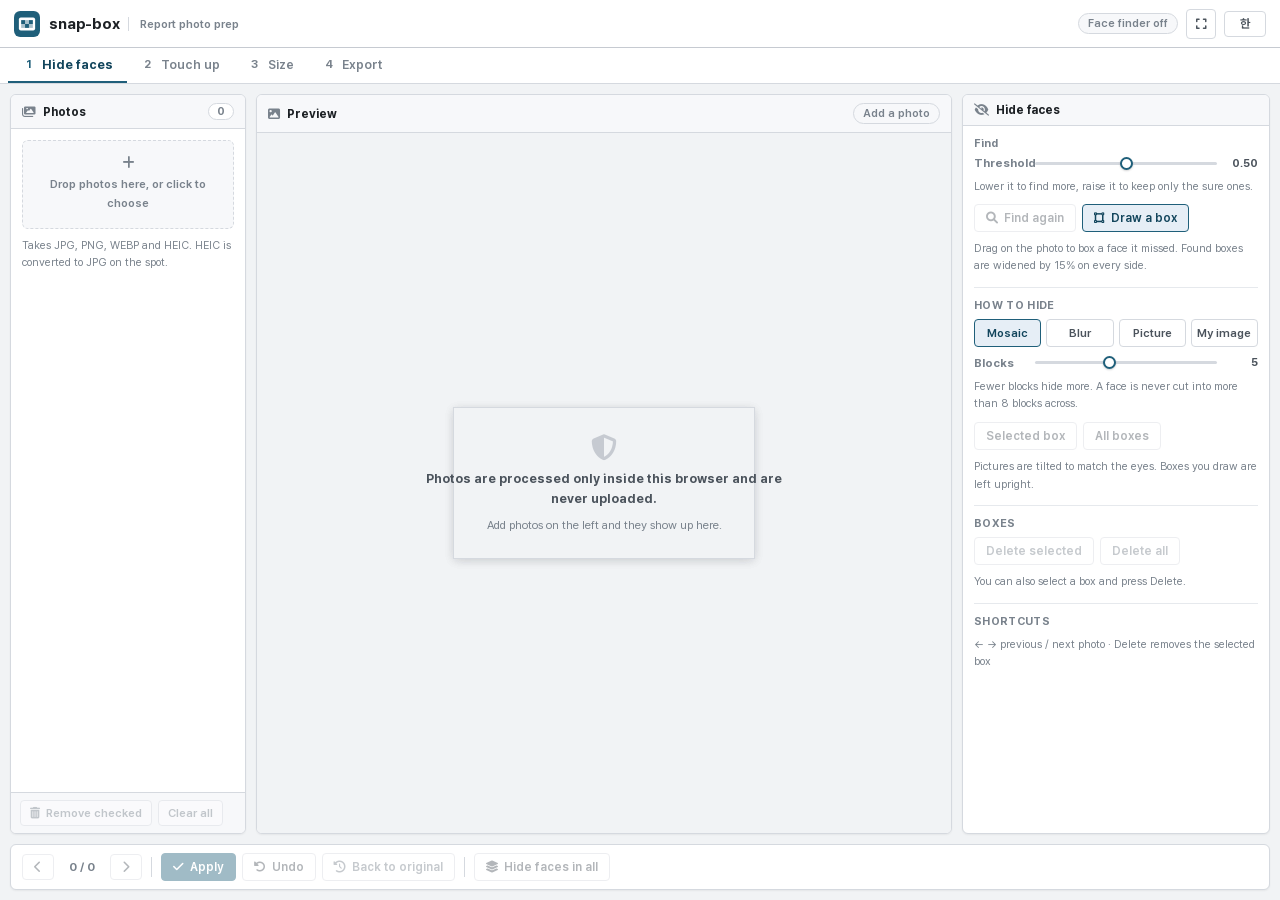
==== index.html @ 25cd044b "업무 도구 킷 분리 — 같은 집안, 다른 킷 sense-lab 은 학생이 쓰는 교육 도구, snap-box·clip-box 는 교사·담당자가 업무로 쓰는 사무 도구다. 한 회사 제" ====
<!DOCTYPE html>
<html lang="ko">
<head>
<meta charset="utf-8">
<meta name="viewport" content="width=device-width,initial-scale=1">
<title>snap-box — 사진 정리</title>
<meta name="description" content="보고서에 넣을 사진의 얼굴 가림·편집·용량 정리를 이 브라우저 안에서 끝냅니다.">
<link rel="icon" type="image/svg+xml" href="assets/img/snap-box-mark.svg">
<link rel="icon" type="image/png" sizes="64x64" href="assets/img/icon-64.png">
<link rel="apple-touch-icon" href="assets/img/icon-180.png">
<meta name="theme-color" content="#F1F3F5">
<link rel="stylesheet" href="assets/fonts/pretendard.css">
<link rel="stylesheet" href="css/all.min.css">
<link rel="stylesheet" href="css/maker-tool.css">
<link rel="stylesheet" href="css/app.css">
</head>
<body>

<header data-tab="index.html"></header>

<nav class="tabbar" id="toolTabs">
  <button class="tab on" data-step="face"><span class="n">1</span>얼굴 가리기</button>
  <button class="tab" data-step="edit"><span class="n">2</span>다듬기</button>
  <button class="tab" data-step="conv"><span class="n">3</span>크기·용량</button>
  <button class="tab" data-step="out"><span class="n">4</span>내보내기</button>
</nav>

<div class="mk-main">

  <!-- ── 왼쪽: 사진 목록 ────────────────────────────── -->
  <section class="pan pan-side" id="panQueue">
    <div class="ph"><i class="fa-solid fa-images"></i>사진 목록<span class="ph-count num" id="queueCount">0</span></div>
    <div class="pb">
      <div class="dropzone" id="dropZone">
        <i class="fa-solid fa-plus"></i><br>사진을 여기에 놓거나 눌러서 고릅니다
        <input type="file" id="fileInput" multiple
               accept="image/jpeg,image/png,image/webp,image/heic,image/heif,.jpg,.jpeg,.png,.webp,.heic,.heif">
      </div>
      <div class="hint" id="queueHint">JPG · PNG · WEBP · HEIC를 받습니다. HEIC는 넣는 즉시 JPG로 바꿉니다.</div>
      <div id="queueList"></div>
    </div>
    <div class="pf">
      <button class="db danger" id="btnRemoveSel"><i class="fa-solid fa-trash-can"></i>고른 것 빼기</button>
      <button class="db danger" id="btnClearQueue">모두 비우기</button>
    </div>
  </section>

  <!-- ── 가운데: 미리보기 ───────────────────────────── -->
  <section class="pan pan-wide" id="panStage">
    <div class="ph">
      <i class="fa-solid fa-image"></i><span id="stageName">미리보기</span>
      <span class="ph-meta num" id="stageDims"></span>
      <span class="ph-sp"></span>
      <span class="badge" id="detectState">사진을 넣어 주세요</span>
    </div>
    <div class="pb pb-stage" id="stageWrap">
      <canvas id="c"></canvas>
      <div id="stageEmpty">
        <i class="fa-solid fa-shield-halved"></i>
        <p>사진은 이 브라우저 안에서만 처리되며 어디에도 전송되지 않습니다.</p>
        <span>왼쪽에 사진을 넣으면 여기에 나옵니다.</span>
      </div>
    </div>
  </section>

  <!-- ── 오른쪽: 도구 ──────────────────────────────── -->
  <section class="pan pan-out" id="panTool">
    <div class="ph"><i class="fa-solid fa-eye-slash" id="toolIcon"></i><span id="toolTitle">얼굴 가리기</span></div>
    <div class="pb">

      <!-- 1. 얼굴 가리기 -->
      <div class="tool" id="tool-face">
        <div class="pb-label">찾기</div>
        <div class="rangerow">
          <label for="confSlider">기준값</label>
          <input type="range" id="confSlider" min="10" max="90" step="5" value="50">
          <output class="num" id="confOut">0.50</output>
        </div>
        <div class="hint">기준값을 내리면 더 많이 찾고, 올리면 확실한 것만 찾습니다.</div>
        <div class="row" style="margin-top:8px">
          <button class="db" id="btnRedetect"><i class="fa-solid fa-magnifying-glass"></i>다시 찾기</button>
          <button class="db on" id="btnDrawBox"><i class="fa-solid fa-vector-square"></i>칸 그리기</button>
        </div>
        <div class="hint">못 찾은 얼굴은 사진 위를 끌어서 칸을 직접 그립니다. 찾은 칸은 상하좌우로 15% 넓혀 둡니다.</div>

        <div class="sec2">
          <div class="st">가리는 방법</div>
          <div class="pickrow" id="maskType">
            <button class="db on" data-v="pixelate">모자이크</button>
            <button class="db" data-v="blur">흐리게</button>
            <button class="db" data-v="icon">그림</button>
            <button class="db" data-v="image">내 이미지</button>
          </div>

          <div class="opt" data-for="pixelate">
            <div class="rangerow">
              <label for="pixelCols">칸 수</label>
              <input type="range" id="pixelCols" min="3" max="8" step="1" value="5">
              <output class="num" id="pixelColsOut">5</output>
            </div>
            <div class="hint">칸 수가 적을수록 더 많이 가립니다. 얼굴 너비를 8칸보다 잘게 쪼개지는 않습니다.</div>
          </div>
          <div class="opt" data-for="blur" hidden>
            <div class="rangerow">
              <label for="blurStrength">정도</label>
              <input type="range" id="blurStrength" min="10" max="100" step="5" value="60">
              <output class="num" id="blurStrengthOut">60</output>
            </div>
          </div>
          <div class="opt" data-for="icon" hidden>
            <div id="iconPicker" class="iconpick"></div>
          </div>
          <div class="opt" data-for="image" hidden>
            <label class="db filebtn" for="customMaskFile"><i class="fa-solid fa-image"></i>PNG 고르기</label>
            <input type="file" id="customMaskFile" accept="image/png,image/jpeg,image/webp">
            <div id="customMaskPrev" class="custprev">아직 고른 이미지가 없습니다</div>
          </div>

          <div class="row" style="margin-top:9px">
            <button class="db" id="btnApplyToSelected">고른 칸에만</button>
            <button class="db" id="btnApplyToAll">모든 칸에</button>
          </div>
          <div class="hint">그림·내 이미지는 두 눈 위치로 기울기를 맞춥니다. 직접 그린 칸은 맞추지 않습니다.</div>
        </div>

        <div class="sec2">
          <div class="st">칸 정리</div>
          <div class="row">
            <button class="db danger" id="btnDelBox">고른 칸 지우기</button>
            <button class="db danger" id="btnClearBoxes">칸 모두 지우기</button>
          </div>
          <div class="hint">칸을 고른 뒤 Delete 키로도 지웁니다.</div>
        </div>

        <div class="sec2">
          <div class="st">단축키</div>
          <div class="hint">← → 이전·다음 사진 · Delete 고른 칸 지우기</div>
        </div>
      </div>

      <!-- 2. 다듬기 -->
      <div class="tool" id="tool-edit" hidden>
        <div class="pb-label">돌리기·자르기</div>
        <div class="row">
          <button class="db" id="btnRotate"><i class="fa-solid fa-rotate-right"></i>90° 돌리기</button>
          <button class="db" id="btnFlip"><i class="fa-solid fa-left-right"></i>좌우 뒤집기</button>
        </div>
        <div class="row" style="margin-top:6px">
          <button class="db" id="btnCropStart"><i class="fa-solid fa-crop-simple"></i>자르기</button>
          <button class="db go" id="btnCropApply" hidden><i class="fa-solid fa-check"></i>이대로 자르기</button>
          <button class="db danger" id="btnCropCancel" hidden>그만두기</button>
        </div>

        <div class="sec2">
          <div class="st">밝기·색</div>
          <div class="rangerow"><label for="adjBright">밝기</label>
            <input type="range" id="adjBright" min="50" max="150" step="1" value="100"><output class="num" id="adjBrightOut">100</output></div>
          <div class="rangerow"><label for="adjContrast">대비</label>
            <input type="range" id="adjContrast" min="50" max="150" step="1" value="100"><output class="num" id="adjContrastOut">100</output></div>
          <div class="rangerow"><label for="adjSat">채도</label>
            <input type="range" id="adjSat" min="0" max="200" step="1" value="100"><output class="num" id="adjSatOut">100</output></div>
          <button class="db danger" id="btnAdjReset" style="margin-top:6px">되돌리기</button>
        </div>

        <div class="sec2">
          <div class="st">표시 넣기</div>
          <div class="row">
            <button class="db" id="btnAddText"><i class="fa-solid fa-font"></i>글자</button>
            <button class="db" id="btnAddRect"><i class="fa-solid fa-vector-square"></i>네모</button>
            <button class="db" id="btnAddArrow"><i class="fa-solid fa-arrow-right-long"></i>화살표</button>
          </div>
          <div class="row minirow" style="margin-top:7px">
            <label class="mini">색<input type="color" id="annotColor" value="#B4451C"></label>
            <label class="mini">굵기<input class="inp" type="number" id="annotWidth" min="1" max="30" value="4"></label>
            <label class="mini">글자 크기<input class="inp" type="number" id="annotSize" min="10" max="200" value="36"></label>
          </div>
          <label class="db filebtn" for="logoFile" data-needs-photo style="margin-top:7px"><i class="fa-solid fa-image"></i>학교 로고 넣기</label>
          <input type="file" id="logoFile" accept="image/png,image/svg+xml,image/jpeg">
        </div>

        <div class="sec2">
          <div class="st">사진 아래 표기</div>
          <div class="fieldrow"><label for="stampProject">사업명</label><input class="inp" type="text" id="stampProject" placeholder="예) 늘봄 로봇교실"></div>
          <div class="fieldrow"><label for="stampSchool">학교명</label><input class="inp" type="text" id="stampSchool" placeholder="예) 서울초등학교"></div>
          <div class="fieldrow"><label for="stampDate">날짜</label><input class="inp" type="date" id="stampDate"></div>
          <div class="row" style="margin-top:7px">
            <button class="db" id="btnAddStamp"><i class="fa-solid fa-stamp"></i>이 사진에</button>
            <button class="db" id="btnStampAll"><i class="fa-solid fa-layer-group"></i>전체에</button>
          </div>
          <div class="hint">오른쪽 아래에 한 줄로 들어갑니다. 적은 값은 이 브라우저에 기억해 둡니다.</div>
          <div class="namepv mono" id="stampPreview"></div>
        </div>
      </div>

      <!-- 3. 크기·용량 -->
      <div class="tool" id="tool-conv" hidden>
        <div class="pb-label">크기</div>
        <div class="fieldrow"><label for="resizeLong">긴 변</label>
          <input class="inp" type="number" id="resizeLong" min="0" max="8000" step="100" value="1600"><span class="unit">px</span></div>
        <div class="fieldrow"><label for="targetKB">목표 용량</label>
          <input class="inp" type="number" id="targetKB" min="0" max="20000" step="50" value="0"><span class="unit">KB</span></div>
        <div class="hint">목표 용량이 0이면 아래 품질을 그대로 씁니다. 값을 적으면 그 아래로 내려갈 때까지 품질을 낮춥니다. JPG에만 해당합니다.</div>

        <div class="sec2">
          <div class="st">저장 형식</div>
          <div class="pickrow" id="outFormat">
            <button class="db on" data-v="image/jpeg">JPG</button>
            <button class="db" data-v="image/png">PNG</button>
          </div>
          <div class="rangerow"><label for="outQuality">품질</label>
            <input type="range" id="outQuality" min="40" max="100" step="1" value="88"><output class="num" id="outQualityOut">88</output></div>
        </div>

        <div class="sec2">
          <div class="st">파일 이름</div>
          <input class="inp" type="text" id="nameTemplate" value="{학교명}_{날짜}_{번호}">
          <div class="hint">쓸 수 있는 자리는 아래와 같습니다. {번호}는 두 자리입니다.</div>
          <div class="namepv mono">{학교명} {사업명} {날짜} {번호} {원래이름}</div>
          <div class="pb-label" style="margin-top:8px">이렇게 저장됩니다</div>
          <div class="namepv mono" id="namePreview"></div>
        </div>

        <div class="sec2">
          <div class="row">
            <button class="db" id="btnConvertCurrent">이 사진에</button>
            <button class="db go" id="btnConvertAll"><i class="fa-solid fa-layer-group"></i>전체에</button>
          </div>
          <div class="hint">적용하면 원본 크기가 실제로 줄어듭니다. 되돌리기로 한 단계 복구할 수 있습니다.</div>
        </div>
      </div>

      <!-- 4. 내보내기 -->
      <div class="tool" id="tool-out" hidden>
        <div class="pb-label">지금 설정</div>
        <div class="summary" id="outSummary"></div>

        <div class="pb-label" style="margin-top:11px">사진으로</div>
        <div class="row">
          <button class="db" id="btnDownloadCurrent"><i class="fa-solid fa-download"></i>이 사진</button>
          <button class="db go" id="btnDownloadZip"><i class="fa-solid fa-file-zipper"></i>전체 ZIP</button>
        </div>
        <div class="hint">내보낼 때 항상 다시 저장하므로 촬영 정보(EXIF·GPS)는 남지 않습니다.</div>

        <div class="sec2">
          <div class="st">붙임 사진 대지 (PDF)</div>
          <div class="pickrow" id="sheetLayout">
            <button class="db on" data-v="2x2">한 쪽에 4장</button>
            <button class="db" data-v="2x3">한 쪽에 6장</button>
          </div>
          <button class="db" id="btnContactSheet" style="width:100%;justify-content:center"><i class="fa-solid fa-table-cells"></i>대지 만들기</button>
          <div class="hint">A4 세로, 사진 아래에 파일 이름, 맨 위에 사업명·학교명·날짜가 들어갑니다.</div>
        </div>

        <div class="sec2">
          <div class="st">한 쪽에 한 장 (PDF)</div>
          <button class="db" id="btnPhotoPdf" style="width:100%;justify-content:center"><i class="fa-solid fa-file-pdf"></i>PDF 만들기</button>
        </div>

        <div class="sec2">
          <div class="st">전·후 붙이기</div>
          <div class="hint">왼쪽 목록에서 두 장을 고른 뒤 누르면 좌우로 나란히 붙입니다.</div>
          <button class="db" id="btnMerge" style="width:100%;justify-content:center;margin-top:7px"><i class="fa-solid fa-object-group"></i>고른 두 장 붙이기</button>
        </div>
      </div>

    </div>
  </section>
</div>

<div class="mk-bar">
  <button class="db" id="btnPrev" title="이전 사진"><i class="fa-solid fa-chevron-left"></i></button>
  <span class="num" id="posLabel">0 / 0</span>
  <button class="db" id="btnNext" title="다음 사진"><i class="fa-solid fa-chevron-right"></i></button>
  <span class="bar-div"></span>
  <button class="db go" id="btnApply"><i class="fa-solid fa-check"></i>적용</button>
  <button class="db" id="btnUndo"><i class="fa-solid fa-rotate-left"></i>되돌리기</button>
  <button class="db danger" id="btnRevert"><i class="fa-solid fa-clock-rotate-left"></i>원본으로</button>
  <span class="bar-div"></span>
  <button class="db" id="btnBatchAll"><i class="fa-solid fa-layer-group"></i>전체 한꺼번에 가리기</button>
  <span class="bar-sp"></span>
  <div class="prg" id="progressWrap" hidden>
    <div class="lb"><span id="progressText"></span><span class="num" id="progressPct"></span></div>
    <div class="track"><div class="fill" id="progressFill"></div></div>
  </div>
</div>

<div id="toast"></div>
<div id="busy" hidden><div class="busy-box"><span class="busy-mark"></span><span id="busyText">처리하는 중입니다</span></div></div>

<script src="js/nav.js"></script>
<script src="js/i18n.js"></script>
<script src="vendor/fabric/fabric.min.js"></script>
<script src="vendor/jszip/jszip.min.js"></script>
<script src="vendor/jspdf/jspdf.umd.min.js"></script>
<script src="vendor/heic2any/heic2any.min.js"></script>
<script src="js/convert.js"></script>
<script src="js/face.js"></script>
<script src="js/editor.js"></script>
<script src="js/export.js"></script>
<script src="js/app.js"></script>
</body>
</html>
---- assets/fonts/pretendard.css ----
/*
Copyright (c) 2021 Kil Hyung-jin, with Reserved Font Name Pretendard.
https://github.com/orioncactus/pretendard

This Font Software is licensed under the SIL Open Font License, Version 1.1.
This license is copied below, and is also available with a FAQ at:
http://scripts.sil.org/OFL
*/
/* [0] */
@font-face {
	font-family: 'Pretendard Variable';
	font-style: normal;
	font-display: swap;
	font-weight: 45 920;
	src: url(./woff2-dynamic-subset/PretendardVariable.subset.0.woff2) format('woff2-variations');
	unicode-range: U+f9ca-fa0b, U+ff03-ff05, U+ff07, U+ff0a-ff0b, U+ff0d-ff19, U+ff1b, U+ff1d, U+ff20-ff5b, U+ff5d, U+ffe0-ffe3, U+ffe5-ffe6;
}

/* [1] */
@font-face {
	font-family: 'Pretendard Variable';
	font-style: normal;
	font-display: swap;
	font-weight: 45 920;
	src: url(./woff2-dynamic-subset/PretendardVariable.subset.1.woff2) format('woff2-variations');
	unicode-range: U+d723-d728, U+d72a-d733, U+d735-d748, U+d74a-d74f, U+d752-d753, U+d755-d757, U+d75a-d75f, U+d762-d764, U+d766-d768, U+d76a-d76b, U+d76d-d76f, U+d771-d787, U+d789-d78b, U+d78d-d78f, U+d791-d797, U+d79a, U+d79c, U+d79e-d7a3, U+f900-f909, U+f90b-f92e;
}

/* [2] */
@font-face {
	font-family: 'Pretendard Variable';
	font-style: normal;
	font-display: swap;
	font-weight: 45 920;
	src: url(./woff2-dynamic-subset/PretendardVariable.subset.2.woff2) format('woff2-variations');
	unicode-range: U+d679-d68b, U+d68e-d69e, U+d6a0, U+d6a2-d6a7, U+d6a9-d6c3, U+d6c6-d6c7, U+d6c9-d6cb, U+d6cd-d6d3, U+d6d5-d6d6, U+d6d8-d6e3, U+d6e5-d6e7, U+d6e9-d6fb, U+d6fd-d717, U+d719-d71f, U+d721-d722;
}

/* [3] */
@font-face {
	font-family: 'Pretendard Variable';
	font-style: normal;
	font-display: swap;
	font-weight: 45 920;
	src: url(./woff2-dynamic-subset/PretendardVariable.subset.3.woff2) format('woff2-variations');
	unicode-range: U+d5bc-d5c7, U+d5ca-d5cb, U+d5cd-d5cf, U+d5d1-d5d7, U+d5d9-d5da, U+d5dc, U+d5de-d5e3, U+d5e6-d5e7, U+d5e9-d5eb, U+d5ed-d5f6, U+d5f8, U+d5fa-d5ff, U+d602-d603, U+d605-d607, U+d609-d60f, U+d612-d613, U+d616-d61b, U+d61d-d637, U+d63a-d63b, U+d63d-d63f, U+d641-d647, U+d64a-d64c, U+d64e-d653, U+d656-d657, U+d659-d65b, U+d65d-d666, U+d668, U+d66a-d678;
}

/* [4] */
@font-face {
	font-family: 'Pretendard Variable';
	font-style: normal;
	font-display: swap;
	font-weight: 45 920;
	src: url(./woff2-dynamic-subset/PretendardVariable.subset.4.woff2) format('woff2-variations');
	unicode-range: U+d507, U+d509-d50b, U+d50d-d513, U+d515-d53b, U+d53e-d53f, U+d541-d543, U+d545-d54c, U+d54e, U+d550, U+d552-d557, U+d55a-d55b, U+d55d-d55f, U+d561-d564, U+d566-d567, U+d56a, U+d56c, U+d56e-d573, U+d576-d577, U+d579-d583, U+d585-d586, U+d58a-d5a4, U+d5a6-d5bb;
}

/* [5] */
@font-face {
	font-family: 'Pretendard Variable';
	font-style: normal;
	font-display: swap;
	font-weight: 45 920;
	src: url(./woff2-dynamic-subset/PretendardVariable.subset.5.woff2) format('woff2-variations');
	unicode-range: U+d464-d477, U+d47a-d47b, U+d47d-d47f, U+d481-d487, U+d489-d48a, U+d48c, U+d48e-d4e7, U+d4e9-d503, U+d505-d506;
}

/* [6] */
@font-face {
	font-family: 'Pretendard Variable';
	font-style: normal;
	font-display: swap;
	font-weight: 45 920;
	src: url(./woff2-dynamic-subset/PretendardVariable.subset.6.woff2) format('woff2-variations');
	unicode-range: U+d3bf-d3c7, U+d3ca-d3cf, U+d3d1-d3eb, U+d3ee-d3ef, U+d3f1-d3f3, U+d3f5-d3fb, U+d3fd-d400, U+d402-d45b, U+d45d-d463;
}

/* [7] */
@font-face {
	font-family: 'Pretendard Variable';
	font-style: normal;
	font-display: swap;
	font-weight: 45 920;
	src: url(./woff2-dynamic-subset/PretendardVariable.subset.7.woff2) format('woff2-variations');
	unicode-range: U+d2ff, U+d302-d304, U+d306-d30b, U+d30f, U+d311-d313, U+d315-d31b, U+d31e, U+d322-d324, U+d326-d327, U+d32a-d32b, U+d32d-d32f, U+d331-d337, U+d339-d33c, U+d33e-d37b, U+d37e-d37f, U+d381-d383, U+d385-d38b, U+d38e-d390, U+d392-d397, U+d39a-d39b, U+d39d-d39f, U+d3a1-d3a7, U+d3a9-d3aa, U+d3ac, U+d3ae-d3b3, U+d3b5-d3b7, U+d3b9-d3bb, U+d3bd-d3be;
}

/* [8] */
@font-face {
	font-family: 'Pretendard Variable';
	font-style: normal;
	font-display: swap;
	font-weight: 45 920;
	src: url(./woff2-dynamic-subset/PretendardVariable.subset.8.woff2) format('woff2-variations');
	unicode-range: U+d257-d27f, U+d281-d29b, U+d29d-d29f, U+d2a1-d2ab, U+d2ad-d2b7, U+d2ba-d2bb, U+d2bd-d2bf, U+d2c1-d2c7, U+d2c9-d2ef, U+d2f2-d2f3, U+d2f5-d2f7, U+d2f9-d2fe;
}

/* [9] */
@font-face {
	font-family: 'Pretendard Variable';
	font-style: normal;
	font-display: swap;
	font-weight: 45 920;
	src: url(./woff2-dynamic-subset/PretendardVariable.subset.9.woff2) format('woff2-variations');
	unicode-range: U+d1b4, U+d1b6-d1f3, U+d1f5-d22b, U+d22e-d22f, U+d231-d233, U+d235-d23b, U+d23d-d240, U+d242-d256;
}

/* [10] */
@font-face {
	font-family: 'Pretendard Variable';
	font-style: normal;
	font-display: swap;
	font-weight: 45 920;
	src: url(./woff2-dynamic-subset/PretendardVariable.subset.10.woff2) format('woff2-variations');
	unicode-range: U+d105-d12f, U+d132-d133, U+d135-d137, U+d139-d13f, U+d141-d142, U+d144, U+d146-d14b, U+d14e-d14f, U+d151-d153, U+d155-d15b, U+d15e-d187, U+d189-d19f, U+d1a2-d1a3, U+d1a5-d1a7, U+d1a9-d1af, U+d1b2-d1b3;
}

/* [11] */
@font-face {
	font-family: 'Pretendard Variable';
	font-style: normal;
	font-display: swap;
	font-weight: 45 920;
	src: url(./woff2-dynamic-subset/PretendardVariable.subset.11.woff2) format('woff2-variations');
	unicode-range: U+d04b-d04f, U+d051-d057, U+d059-d06b, U+d06d-d06f, U+d071-d073, U+d075-d07b, U+d07e-d0a3, U+d0a6-d0a7, U+d0a9-d0ab, U+d0ad-d0b3, U+d0b6, U+d0b8, U+d0ba-d0bf, U+d0c2-d0c3, U+d0c5-d0c7, U+d0c9-d0cf, U+d0d2, U+d0d6-d0db, U+d0de-d0df, U+d0e1-d0e3, U+d0e5-d0eb, U+d0ee-d0f0, U+d0f2-d104;
}

/* [12] */
@font-face {
	font-family: 'Pretendard Variable';
	font-style: normal;
	font-display: swap;
	font-weight: 45 920;
	src: url(./woff2-dynamic-subset/PretendardVariable.subset.12.woff2) format('woff2-variations');
	unicode-range: U+cfa2-cfc3, U+cfc5-cfdf, U+cfe2-cfe3, U+cfe5-cfe7, U+cfe9-cff4, U+cff6-cffb, U+cffd-cfff, U+d001-d003, U+d005-d017, U+d019-d033, U+d036-d037, U+d039-d03b, U+d03d-d04a;
}

/* [13] */
@font-face {
	font-family: 'Pretendard Variable';
	font-style: normal;
	font-display: swap;
	font-weight: 45 920;
	src: url(./woff2-dynamic-subset/PretendardVariable.subset.13.woff2) format('woff2-variations');
	unicode-range: U+cef0-cef3, U+cef6, U+cef9-ceff, U+cf01-cf03, U+cf05-cf07, U+cf09-cf0f, U+cf11-cf12, U+cf14-cf1b, U+cf1d-cf1f, U+cf21-cf2f, U+cf31-cf53, U+cf56-cf57, U+cf59-cf5b, U+cf5d-cf63, U+cf66, U+cf68, U+cf6a-cf6f, U+cf71-cf84, U+cf86-cf8b, U+cf8d-cfa1;
}

/* [14] */
@font-face {
	font-family: 'Pretendard Variable';
	font-style: normal;
	font-display: swap;
	font-weight: 45 920;
	src: url(./woff2-dynamic-subset/PretendardVariable.subset.14.woff2) format('woff2-variations');
	unicode-range: U+ce3c-ce57, U+ce5a-ce5b, U+ce5d-ce5f, U+ce61-ce67, U+ce6a, U+ce6c, U+ce6e-ce73, U+ce76-ce77, U+ce79-ce7b, U+ce7d-ce83, U+ce85-ce88, U+ce8a-ce8f, U+ce91-ce93, U+ce95-ce97, U+ce99-ce9f, U+cea2, U+cea4-ceab, U+cead-cee3, U+cee6-cee7, U+cee9-ceeb, U+ceed-ceef;
}

/* [15] */
@font-face {
	font-family: 'Pretendard Variable';
	font-style: normal;
	font-display: swap;
	font-weight: 45 920;
	src: url(./woff2-dynamic-subset/PretendardVariable.subset.15.woff2) format('woff2-variations');
	unicode-range: U+cd92-cd93, U+cd96-cd97, U+cd99-cd9b, U+cd9d-cda3, U+cda6-cda8, U+cdaa-cdaf, U+cdb1-cdc3, U+cdc5-cdcb, U+cdcd-cde7, U+cde9-ce03, U+ce05-ce1f, U+ce22-ce34, U+ce36-ce3b;
}

/* [16] */
@font-face {
	font-family: 'Pretendard Variable';
	font-style: normal;
	font-display: swap;
	font-weight: 45 920;
	src: url(./woff2-dynamic-subset/PretendardVariable.subset.16.woff2) format('woff2-variations');
	unicode-range: U+ccef-cd07, U+cd0a-cd0b, U+cd0d-cd1a, U+cd1c, U+cd1e-cd2b, U+cd2d-cd5b, U+cd5d-cd77, U+cd79-cd91;
}

/* [17] */
@font-face {
	font-family: 'Pretendard Variable';
	font-style: normal;
	font-display: swap;
	font-weight: 45 920;
	src: url(./woff2-dynamic-subset/PretendardVariable.subset.17.woff2) format('woff2-variations');
	unicode-range: U+cc3f-cc43, U+cc46-cc47, U+cc49-cc4b, U+cc4d-cc53, U+cc55-cc58, U+cc5a-cc5f, U+cc61-cc97, U+cc9a-cc9b, U+cc9d-cc9f, U+cca1-cca7, U+ccaa, U+ccac, U+ccae-ccb3, U+ccb6-ccb7, U+ccb9-ccbb, U+ccbd-cccf, U+ccd1-cce3, U+cce5-ccee;
}

/* [18] */
@font-face {
	font-family: 'Pretendard Variable';
	font-style: normal;
	font-display: swap;
	font-weight: 45 920;
	src: url(./woff2-dynamic-subset/PretendardVariable.subset.18.woff2) format('woff2-variations');
	unicode-range: U+cb91-cbd3, U+cbd5-cbe3, U+cbe5-cc0b, U+cc0e-cc0f, U+cc11-cc13, U+cc15-cc1b, U+cc1d-cc20, U+cc23-cc27, U+cc2a-cc2b, U+cc2d, U+cc2f, U+cc31-cc37, U+cc3a, U+cc3c;
}

/* [19] */
@font-face {
	font-family: 'Pretendard Variable';
	font-style: normal;
	font-display: swap;
	font-weight: 45 920;
	src: url(./woff2-dynamic-subset/PretendardVariable.subset.19.woff2) format('woff2-variations');
	unicode-range: U+caf4-cb47, U+cb4a-cb90;
}

/* [20] */
@font-face {
	font-family: 'Pretendard Variable';
	font-style: normal;
	font-display: swap;
	font-weight: 45 920;
	src: url(./woff2-dynamic-subset/PretendardVariable.subset.20.woff2) format('woff2-variations');
	unicode-range: U+ca4a-ca4b, U+ca4e-ca4f, U+ca51-ca53, U+ca55-ca5b, U+ca5d-ca60, U+ca62-ca83, U+ca85-cabb, U+cabe-cabf, U+cac1-cac3, U+cac5-cacb, U+cacd-cad0, U+cad2, U+cad4-cad8, U+cada-caf3;
}

/* [21] */
@font-face {
	font-family: 'Pretendard Variable';
	font-style: normal;
	font-display: swap;
	font-weight: 45 920;
	src: url(./woff2-dynamic-subset/PretendardVariable.subset.21.woff2) format('woff2-variations');
	unicode-range: U+c996-c997, U+c99a-c99c, U+c99e-c9bf, U+c9c2-c9c3, U+c9c5-c9c7, U+c9c9-c9cf, U+c9d2, U+c9d4, U+c9d7-c9d8, U+c9db, U+c9de-c9df, U+c9e1-c9e3, U+c9e5-c9e6, U+c9e8-c9eb, U+c9ee-c9f0, U+c9f2-c9f7, U+c9f9-ca0b, U+ca0d-ca28, U+ca2a-ca49;
}

/* [22] */
@font-face {
	font-family: 'Pretendard Variable';
	font-style: normal;
	font-display: swap;
	font-weight: 45 920;
	src: url(./woff2-dynamic-subset/PretendardVariable.subset.22.woff2) format('woff2-variations');
	unicode-range: U+c8e9-c8f4, U+c8f6-c8fb, U+c8fe-c8ff, U+c901-c903, U+c905-c90b, U+c90e-c910, U+c912-c917, U+c919-c92b, U+c92d-c94f, U+c951-c953, U+c955-c96b, U+c96d-c973, U+c975-c987, U+c98a-c98b, U+c98d-c98f, U+c991-c995;
}

/* [23] */
@font-face {
	font-family: 'Pretendard Variable';
	font-style: normal;
	font-display: swap;
	font-weight: 45 920;
	src: url(./woff2-dynamic-subset/PretendardVariable.subset.23.woff2) format('woff2-variations');
	unicode-range: U+c841-c84b, U+c84d-c86f, U+c872-c873, U+c875-c877, U+c879-c87f, U+c882-c884, U+c887-c88a, U+c88d-c8c3, U+c8c5-c8df, U+c8e1-c8e8;
}

/* [24] */
@font-face {
	font-family: 'Pretendard Variable';
	font-style: normal;
	font-display: swap;
	font-weight: 45 920;
	src: url(./woff2-dynamic-subset/PretendardVariable.subset.24.woff2) format('woff2-variations');
	unicode-range: U+c779-c77b, U+c77e-c782, U+c786, U+c78b, U+c78d, U+c78f, U+c792-c793, U+c795, U+c797, U+c799-c79f, U+c7a2, U+c7a7-c7ab, U+c7ae-c7bb, U+c7bd-c7c0, U+c7c2-c7c7, U+c7c9-c7dc, U+c7de-c7ff, U+c802-c803, U+c805-c807, U+c809, U+c80b-c80f, U+c812, U+c814, U+c817-c81b, U+c81e-c81f, U+c821-c823, U+c825-c82e, U+c830-c837, U+c839-c83b, U+c83d-c840;
}

/* [25] */
@font-face {
	font-family: 'Pretendard Variable';
	font-style: normal;
	font-display: swap;
	font-weight: 45 920;
	src: url(./woff2-dynamic-subset/PretendardVariable.subset.25.woff2) format('woff2-variations');
	unicode-range: U+c6bb-c6bf, U+c6c2, U+c6c4, U+c6c6-c6cb, U+c6ce-c6cf, U+c6d1-c6d3, U+c6d5-c6db, U+c6dd-c6df, U+c6e1-c6e7, U+c6e9-c6eb, U+c6ed-c6ef, U+c6f1-c6f8, U+c6fa-c703, U+c705-c707, U+c709-c70b, U+c70d-c716, U+c718, U+c71a-c71f, U+c722-c723, U+c725-c727, U+c729-c734, U+c736-c73b, U+c73e-c73f, U+c741-c743, U+c745-c74b, U+c74e-c750, U+c752-c757, U+c759-c773, U+c776-c777;
}

/* [26] */
@font-face {
	font-family: 'Pretendard Variable';
	font-style: normal;
	font-display: swap;
	font-weight: 45 920;
	src: url(./woff2-dynamic-subset/PretendardVariable.subset.26.woff2) format('woff2-variations');
	unicode-range: U+c5f5-c5fb, U+c5fe, U+c602-c605, U+c607, U+c609-c60f, U+c611-c61a, U+c61c-c623, U+c626-c627, U+c629-c62b, U+c62d, U+c62f-c632, U+c636, U+c638, U+c63a-c63f, U+c642-c643, U+c645-c647, U+c649-c652, U+c656-c65b, U+c65d-c65f, U+c661-c663, U+c665-c677, U+c679-c67b, U+c67d-c693, U+c696-c697, U+c699-c69b, U+c69d-c6a3, U+c6a6, U+c6a8, U+c6aa-c6af, U+c6b2-c6b3, U+c6b5-c6b7, U+c6b9-c6ba;
}

/* [27] */
@font-face {
	font-family: 'Pretendard Variable';
	font-style: normal;
	font-display: swap;
	font-weight: 45 920;
	src: url(./woff2-dynamic-subset/PretendardVariable.subset.27.woff2) format('woff2-variations');
	unicode-range: U+c517-c527, U+c52a-c52b, U+c52d-c52f, U+c531-c538, U+c53a, U+c53c, U+c53e-c543, U+c546-c547, U+c54b, U+c54d-c552, U+c556, U+c55a-c55b, U+c55d, U+c55f, U+c562-c563, U+c565-c567, U+c569-c56f, U+c572, U+c574, U+c576-c57b, U+c57e-c57f, U+c581-c583, U+c585-c586, U+c588-c58b, U+c58e, U+c590, U+c592-c596, U+c599-c5b3, U+c5b6-c5b7, U+c5ba, U+c5be-c5c3, U+c5ca-c5cb, U+c5cd, U+c5cf, U+c5d2-c5d3, U+c5d5-c5d7, U+c5d9-c5df, U+c5e1-c5e2, U+c5e4, U+c5e6-c5eb, U+c5ef, U+c5f1-c5f3;
}

/* [28] */
@font-face {
	font-family: 'Pretendard Variable';
	font-style: normal;
	font-display: swap;
	font-weight: 45 920;
	src: url(./woff2-dynamic-subset/PretendardVariable.subset.28.woff2) format('woff2-variations');
	unicode-range: U+c475-c4ef, U+c4f2-c4f3, U+c4f5-c4f7, U+c4f9-c4ff, U+c502-c50b, U+c50d-c516;
}

/* [29] */
@font-face {
	font-family: 'Pretendard Variable';
	font-style: normal;
	font-display: swap;
	font-weight: 45 920;
	src: url(./woff2-dynamic-subset/PretendardVariable.subset.29.woff2) format('woff2-variations');
	unicode-range: U+c3d0-c3d7, U+c3da-c3db, U+c3dd-c3de, U+c3e1-c3ec, U+c3ee-c3f3, U+c3f5-c42b, U+c42d-c463, U+c466-c474;
}

/* [30] */
@font-face {
	font-family: 'Pretendard Variable';
	font-style: normal;
	font-display: swap;
	font-weight: 45 920;
	src: url(./woff2-dynamic-subset/PretendardVariable.subset.30.woff2) format('woff2-variations');
	unicode-range: U+c32b-c367, U+c36a-c36b, U+c36d-c36f, U+c371-c377, U+c37a-c37b, U+c37e-c383, U+c385-c387, U+c389-c3cf;
}

/* [31] */
@font-face {
	font-family: 'Pretendard Variable';
	font-style: normal;
	font-display: swap;
	font-weight: 45 920;
	src: url(./woff2-dynamic-subset/PretendardVariable.subset.31.woff2) format('woff2-variations');
	unicode-range: U+c26a-c26b, U+c26d-c26f, U+c271-c273, U+c275-c27b, U+c27e-c287, U+c289-c28f, U+c291-c297, U+c299-c29a, U+c29c-c2a3, U+c2a5-c2a7, U+c2a9-c2ab, U+c2ad-c2b3, U+c2b6, U+c2b8, U+c2ba-c2bb, U+c2bd-c2db, U+c2de-c2df, U+c2e1-c2e2, U+c2e5-c2ea, U+c2ee, U+c2f0, U+c2f2-c2f5, U+c2f7, U+c2fa-c2fb, U+c2fd-c2ff, U+c301-c307, U+c309-c30c, U+c30e-c312, U+c315-c323, U+c325-c328, U+c32a;
}

/* [32] */
@font-face {
	font-family: 'Pretendard Variable';
	font-style: normal;
	font-display: swap;
	font-weight: 45 920;
	src: url(./woff2-dynamic-subset/PretendardVariable.subset.32.woff2) format('woff2-variations');
	unicode-range: U+c1bc-c1c3, U+c1c5-c1df, U+c1e1-c1fb, U+c1fd-c203, U+c205-c20c, U+c20e, U+c210-c217, U+c21a-c21b, U+c21d-c21e, U+c221-c227, U+c229-c22a, U+c22c, U+c22e, U+c230, U+c233-c24f, U+c251-c257, U+c259-c269;
}

/* [33] */
@font-face {
	font-family: 'Pretendard Variable';
	font-style: normal;
	font-display: swap;
	font-weight: 45 920;
	src: url(./woff2-dynamic-subset/PretendardVariable.subset.33.woff2) format('woff2-variations');
	unicode-range: U+c101-c11b, U+c11f, U+c121-c123, U+c125-c12b, U+c12e, U+c132-c137, U+c13a-c13b, U+c13d-c13f, U+c141-c147, U+c14a, U+c14c-c153, U+c155-c157, U+c159-c15b, U+c15d-c166, U+c169-c16f, U+c171-c177, U+c179-c18b, U+c18e-c18f, U+c191-c193, U+c195-c19b, U+c19d-c19e, U+c1a0, U+c1a2-c1a4, U+c1a6-c1bb;
}

/* [34] */
@font-face {
	font-family: 'Pretendard Variable';
	font-style: normal;
	font-display: swap;
	font-weight: 45 920;
	src: url(./woff2-dynamic-subset/PretendardVariable.subset.34.woff2) format('woff2-variations');
	unicode-range: U+c049-c057, U+c059-c05b, U+c05d-c05f, U+c061-c067, U+c069-c08f, U+c091-c0ab, U+c0ae-c0af, U+c0b1-c0b3, U+c0b5, U+c0b7-c0bb, U+c0be, U+c0c2-c0c7, U+c0ca-c0cb, U+c0cd-c0cf, U+c0d1-c0d7, U+c0d9-c0da, U+c0dc, U+c0de-c0e3, U+c0e5-c0eb, U+c0ed-c0f3, U+c0f6, U+c0f8, U+c0fa-c0ff;
}

/* [35] */
@font-face {
	font-family: 'Pretendard Variable';
	font-style: normal;
	font-display: swap;
	font-weight: 45 920;
	src: url(./woff2-dynamic-subset/PretendardVariable.subset.35.woff2) format('woff2-variations');
	unicode-range: U+bfa7-bfaf, U+bfb1-bfc4, U+bfc6-bfcb, U+bfce-bfcf, U+bfd1-bfd3, U+bfd5-bfdb, U+bfdd-c048;
}

/* [36] */
@font-face {
	font-family: 'Pretendard Variable';
	font-style: normal;
	font-display: swap;
	font-weight: 45 920;
	src: url(./woff2-dynamic-subset/PretendardVariable.subset.36.woff2) format('woff2-variations');
	unicode-range: U+bf07, U+bf09-bf3f, U+bf41-bf4f, U+bf52-bf54, U+bf56-bfa6;
}

/* [37] */
@font-face {
	font-family: 'Pretendard Variable';
	font-style: normal;
	font-display: swap;
	font-weight: 45 920;
	src: url(./woff2-dynamic-subset/PretendardVariable.subset.37.woff2) format('woff2-variations');
	unicode-range: U+be56, U+be58, U+be5c-be5f, U+be62-be63, U+be65-be67, U+be69-be74, U+be76-be7b, U+be7e-be7f, U+be81-be8e, U+be90, U+be92-bea7, U+bea9-becf, U+bed2-bed3, U+bed5-bed6, U+bed9-bee3, U+bee6-bf06;
}

/* [38] */
@font-face {
	font-family: 'Pretendard Variable';
	font-style: normal;
	font-display: swap;
	font-weight: 45 920;
	src: url(./woff2-dynamic-subset/PretendardVariable.subset.38.woff2) format('woff2-variations');
	unicode-range: U+bdb0-bdd3, U+bdd5-bdef, U+bdf1-be0b, U+be0d-be0f, U+be11-be13, U+be15-be43, U+be46-be47, U+be49-be4b, U+be4d-be53;
}

/* [39] */
@font-face {
	font-family: 'Pretendard Variable';
	font-style: normal;
	font-display: swap;
	font-weight: 45 920;
	src: url(./woff2-dynamic-subset/PretendardVariable.subset.39.woff2) format('woff2-variations');
	unicode-range: U+bd03, U+bd06, U+bd08, U+bd0a-bd0f, U+bd11-bd22, U+bd25-bd47, U+bd49-bd58, U+bd5a-bd7f, U+bd82-bd83, U+bd85-bd87, U+bd8a-bd8f, U+bd91-bd92, U+bd94, U+bd96-bd98, U+bd9a-bdaf;
}

/* [40] */
@font-face {
	font-family: 'Pretendard Variable';
	font-style: normal;
	font-display: swap;
	font-weight: 45 920;
	src: url(./woff2-dynamic-subset/PretendardVariable.subset.40.woff2) format('woff2-variations');
	unicode-range: U+bc4e-bc83, U+bc86-bc87, U+bc89-bc8b, U+bc8d-bc93, U+bc96, U+bc98, U+bc9b-bc9f, U+bca2-bca3, U+bca5-bca7, U+bca9-bcb2, U+bcb4-bcbb, U+bcbe-bcbf, U+bcc1-bcc3, U+bcc5-bccc, U+bcce-bcd0, U+bcd2-bcd4, U+bcd6-bcf3, U+bcf7, U+bcf9-bcfb, U+bcfd-bd02;
}

/* [41] */
@font-face {
	font-family: 'Pretendard Variable';
	font-style: normal;
	font-display: swap;
	font-weight: 45 920;
	src: url(./woff2-dynamic-subset/PretendardVariable.subset.41.woff2) format('woff2-variations');
	unicode-range: U+bb90-bba3, U+bba5-bbab, U+bbad-bbbf, U+bbc1-bbf7, U+bbfa-bbfb, U+bbfd-bbfe, U+bc01-bc07, U+bc09-bc0a, U+bc0e, U+bc10, U+bc12-bc13, U+bc17, U+bc19-bc1a, U+bc1e, U+bc20-bc23, U+bc26, U+bc28, U+bc2a-bc2c, U+bc2e-bc2f, U+bc32-bc33, U+bc35-bc37, U+bc39-bc3f, U+bc41-bc42, U+bc44, U+bc46-bc48, U+bc4a-bc4d;
}

/* [42] */
@font-face {
	font-family: 'Pretendard Variable';
	font-style: normal;
	font-display: swap;
	font-weight: 45 920;
	src: url(./woff2-dynamic-subset/PretendardVariable.subset.42.woff2) format('woff2-variations');
	unicode-range: U+bae6-bafb, U+bafd-bb17, U+bb19-bb33, U+bb37, U+bb39-bb3a, U+bb3d-bb43, U+bb45-bb46, U+bb48, U+bb4a-bb4f, U+bb51-bb53, U+bb55-bb57, U+bb59-bb62, U+bb64-bb8f;
}

/* [43] */
@font-face {
	font-family: 'Pretendard Variable';
	font-style: normal;
	font-display: swap;
	font-weight: 45 920;
	src: url(./woff2-dynamic-subset/PretendardVariable.subset.43.woff2) format('woff2-variations');
	unicode-range: U+ba30-ba37, U+ba3a-ba3b, U+ba3d-ba3f, U+ba41-ba47, U+ba49-ba4a, U+ba4c, U+ba4e-ba53, U+ba56-ba57, U+ba59-ba5b, U+ba5d-ba63, U+ba65-ba66, U+ba68-ba6f, U+ba71-ba73, U+ba75-ba77, U+ba79-ba84, U+ba86, U+ba88-baa7, U+baaa, U+baad-baaf, U+bab1-bab7, U+baba, U+babc, U+babe-bae5;
}

/* [44] */
@font-face {
	font-family: 'Pretendard Variable';
	font-style: normal;
	font-display: swap;
	font-weight: 45 920;
	src: url(./woff2-dynamic-subset/PretendardVariable.subset.44.woff2) format('woff2-variations');
	unicode-range: U+b96e-b973, U+b976-b977, U+b979-b97b, U+b97d-b983, U+b986, U+b988, U+b98a-b98d, U+b98f-b9ab, U+b9ae-b9af, U+b9b1-b9b3, U+b9b5-b9bb, U+b9be, U+b9c0, U+b9c2-b9c7, U+b9ca-b9cb, U+b9cd, U+b9d2-b9d7, U+b9da, U+b9dc, U+b9df-b9e0, U+b9e2, U+b9e6-b9e7, U+b9e9-b9f3, U+b9f6, U+b9f8, U+b9fb-ba2f;
}

/* [45] */
@font-face {
	font-family: 'Pretendard Variable';
	font-style: normal;
	font-display: swap;
	font-weight: 45 920;
	src: url(./woff2-dynamic-subset/PretendardVariable.subset.45.woff2) format('woff2-variations');
	unicode-range: U+b8bf-b8cb, U+b8cd-b8e0, U+b8e2-b8e7, U+b8ea-b8eb, U+b8ed-b8ef, U+b8f1-b8f7, U+b8fa, U+b8fc, U+b8fe-b903, U+b905-b917, U+b919-b91f, U+b921-b93b, U+b93d-b957, U+b95a-b95b, U+b95d-b95f, U+b961-b967, U+b969-b96c;
}

/* [46] */
@font-face {
	font-family: 'Pretendard Variable';
	font-style: normal;
	font-display: swap;
	font-weight: 45 920;
	src: url(./woff2-dynamic-subset/PretendardVariable.subset.46.woff2) format('woff2-variations');
	unicode-range: U+b80d-b80f, U+b811-b817, U+b81a, U+b81c-b823, U+b826-b827, U+b829-b82b, U+b82d-b833, U+b836, U+b83a-b83f, U+b841-b85b, U+b85e-b85f, U+b861-b863, U+b865-b86b, U+b86e, U+b870, U+b872-b8af, U+b8b1-b8be;
}

/* [47] */
@font-face {
	font-family: 'Pretendard Variable';
	font-style: normal;
	font-display: swap;
	font-weight: 45 920;
	src: url(./woff2-dynamic-subset/PretendardVariable.subset.47.woff2) format('woff2-variations');
	unicode-range: U+b74d-b75f, U+b761-b763, U+b765-b774, U+b776-b77b, U+b77e-b77f, U+b781-b783, U+b785-b78b, U+b78e, U+b792-b796, U+b79a-b79b, U+b79d-b7a7, U+b7aa, U+b7ae-b7b3, U+b7b6-b7c8, U+b7ca-b7eb, U+b7ee-b7ef, U+b7f1-b7f3, U+b7f5-b7fb, U+b7fe, U+b802-b806, U+b80a-b80b;
}

/* [48] */
@font-face {
	font-family: 'Pretendard Variable';
	font-style: normal;
	font-display: swap;
	font-weight: 45 920;
	src: url(./woff2-dynamic-subset/PretendardVariable.subset.48.woff2) format('woff2-variations');
	unicode-range: U+b6a7-b6aa, U+b6ac-b6b0, U+b6b2-b6ef, U+b6f1-b727, U+b72a-b72b, U+b72d-b72e, U+b731-b737, U+b739-b73a, U+b73c-b743, U+b745-b74c;
}

/* [49] */
@font-face {
	font-family: 'Pretendard Variable';
	font-style: normal;
	font-display: swap;
	font-weight: 45 920;
	src: url(./woff2-dynamic-subset/PretendardVariable.subset.49.woff2) format('woff2-variations');
	unicode-range: U+b605-b60f, U+b612-b617, U+b619-b624, U+b626-b69b, U+b69e-b6a3, U+b6a5-b6a6;
}

/* [50] */
@font-face {
	font-family: 'Pretendard Variable';
	font-style: normal;
	font-display: swap;
	font-weight: 45 920;
	src: url(./woff2-dynamic-subset/PretendardVariable.subset.50.woff2) format('woff2-variations');
	unicode-range: U+b55f, U+b562-b583, U+b585-b59f, U+b5a2-b5a3, U+b5a5-b5a7, U+b5a9-b5b2, U+b5b5-b5ba, U+b5bd-b604;
}

/* [51] */
@font-face {
	font-family: 'Pretendard Variable';
	font-style: normal;
	font-display: swap;
	font-weight: 45 920;
	src: url(./woff2-dynamic-subset/PretendardVariable.subset.51.woff2) format('woff2-variations');
	unicode-range: U+b4a5-b4b6, U+b4b8-b4bf, U+b4c1-b4c7, U+b4c9-b4db, U+b4de-b4df, U+b4e1-b4e2, U+b4e5-b4eb, U+b4ee, U+b4f0, U+b4f2-b513, U+b516-b517, U+b519-b51a, U+b51d-b523, U+b526, U+b528, U+b52b-b52f, U+b532-b533, U+b535-b537, U+b539-b53f, U+b541-b544, U+b546-b54b, U+b54d-b54f, U+b551-b55b, U+b55d-b55e;
}

/* [52] */
@font-face {
	font-family: 'Pretendard Variable';
	font-style: normal;
	font-display: swap;
	font-weight: 45 920;
	src: url(./woff2-dynamic-subset/PretendardVariable.subset.52.woff2) format('woff2-variations');
	unicode-range: U+b3f8-b3fb, U+b3fd-b40f, U+b411-b417, U+b419-b41b, U+b41d-b41f, U+b421-b427, U+b42a-b42b, U+b42d-b44f, U+b452-b453, U+b455-b457, U+b459-b45f, U+b462-b464, U+b466-b46b, U+b46d-b47f, U+b481-b4a3;
}

/* [53] */
@font-face {
	font-family: 'Pretendard Variable';
	font-style: normal;
	font-display: swap;
	font-weight: 45 920;
	src: url(./woff2-dynamic-subset/PretendardVariable.subset.53.woff2) format('woff2-variations');
	unicode-range: U+b342-b353, U+b356-b357, U+b359-b35b, U+b35d-b35e, U+b360-b363, U+b366, U+b368, U+b36a-b36d, U+b36f, U+b372-b373, U+b375-b377, U+b379-b37f, U+b381-b382, U+b384, U+b386-b38b, U+b38d-b3c3, U+b3c6-b3c7, U+b3c9-b3ca, U+b3cd-b3d3, U+b3d6, U+b3d8, U+b3da-b3f7;
}

/* [54] */
@font-face {
	font-family: 'Pretendard Variable';
	font-style: normal;
	font-display: swap;
	font-weight: 45 920;
	src: url(./woff2-dynamic-subset/PretendardVariable.subset.54.woff2) format('woff2-variations');
	unicode-range: U+b27c-b283, U+b285-b28f, U+b292-b293, U+b295-b297, U+b29a-b29f, U+b2a1-b2a4, U+b2a7-b2a9, U+b2ab, U+b2ad-b2c7, U+b2ca-b2cb, U+b2cd-b2cf, U+b2d1-b2d7, U+b2da, U+b2dc, U+b2de-b2e3, U+b2e7, U+b2e9-b2ea, U+b2ef-b2f3, U+b2f6, U+b2f8, U+b2fa-b2fb, U+b2fd-b2fe, U+b302-b303, U+b305-b307, U+b309-b30f, U+b312, U+b316-b31b, U+b31d-b341;
}

/* [55] */
@font-face {
	font-family: 'Pretendard Variable';
	font-style: normal;
	font-display: swap;
	font-weight: 45 920;
	src: url(./woff2-dynamic-subset/PretendardVariable.subset.55.woff2) format('woff2-variations');
	unicode-range: U+b1d6-b1e7, U+b1e9-b1fc, U+b1fe-b203, U+b206-b207, U+b209-b20b, U+b20d-b213, U+b216-b21f, U+b221-b257, U+b259-b273, U+b275-b27b;
}

/* [56] */
@font-face {
	font-family: 'Pretendard Variable';
	font-style: normal;
	font-display: swap;
	font-weight: 45 920;
	src: url(./woff2-dynamic-subset/PretendardVariable.subset.56.woff2) format('woff2-variations');
	unicode-range: U+b120-b122, U+b126-b127, U+b129-b12b, U+b12d-b133, U+b136, U+b138, U+b13a-b13f, U+b142-b143, U+b145-b14f, U+b151-b153, U+b156-b157, U+b159-b177, U+b17a-b17b, U+b17d-b17f, U+b181-b187, U+b189-b18c, U+b18e-b191, U+b195-b1a7, U+b1a9-b1cb, U+b1cd-b1d5;
}

/* [57] */
@font-face {
	font-family: 'Pretendard Variable';
	font-style: normal;
	font-display: swap;
	font-weight: 45 920;
	src: url(./woff2-dynamic-subset/PretendardVariable.subset.57.woff2) format('woff2-variations');
	unicode-range: U+b05f-b07b, U+b07e-b07f, U+b081-b083, U+b085-b08b, U+b08d-b097, U+b09b, U+b09d-b09f, U+b0a2-b0a7, U+b0aa, U+b0b0, U+b0b2, U+b0b6-b0b7, U+b0b9-b0bb, U+b0bd-b0c3, U+b0c6-b0c7, U+b0ca-b0cf, U+b0d1-b0df, U+b0e1-b0e4, U+b0e6-b107, U+b10a-b10b, U+b10d-b10f, U+b111-b112, U+b114-b117, U+b119-b11a, U+b11c-b11f;
}

/* [58] */
@font-face {
	font-family: 'Pretendard Variable';
	font-style: normal;
	font-display: swap;
	font-weight: 45 920;
	src: url(./woff2-dynamic-subset/PretendardVariable.subset.58.woff2) format('woff2-variations');
	unicode-range: U+afac-afb7, U+afba-afbb, U+afbd-afbf, U+afc1-afc6, U+afca-afcc, U+afce-afd3, U+afd5-afe7, U+afe9-afef, U+aff1-b00b, U+b00d-b00f, U+b011-b013, U+b015-b01b, U+b01d-b027, U+b029-b043, U+b045-b047, U+b049, U+b04b, U+b04d-b052, U+b055-b056, U+b058-b05c, U+b05e;
}

/* [59] */
@font-face {
	font-family: 'Pretendard Variable';
	font-style: normal;
	font-display: swap;
	font-weight: 45 920;
	src: url(./woff2-dynamic-subset/PretendardVariable.subset.59.woff2) format('woff2-variations');
	unicode-range: U+af03-af07, U+af09-af2b, U+af2e-af33, U+af35-af3b, U+af3e-af40, U+af44-af47, U+af4a-af5c, U+af5e-af63, U+af65-af7f, U+af81-afab;
}

/* [60] */
@font-face {
	font-family: 'Pretendard Variable';
	font-style: normal;
	font-display: swap;
	font-weight: 45 920;
	src: url(./woff2-dynamic-subset/PretendardVariable.subset.60.woff2) format('woff2-variations');
	unicode-range: U+ae56-ae5b, U+ae5e-ae60, U+ae62-ae64, U+ae66-ae67, U+ae69-ae6b, U+ae6d-ae83, U+ae85-aebb, U+aebf, U+aec1-aec3, U+aec5-aecb, U+aece, U+aed0, U+aed2-aed7, U+aed9-aef3, U+aef5-af02;
}

/* [61] */
@font-face {
	font-family: 'Pretendard Variable';
	font-style: normal;
	font-display: swap;
	font-weight: 45 920;
	src: url(./woff2-dynamic-subset/PretendardVariable.subset.61.woff2) format('woff2-variations');
	unicode-range: U+ad9c-ada3, U+ada5-adbf, U+adc1-adc3, U+adc5-adc7, U+adc9-add2, U+add4-addb, U+addd-addf, U+ade1-ade3, U+ade5-adf7, U+adfa-adfb, U+adfd-adff, U+ae02-ae07, U+ae0a, U+ae0c, U+ae0e-ae13, U+ae15-ae2f, U+ae31-ae33, U+ae35-ae37, U+ae39-ae3f, U+ae42, U+ae44, U+ae46-ae49, U+ae4b, U+ae4f, U+ae51-ae53, U+ae55;
}

/* [62] */
@font-face {
	font-family: 'Pretendard Variable';
	font-style: normal;
	font-display: swap;
	font-weight: 45 920;
	src: url(./woff2-dynamic-subset/PretendardVariable.subset.62.woff2) format('woff2-variations');
	unicode-range: U+ace2-ace3, U+ace5-ace6, U+ace9-acef, U+acf2, U+acf4, U+acf7-acfb, U+acfe-acff, U+ad01-ad03, U+ad05-ad0b, U+ad0d-ad10, U+ad12-ad1b, U+ad1d-ad33, U+ad35-ad48, U+ad4a-ad4f, U+ad51-ad6b, U+ad6e-ad6f, U+ad71-ad72, U+ad77-ad7c, U+ad7e, U+ad80, U+ad82-ad87, U+ad89-ad8b, U+ad8d-ad8f, U+ad91-ad9b;
}

/* [63] */
@font-face {
	font-family: 'Pretendard Variable';
	font-style: normal;
	font-display: swap;
	font-weight: 45 920;
	src: url(./woff2-dynamic-subset/PretendardVariable.subset.63.woff2) format('woff2-variations');
	unicode-range: U+ac25-ac2c, U+ac2e, U+ac30, U+ac32-ac37, U+ac39-ac3f, U+ac41-ac4c, U+ac4e-ac6f, U+ac72-ac73, U+ac75-ac76, U+ac79-ac7f, U+ac82, U+ac84-ac88, U+ac8a-ac8b, U+ac8d-ac8f, U+ac91-ac93, U+ac95-ac9b, U+ac9d-ac9e, U+aca1-aca7, U+acab, U+acad-acaf, U+acb1-acb7, U+acba-acbb, U+acbe-acc0, U+acc2-acc3, U+acc5-acdf;
}

/* [64] */
@font-face {
	font-family: 'Pretendard Variable';
	font-style: normal;
	font-display: swap;
	font-weight: 45 920;
	src: url(./woff2-dynamic-subset/PretendardVariable.subset.64.woff2) format('woff2-variations');
	unicode-range: U+99df, U+99ed, U+99f1, U+99ff, U+9a01, U+9a08, U+9a0e-9a0f, U+9a19, U+9a2b, U+9a30, U+9a36-9a37, U+9a40, U+9a43, U+9a45, U+9a4d, U+9a55, U+9a57, U+9a5a-9a5b, U+9a5f, U+9a62, U+9a65, U+9a69-9a6a, U+9aa8, U+9ab8, U+9ad3, U+9ae5, U+9aee, U+9b1a, U+9b27, U+9b2a, U+9b31, U+9b3c, U+9b41-9b45, U+9b4f, U+9b54, U+9b5a, U+9b6f, U+9b8e, U+9b91, U+9b9f, U+9bab, U+9bae, U+9bc9, U+9bd6, U+9be4, U+9be8, U+9c0d, U+9c10, U+9c12, U+9c15, U+9c25, U+9c32, U+9c3b, U+9c47, U+9c49, U+9c57, U+9ce5, U+9ce7, U+9ce9, U+9cf3-9cf4, U+9cf6, U+9d09, U+9d1b, U+9d26, U+9d28, U+9d3b, U+9d51, U+9d5d, U+9d60-9d61, U+9d6c, U+9d72, U+9da9, U+9daf, U+9db4, U+9dc4, U+9dd7, U+9df2, U+9df8-9dfa, U+9e1a, U+9e1e, U+9e75, U+9e79, U+9e7d, U+9e7f, U+9e92-9e93, U+9e97, U+9e9d, U+9e9f, U+9ea5, U+9eb4-9eb5, U+9ebb, U+9ebe, U+9ec3, U+9ecd-9ece, U+9ed4, U+9ed8, U+9edb-9edc, U+9ede, U+9ee8, U+9ef4, U+9f07-9f08, U+9f0e, U+9f13, U+9f20, U+9f3b, U+9f4a-9f4b, U+9f4e, U+9f52, U+9f5f, U+9f61, U+9f67, U+9f6a, U+9f6c, U+9f77, U+9f8d, U+9f90, U+9f95, U+9f9c, U+ac02-ac03, U+ac05-ac06, U+ac09-ac0f, U+ac17-ac18, U+ac1b, U+ac1e-ac1f, U+ac21-ac23;
}

/* [65] */
@font-face {
	font-family: 'Pretendard Variable';
	font-style: normal;
	font-display: swap;
	font-weight: 45 920;
	src: url(./woff2-dynamic-subset/PretendardVariable.subset.65.woff2) format('woff2-variations');
	unicode-range: U+338c-339c, U+339f-33a0, U+33a2-33cb, U+33cf-33d0, U+33d3, U+33d6, U+33d8, U+33db-33dd, U+4e01, U+4e03, U+4e07-4e08, U+4e11, U+4e14-4e15, U+4e18-4e19, U+4e1e, U+4e32, U+4e38-4e39, U+4e42-4e43, U+4e45, U+4e4d-4e4f, U+4e56, U+4e58-4e59, U+4e5d-4e5e, U+4e6b, U+4e6d, U+4e73, U+4e76-4e77, U+4e7e, U+4e82, U+4e86, U+4e88, U+4e8e, U+4e90-4e92, U+4e94-4e95, U+4e98, U+4e9b, U+4e9e, U+4ea1-4ea2, U+4ea4-4ea6, U+4ea8, U+4eab, U+4ead-4eae, U+4eb6, U+4ec0-4ec1, U+4ec4, U+4ec7, U+4ecb, U+4ecd, U+4ed4-4ed5, U+4ed7-4ed9, U+4edd, U+4edf, U+4ee4, U+4ef0, U+4ef2, U+4ef6-4ef7, U+4efb, U+4f01, U+4f09, U+4f0b, U+4f0d-4f11, U+4f2f, U+4f34, U+4f36, U+4f38, U+4f3a, U+4f3c-4f3d;
}

/* [66] */
@font-face {
	font-family: 'Pretendard Variable';
	font-style: normal;
	font-display: swap;
	font-weight: 45 920;
	src: url(./woff2-dynamic-subset/PretendardVariable.subset.66.woff2) format('woff2-variations');
	unicode-range: U+3136, U+3138, U+313a-3140, U+3143-3144, U+3150, U+3152, U+3154-3156, U+3158-315b, U+315d-315f, U+3162, U+3164-318c, U+318e, U+3200-321b, U+3231, U+3239, U+3251-325a, U+3260-327b, U+327e-327f, U+328a-3290, U+3294, U+329e, U+32a5, U+3380-3384, U+3388-338b;
}

/* [67] */
@font-face {
	font-family: 'Pretendard Variable';
	font-style: normal;
	font-display: swap;
	font-weight: 45 920;
	src: url(./woff2-dynamic-subset/PretendardVariable.subset.67.woff2) format('woff2-variations');
	unicode-range: U+2f7d, U+2f7f-2f8b, U+2f8e-2f90, U+2f92-2f97, U+2f99-2fa0, U+2fa2-2fa3, U+2fa5-2fa9, U+2fac-2fb1, U+2fb3-2fbc, U+2fc1-2fca, U+2fcd-2fd4, U+3003, U+3012-3019, U+301c, U+301e-3020, U+3036, U+3041, U+3043, U+3045, U+3047, U+3049, U+304e, U+3050, U+3052, U+3056, U+305a, U+305c, U+305e, U+3062, U+3065, U+306c, U+3070-307d, U+3080, U+3085, U+3087, U+308e, U+3090-3091, U+30a1, U+30a5, U+30a9, U+30ae, U+30b1-30b2, U+30b4, U+30b6, U+30bc-30be, U+30c2, U+30c5, U+30cc, U+30d2, U+30d4, U+30d8-30dd, U+30e4, U+30e6, U+30e8, U+30ee, U+30f0-30f2, U+30f4-30f6, U+3133, U+3135;
}

/* [68] */
@font-face {
	font-family: 'Pretendard Variable';
	font-style: normal;
	font-display: swap;
	font-weight: 45 920;
	src: url(./woff2-dynamic-subset/PretendardVariable.subset.68.woff2) format('woff2-variations');
	unicode-range: U+2541-254b, U+25a4-25a9, U+25b1, U+25b5, U+25b9, U+25bf, U+25c1, U+25c3, U+25c9-25ca, U+25cc, U+25ce, U+25d0-25d1, U+25e6, U+25ef, U+260f, U+261d, U+261f, U+262f, U+2660, U+2664, U+2667-2669, U+266d, U+266f, U+2716, U+271a, U+273d, U+2756, U+2776-277f, U+278a-2793, U+2963, U+2965, U+2ac5-2ac6, U+2acb-2acc, U+2f00, U+2f04, U+2f06, U+2f08, U+2f0a-2f0b, U+2f11-2f12, U+2f14, U+2f17-2f18, U+2f1c-2f1d, U+2f1f-2f20, U+2f23-2f26, U+2f28-2f29, U+2f2b, U+2f2d, U+2f2f-2f32, U+2f38, U+2f3c-2f40, U+2f42-2f4c, U+2f4f-2f52, U+2f54-2f58, U+2f5a-2f66, U+2f69-2f70, U+2f72-2f76, U+2f78, U+2f7a-2f7c;
}

/* [69] */
@font-face {
	font-family: 'Pretendard Variable';
	font-style: normal;
	font-display: swap;
	font-weight: 45 920;
	src: url(./woff2-dynamic-subset/PretendardVariable.subset.69.woff2) format('woff2-variations');
	unicode-range: U+2479-2487, U+249c-24d1, U+24d3-24d7, U+24d9-24e9, U+24eb-24f4, U+2500-2501, U+2503, U+250c-2513, U+2515-2516, U+2518-2540;
}

/* [70] */
@font-face {
	font-family: 'Pretendard Variable';
	font-style: normal;
	font-display: swap;
	font-weight: 45 920;
	src: url(./woff2-dynamic-subset/PretendardVariable.subset.70.woff2) format('woff2-variations');
	unicode-range: U+215b-215e, U+2162-2169, U+2170-2179, U+2195-2199, U+21b0-21b4, U+21bc, U+21c0, U+21c4-21c5, U+21cd, U+21cf-21d4, U+21e0-21e3, U+21e6-21e9, U+2200, U+2202-2203, U+2206-2209, U+220b-220c, U+220f, U+2211, U+2213, U+221a, U+221d-2220, U+2222, U+2225-2227, U+2229-222c, U+222e, U+2234-2237, U+223d, U+2243, U+2245, U+2248, U+2250-2253, U+225a, U+2260-2262, U+2264-2267, U+226a-226b, U+226e-2273, U+2276-2277, U+2279-227b, U+2280-2287, U+228a-228b, U+2295-2297, U+22a3-22a5, U+22bb-22bc, U+22ce-22cf, U+22da-22db, U+22ee-22ef, U+2306, U+2312, U+2314, U+2467-2478;
}

/* [71] */
@font-face {
	font-family: 'Pretendard Variable';
	font-style: normal;
	font-display: swap;
	font-weight: 45 920;
	src: url(./woff2-dynamic-subset/PretendardVariable.subset.71.woff2) format('woff2-variations');
	unicode-range: U+81-82, U+84, U+a2-a5, U+a7-a8, U+aa, U+ac, U+b1-b3, U+b6, U+b8-ba, U+bc-be, U+c0, U+c2, U+c6-cb, U+ce-d0, U+d4, U+d8-d9, U+db-dc, U+de-df, U+e6, U+eb, U+ee-f0, U+f4, U+f7-f9, U+fb, U+fe-ff, U+111, U+126-127, U+132-133, U+138, U+13f-142, U+149-14b, U+152-153, U+166-167, U+2bc, U+2c7, U+2d0, U+2d8-2d9, U+2db-2dd, U+391-394, U+396-3a1, U+3a3-3a9, U+3b2-3b6, U+3b8, U+3bc, U+3be-3c1, U+3c3-3c9, U+2010, U+2015-2016, U+2018-2019, U+201b, U+201f-2021, U+2025, U+2030, U+2033-2036, U+203c, U+203e, U+2042, U+2074, U+207a-207f, U+2081-2084, U+2109, U+2113, U+2116, U+2121, U+2126, U+212b, U+2153-2154;
}

/* [72] */
@font-face {
	font-family: 'Pretendard Variable';
	font-style: normal;
	font-display: swap;
	font-weight: 45 920;
	src: url(./woff2-dynamic-subset/PretendardVariable.subset.72.woff2) format('woff2-variations');
	unicode-range: U+e8, U+2da, U+2160, U+2194, U+3054, U+3058, U+306d, U+3086, U+308d, U+30ac, U+30bb, U+30c4, U+30cd-30ce, U+30e2, U+3132, U+3146, U+3149, U+339d, U+4e3b, U+4f0a, U+4fdd, U+4fe1, U+5409, U+540c, U+5834, U+592a-592b, U+5b9a, U+5dde, U+5e0c, U+5e73, U+5f0f, U+60f3, U+653f, U+661f, U+662f, U+667a, U+683c, U+6b4c, U+6c11, U+767c, U+76ee, U+76f4, U+77f3, U+79d1, U+7a7a, U+7b2c, U+7d22, U+8207, U+8a00, U+8a71, U+9280, U+9580, U+958b, U+96c6, U+9762, U+98df, U+9ed1, U+ac2d, U+adc8, U+add3, U+af48, U+b014, U+b134-b135, U+b158, U+b2aa, U+b35f, U+b6a4, U+b9cf, U+bb63, U+bd23, U+be91, U+c29b, U+c3f4, U+c42c, U+c55c, U+c573, U+c58f, U+c78c, U+c7dd, U+c8f5, U+cad1, U+cc48, U+cf10, U+cf20, U+d03c, U+d07d, U+d2a0, U+d30e, U+d38d, U+d3a8, U+d3c8, U+d5e5, U+d5f9, U+d6e4, U+f90a, U+ff02, U+ff1c;
}

/* [73] */
@font-face {
	font-family: 'Pretendard Variable';
	font-style: normal;
	font-display: swap;
	font-weight: 45 920;
	src: url(./woff2-dynamic-subset/PretendardVariable.subset.73.woff2) format('woff2-variations');
	unicode-range: U+3b1, U+2466, U+25a1, U+25a3, U+261c, U+3008-3009, U+305b, U+305d, U+3069, U+30a7, U+30ba, U+30cf, U+30ef, U+3151, U+3157, U+4e4b, U+4e5f, U+4e8c, U+4eca, U+4ed6, U+4f5b, U+50cf, U+5149, U+5165, U+5171, U+5229, U+529b, U+5316, U+539f, U+53f2, U+571f, U+5728, U+58eb, U+591c, U+5b78, U+5c11, U+5c55, U+5ddd, U+5e02, U+5fb7, U+60c5, U+610f, U+611f, U+6625, U+66f8, U+6797, U+679c, U+682a, U+6d2a, U+706b, U+7406, U+767b, U+76f8, U+77e5, U+7acb, U+898b, U+8a69, U+8def, U+8fd1, U+901a, U+90e8, U+91cd, U+975e, U+ae14, U+ae6c, U+aec0, U+afc7, U+afc9, U+b01c, U+b028, U+b308, U+b311, U+b314, U+b31c, U+b524, U+b560, U+b764, U+b920, U+b9e3, U+bd48, U+be7d, U+c0db, U+c231, U+c270, U+c2e3, U+c37d, U+c3ed, U+c530, U+c6a5, U+c6dc, U+c7a4, U+c954, U+c974, U+d000, U+d565, U+d667, U+d6c5, U+d79d, U+ff1e;
}

/* [74] */
@font-face {
	font-family: 'Pretendard Variable';
	font-style: normal;
	font-display: swap;
	font-weight: 45 920;
	src: url(./woff2-dynamic-subset/PretendardVariable.subset.74.woff2) format('woff2-variations');
	unicode-range: U+131, U+2032, U+2465, U+2642, U+3048, U+3051, U+3083-3084, U+308f, U+30c0, U+30d1, U+30d3, U+30d6, U+30df, U+30e7, U+3153, U+4e16, U+4e8b, U+4ee5, U+5206, U+52a0, U+52d5, U+53e4, U+53ef, U+54c1, U+57ce, U+597d, U+5b8c, U+5ea6, U+5f8c, U+5f97, U+6210, U+6240, U+624b, U+6728, U+6bd4, U+7236, U+7269, U+7279, U+738b, U+7528, U+7530, U+767e, U+798f, U+8005, U+8a18, U+90fd, U+91cc, U+9577, U+9593, U+98a8, U+ac20, U+acf6, U+ad90, U+af5d, U+af80, U+afcd, U+aff0, U+b0a1, U+b0b5, U+b1fd, U+b2fc, U+b380, U+b51b, U+b584, U+b5b3, U+b8fd, U+b93c, U+b9f4, U+bb44, U+bc08, U+bc27, U+bc49, U+be55, U+be64, U+bfb0, U+bfc5, U+c178, U+c21f, U+c314, U+c4f1, U+c58d, U+c664, U+c698, U+c6a7, U+c6c1, U+c9ed, U+cac0, U+cacc, U+cad9, U+ccb5, U+cdcc, U+d0e4, U+d143, U+d320, U+d330, U+d54d, U+ff06, U+ff1f, U+ff5e;
}

/* [75] */
@font-face {
	font-family: 'Pretendard Variable';
	font-style: normal;
	font-display: swap;
	font-weight: 45 920;
	src: url(./woff2-dynamic-subset/PretendardVariable.subset.75.woff2) format('woff2-variations');
	unicode-range: U+b4, U+20a9, U+20ac, U+2190, U+24d8, U+2502, U+2514, U+2592, U+25c7-25c8, U+2663, U+3060, U+3064, U+3081, U+3088, U+30a3, U+30a6, U+30aa, U+30b5, U+30c7, U+30ca-30cb, U+30d0, U+30e3, U+30e5, U+339e, U+4e09, U+4eac, U+4f5c, U+5167-5168, U+516c, U+51fa, U+5408, U+540d, U+591a, U+5b57, U+6211, U+65b9, U+660e, U+6642, U+6700, U+6b63, U+6e2f, U+7063, U+7532, U+793e, U+81ea, U+8272, U+82b1, U+897f, U+8eca, U+91ce, U+ac38, U+ad76, U+ae84, U+aecc, U+b07d, U+b0b1, U+b215, U+b2a0, U+b310, U+b3d7, U+b52a, U+b618, U+b775, U+b797, U+bcd5, U+bd59, U+be80, U+bea8, U+bed1, U+bee4-bee5, U+c060, U+c2ef, U+c329, U+c3dc, U+c597, U+c5bd, U+c5e5, U+c69c, U+c9d6, U+ca29, U+ca5c, U+ca84, U+cc39, U+cc3b, U+ce89, U+cee5, U+cf65, U+cf85, U+d058, U+d145, U+d22d, U+d325, U+d37d, U+d3ad, U+d769, U+ff0c;
}

/* [76] */
@font-face {
	font-family: 'Pretendard Variable';
	font-style: normal;
	font-display: swap;
	font-weight: 45 920;
	src: url(./woff2-dynamic-subset/PretendardVariable.subset.76.woff2) format('woff2-variations');
	unicode-range: U+2161, U+2228, U+2299, U+2464, U+2517, U+2640, U+3042, U+304a, U+3053, U+3061, U+307f, U+3082, U+308c, U+3092, U+30a8, U+30ab, U+30ad, U+30b0, U+30b3, U+30b7, U+30c1, U+30c6, U+30c9, U+30d5, U+30d7, U+30de, U+30e0-30e1, U+30ec-30ed, U+4e0b, U+4e0d, U+4ee3, U+53f0, U+548c, U+5b89, U+5bb6, U+5c0f, U+611b, U+6771, U+6aa2, U+6bcd, U+6c34, U+6cd5, U+6d77, U+767d, U+795e, U+8ecd, U+9999, U+9ad8, U+ac07, U+ac1a, U+ac40, U+ad0c, U+ad88, U+ada4, U+ae01, U+ae65, U+aebd, U+aec4, U+afe8, U+b139, U+b205, U+b383, U+b38c, U+b42c, U+b461, U+b55c, U+b78f, U+b8fb, U+b9f7, U+bafc, U+bc99, U+bed8, U+bfcd, U+c0bf, U+c0f9, U+c167, U+c204, U+c20f, U+c22f, U+c258, U+c298, U+c2bc, U+c388, U+c501, U+c50c, U+c5b9, U+c5ce, U+c641, U+c648, U+c73d, U+ca50, U+ca61, U+cc4c, U+ceac, U+d0d4, U+d5f7, U+d6d7, U+ff1a;
}

/* [77] */
@font-face {
	font-family: 'Pretendard Variable';
	font-style: normal;
	font-display: swap;
	font-weight: 45 920;
	src: url(./woff2-dynamic-subset/PretendardVariable.subset.77.woff2) format('woff2-variations');
	unicode-range: U+2103, U+2463, U+25c6, U+25cb, U+266c, U+3001, U+300a, U+3046, U+304c-304d, U+304f, U+3055, U+3059, U+3063, U+3066-3068, U+306f, U+3089, U+30b8, U+30bf, U+314f, U+4e0a, U+570b, U+5730, U+5916, U+5929, U+5c71, U+5e74, U+5fc3, U+601d, U+6027, U+63d0, U+6709, U+6734, U+751f, U+7684, U+82f1, U+9053, U+91d1, U+97f3, U+ac2f, U+ac4d, U+adc4, U+ade4, U+ae41, U+ae4d-ae4e, U+aed1, U+afb9, U+b0e0, U+b299, U+b365, U+b46c, U+b480, U+b4c8, U+b7b4, U+b819, U+b918, U+baab, U+bab9, U+be8f, U+bed7, U+c0ec, U+c19f, U+c1a5, U+c3d9, U+c464, U+c53d, U+c553, U+c570, U+c5cc, U+c633, U+c6a4, U+c7a3, U+c7a6, U+c886, U+c9d9-c9da, U+c9ec, U+ca0c, U+cc21, U+cd1b, U+cd78, U+cdc4, U+cef8, U+cfe4, U+d0a5, U+d0b5, U+d0ec, U+d15d, U+d188, U+d23c, U+d2ac, U+d729, U+d79b, U+ff01, U+ff08-ff09, U+ff5c;
}

/* [78] */
@font-face {
	font-family: 'Pretendard Variable';
	font-style: normal;
	font-display: swap;
	font-weight: 45 920;
	src: url(./woff2-dynamic-subset/PretendardVariable.subset.78.woff2) format('woff2-variations');
	unicode-range: U+2039-203a, U+223c, U+25b3, U+25b7, U+25bd, U+25cf, U+266a, U+3002, U+300b, U+304b, U+3057, U+305f, U+306a-306b, U+307e, U+308a-308b, U+3093, U+30a2, U+30af, U+30b9, U+30c3, U+30c8, U+30e9-30eb, U+33a1, U+4e00, U+524d, U+5357, U+5b50, U+7121, U+884c, U+9751, U+ac94, U+aebe, U+aecd, U+af08, U+af41, U+af49, U+b010, U+b053, U+b109, U+b11b, U+b128, U+b154, U+b291, U+b2e6, U+b301, U+b385, U+b525, U+b5b4, U+b729, U+b72f, U+b738, U+b7ff, U+b837, U+b975, U+ba67, U+bb47, U+bc1f, U+bd90, U+bfd4, U+c27c, U+c324, U+c379, U+c3e0, U+c465, U+c53b, U+c58c, U+c610, U+c653, U+c6cd, U+c813, U+c82f, U+c999, U+c9e0, U+cac4, U+cad3, U+cbd4, U+cc10, U+cc22, U+ccb8, U+ccbc, U+cda5, U+ce84, U+cea3, U+cf67, U+cfe1, U+d241, U+d30d, U+d31c, U+d391, U+d401, U+d479, U+d5c9, U+d5db, U+d649, U+d6d4;
}

/* [79] */
@font-face {
	font-family: 'Pretendard Variable';
	font-style: normal;
	font-display: swap;
	font-weight: 45 920;
	src: url(./woff2-dynamic-subset/PretendardVariable.subset.79.woff2) format('woff2-variations');
	unicode-range: U+b0, U+e9, U+2193, U+2462, U+260e, U+261e, U+300e-300f, U+3044, U+30a4, U+30fb-30fc, U+314d, U+5973, U+6545, U+6708, U+7537, U+ac89, U+ac9c, U+acc1, U+ad04, U+ad75, U+ad7d, U+ae45, U+ae61, U+af42, U+b0ab, U+b0af, U+b0b3, U+b12c, U+b194, U+b1a8, U+b220, U+b258, U+b284, U+b2ff, U+b315, U+b371, U+b3d4-b3d5, U+b460, U+b527, U+b534, U+b810, U+b818, U+b98e, U+ba55, U+bbac, U+bc0b, U+bc40, U+bca1, U+bccd, U+bd93, U+be54, U+be5a, U+bf08, U+bf50, U+bf55, U+bfdc, U+c0c0, U+c0d0, U+c0f4, U+c100, U+c11e, U+c170, U+c20d, U+c274, U+c290, U+c308, U+c369, U+c539, U+c587, U+c5ff, U+c6ec, U+c70c, U+c7ad, U+c7c8, U+c83c, U+c881, U+cb48, U+cc60, U+ce69, U+ce6b, U+ce75, U+cf04, U+cf08, U+cf55, U+cf70, U+cffc, U+d0b7, U+d1a8, U+d2c8, U+d384, U+d47c, U+d48b, U+d5dd, U+d5e8, U+d720, U+d759, U+f981;
}

/* [80] */
@font-face {
	font-family: 'Pretendard Variable';
	font-style: normal;
	font-display: swap;
	font-weight: 45 920;
	src: url(./woff2-dynamic-subset/PretendardVariable.subset.80.woff2) format('woff2-variations');
	unicode-range: U+e0, U+e2, U+395, U+3b7, U+3ba, U+2460-2461, U+25a0, U+3010-3011, U+306e, U+30f3, U+314a, U+314c, U+5927, U+65b0, U+7e41, U+97d3, U+9ad4, U+ad49, U+ae0b, U+ae0d, U+ae43, U+ae5d, U+aecf, U+af3c, U+af64, U+afd4, U+b080, U+b084, U+b0c5, U+b10c, U+b1e8, U+b2ac, U+b36e, U+b451, U+b515, U+b540, U+b561, U+b6ab, U+b6b1, U+b72c, U+b730, U+b744, U+b800, U+b8ec, U+b8f0, U+b904, U+b968, U+b96d, U+b987, U+b9d9, U+bb36, U+bb49, U+bc2d, U+bc43, U+bcf6, U+bd89, U+be57, U+be61, U+bed4, U+c090, U+c130, U+c148, U+c19c, U+c2f9, U+c36c, U+c37c, U+c384, U+c3df, U+c575, U+c584, U+c660, U+c719, U+c816, U+ca4d, U+ca54, U+cabc, U+cb49, U+cc14, U+cff5, U+d004, U+d038, U+d0b4, U+d0d3, U+d0e0, U+d0ed, U+d131, U+d1b0, U+d31f, U+d33d, U+d3a0, U+d3ab, U+d514, U+d584, U+d6a1, U+d6cc, U+d749, U+d760, U+d799;
}

/* [81] */
@font-face {
	font-family: 'Pretendard Variable';
	font-style: normal;
	font-display: swap;
	font-weight: 45 920;
	src: url(./woff2-dynamic-subset/PretendardVariable.subset.81.woff2) format('woff2-variations');
	unicode-range: U+24, U+60, U+3b9, U+3bb, U+3bd, U+2191, U+2606, U+300c-300d, U+3131, U+3134, U+3139, U+3141-3142, U+3148, U+3161, U+3163, U+321c, U+4eba, U+5317, U+ac31, U+ac77, U+ac9f, U+acb9, U+acf0-acf1, U+acfd, U+ad73, U+af3d, U+b00c, U+b04a, U+b057, U+b0c4, U+b188, U+b1cc, U+b214, U+b2db, U+b2ee, U+b304, U+b4ed, U+b518, U+b5bc, U+b625, U+b69c-b69d, U+b7ac, U+b801, U+b86c, U+b959, U+b95c, U+b985, U+ba48, U+bb58, U+bc0c, U+bc38, U+bc85, U+bc9a, U+bf40, U+c068, U+c0bd, U+c0cc, U+c12f, U+c149, U+c1e0, U+c22b, U+c22d, U+c250, U+c2fc, U+c300, U+c313, U+c370, U+c3d8, U+c557, U+c580, U+c5e3, U+c62e, U+c634, U+c6f0, U+c74d, U+c783, U+c78e, U+c796, U+c7bc, U+c92c, U+ca4c, U+cc1c, U+cc54, U+cc59, U+ce04, U+cf30, U+cfc4, U+d140, U+d321, U+d38c, U+d399, U+d54f, U+d587, U+d5d0, U+d6e8, U+d770;
}

/* [82] */
@font-face {
	font-family: 'Pretendard Variable';
	font-style: normal;
	font-display: swap;
	font-weight: 45 920;
	src: url(./woff2-dynamic-subset/PretendardVariable.subset.82.woff2) format('woff2-variations');
	unicode-range: U+d7, U+ea, U+fc, U+2192, U+25bc, U+3000, U+3137, U+3145, U+315c, U+7f8e, U+ac13, U+ac71, U+ac90, U+acb8, U+ace7, U+ad7f, U+ae50, U+aef4, U+af34, U+afbc, U+b048, U+b09a, U+b0ad, U+b0bc, U+b113, U+b125, U+b141, U+b20c, U+b2d9, U+b2ed, U+b367, U+b369, U+b374, U+b3cb, U+b4ec, U+b611, U+b760, U+b81b, U+b834, U+b8b0, U+b8e1, U+b989, U+b9d1, U+b9e1, U+b9fa, U+ba4d, U+ba78, U+bb35, U+bb54, U+bbf9, U+bc11, U+bcb3, U+bd05, U+bd95, U+bdd4, U+be10, U+bed0, U+bf51, U+c0d8, U+c232, U+c2b7, U+c2eb, U+c378, U+c500, U+c52c, U+c549, U+c568, U+c598, U+c5c9, U+c61b, U+c639, U+c67c, U+c717, U+c78a, U+c80a, U+c90c-c90d, U+c950, U+c9e7, U+cbe4, U+cca9, U+cce4, U+cdb0, U+ce78, U+ce94, U+ce98, U+cf8c, U+d018, U+d034, U+d0f1, U+d1b1, U+d280, U+d2f8, U+d338, U+d380, U+d3b4, U+d610, U+d69f, U+d6fc, U+d758;
}

/* [83] */
@font-face {
	font-family: 'Pretendard Variable';
	font-style: normal;
	font-display: swap;
	font-weight: 45 920;
	src: url(./woff2-dynamic-subset/PretendardVariable.subset.83.woff2) format('woff2-variations');
	unicode-range: U+e7, U+2022, U+203b, U+25c0, U+2605, U+2661, U+3147, U+318d, U+672c, U+8a9e, U+acaa, U+acbc, U+ad1c, U+ae4a, U+ae5c, U+b044, U+b054, U+b0c8-b0c9, U+b2a6, U+b2d0, U+b35c, U+b364, U+b428, U+b454, U+b465, U+b4b7, U+b4e3, U+b51c, U+b5a1, U+b784, U+b790, U+b7ab, U+b7f4, U+b82c, U+b835, U+b8e9, U+b8f8, U+b9d8, U+b9f9, U+ba5c, U+ba64, U+babd, U+bb18, U+bb3b, U+bbff, U+bc0d, U+bc45, U+bc97, U+bcbc, U+be45, U+be75, U+be7c, U+bfcc, U+c0b6, U+c0f7, U+c14b, U+c2b4, U+c30d, U+c4f8, U+c5bb, U+c5d1, U+c5e0, U+c5ee, U+c5fd, U+c606, U+c6c5, U+c6e0, U+c708, U+c81d, U+c820, U+c824, U+c878, U+c918, U+c96c, U+c9e4, U+c9f1, U+cc2e, U+cd09, U+cea1, U+cef5, U+cef7, U+cf64, U+cf69, U+cfe8, U+d035, U+d0ac, U+d230, U+d234, U+d2f4, U+d31d, U+d575, U+d578, U+d608, U+d614, U+d718, U+d751, U+d761, U+d78c, U+d790;
}

/* [84] */
@font-face {
	font-family: 'Pretendard Variable';
	font-style: normal;
	font-display: swap;
	font-weight: 45 920;
	src: url(./woff2-dynamic-subset/PretendardVariable.subset.84.woff2) format('woff2-variations');
	unicode-range: U+2665, U+3160, U+4e2d, U+6587, U+65e5, U+ac12, U+ac14, U+ac16, U+ac81, U+ad34, U+ade0, U+ae54, U+aebc, U+af2c, U+afc0, U+afc8, U+b04c, U+b08c, U+b099, U+b0a9, U+b0ac, U+b0ae, U+b0b8, U+b123, U+b179, U+b2e5, U+b2f7, U+b4c0, U+b531, U+b538, U+b545, U+b550, U+b5a8, U+b6f0, U+b728, U+b73b, U+b7ad, U+b7ed, U+b809, U+b864, U+b86d, U+b871, U+b9bf, U+b9f5, U+ba40, U+ba4b, U+ba58, U+ba87, U+baac, U+bbc0, U+bc16, U+bc34, U+bd07, U+bd99, U+be59, U+bfd0, U+c058, U+c0e4, U+c0f5, U+c12d, U+c139, U+c228, U+c529, U+c5c7, U+c635, U+c637, U+c735, U+c77d, U+c787, U+c789, U+c8c4, U+c989, U+c98c, U+c9d0, U+c9d3, U+cc0c, U+cc99, U+cd0c, U+cd2c, U+cd98, U+cda4, U+ce59, U+ce60, U+ce6d, U+cea0, U+d0d0-d0d1, U+d0d5, U+d14d, U+d1a4, U+d29c, U+d2f1, U+d301, U+d39c, U+d3bc, U+d4e8, U+d540, U+d5ec, U+d640, U+d750;
}

/* [85] */
@font-face {
	font-family: 'Pretendard Variable';
	font-style: normal;
	font-display: swap;
	font-weight: 45 920;
	src: url(./woff2-dynamic-subset/PretendardVariable.subset.85.woff2) format('woff2-variations');
	unicode-range: U+5e, U+25b2, U+25b6, U+314e, U+ac24, U+ace1, U+ace4, U+ae68, U+af2d, U+b0d0, U+b0e5, U+b150, U+b155, U+b193, U+b2c9, U+b2dd, U+b3c8, U+b3fc, U+b410, U+b458, U+b4dd, U+b5a0, U+b5a4, U+b5bb, U+b7b5, U+b838, U+b840, U+b86f, U+b8f9, U+b960, U+b9e5, U+bab8, U+bb50, U+bc1d, U+bc24-bc25, U+bca8, U+bcbd, U+bd04, U+bd10, U+bd24, U+be48, U+be5b, U+be68, U+c05c, U+c12c, U+c140, U+c15c, U+c168, U+c194, U+c219, U+c27d, U+c2a8, U+c2f1, U+c2f8, U+c368, U+c554-c555, U+c559, U+c564, U+c5d8, U+c5fc, U+c625, U+c65c, U+c6b1, U+c728, U+c794, U+c84c, U+c88c, U+c8e0, U+c8fd, U+c998, U+c9dd, U+cc0d, U+cc30, U+ceec, U+cf13, U+cf1c, U+cf5c, U+d050, U+d07c, U+d0a8, U+d134, U+d138, U+d154, U+d1f4, U+d2bc, U+d329, U+d32c, U+d3d0, U+d3f4, U+d3fc, U+d56b, U+d5cc, U+d600-d601, U+d639, U+d6c8, U+d754, U+d765;
}

/* [86] */
@font-face {
	font-family: 'Pretendard Variable';
	font-style: normal;
	font-display: swap;
	font-weight: 45 920;
	src: url(./woff2-dynamic-subset/PretendardVariable.subset.86.woff2) format('woff2-variations');
	unicode-range: U+3c-3d, U+2026, U+24d2, U+314b, U+ac11, U+acf3, U+ad74, U+ad81, U+adf9, U+ae34, U+af43, U+afb8, U+b05d, U+b07c, U+b110, U+b118, U+b17c, U+b180, U+b18d, U+b192, U+b2cc, U+b355, U+b378, U+b4a4, U+b4ef, U+b78d, U+b799, U+b7a9, U+b7fd, U+b807, U+b80c, U+b839, U+b9b4, U+b9db, U+ba3c, U+bab0, U+bba4, U+bc94, U+be4c, U+c154, U+c1c4, U+c26c, U+c2ac, U+c2ed, U+c4f4, U+c55e, U+c561, U+c571, U+c5b5, U+c5c4, U+c654-c655, U+c695, U+c6e8, U+c6f9, U+c724, U+c751, U+c775, U+c7a0, U+c7c1, U+c874, U+c880, U+c9d5, U+c9f8, U+cabd, U+cc29, U+cc2c, U+cca8, U+ccab, U+ccd0, U+ce21, U+ce35, U+ce7c, U+ce90, U+cee8, U+cef4, U+cfe0, U+d070, U+d0b9, U+d0c1, U+d0c4, U+d0c8, U+d15c, U+d1a1, U+d2c0, U+d300, U+d314, U+d3ed, U+d478, U+d480, U+d48d, U+d508, U+d53d, U+d5e4, U+d611, U+d61c, U+d68d, U+d6a8, U+d798;
}

/* [87] */
@font-face {
	font-family: 'Pretendard Variable';
	font-style: normal;
	font-display: swap;
	font-weight: 45 920;
	src: url(./woff2-dynamic-subset/PretendardVariable.subset.87.woff2) format('woff2-variations');
	unicode-range: U+23, U+25, U+5f, U+a9, U+ac08, U+ac78, U+aca8, U+acac, U+ace8, U+ad70, U+adc0, U+addc, U+b137, U+b140, U+b208, U+b290, U+b2f5, U+b3c5, U+b3cc, U+b420, U+b429, U+b529, U+b530, U+b77d, U+b79c, U+b7a8, U+b7c9, U+b7f0, U+b7fc, U+b828, U+b860, U+b9ad, U+b9c1, U+b9c9, U+b9dd-b9de, U+b9e8, U+ba38-ba39, U+babb, U+bc00, U+bc8c, U+bca0, U+bca4, U+bcd1, U+bcfc, U+bd09, U+bdf0, U+be60, U+c0ad, U+c0b4, U+c0bc, U+c190, U+c1fc, U+c220, U+c288, U+c2b9, U+c2f6, U+c528, U+c545, U+c558, U+c5bc, U+c5d4, U+c600, U+c644, U+c6c0, U+c6c3, U+c721, U+c798, U+c7a1, U+c811, U+c838, U+c871, U+c904, U+c990, U+c9dc, U+cc38, U+cc44, U+cca0, U+cd1d, U+cd95, U+cda9, U+ce5c, U+cf00, U+cf58, U+d150, U+d22c, U+d305, U+d328, U+d37c, U+d3f0, U+d551, U+d5a5, U+d5c8, U+d5d8, U+d63c, U+d64d, U+d669, U+d734, U+d76c;
}

/* [88] */
@font-face {
	font-family: 'Pretendard Variable';
	font-style: normal;
	font-display: swap;
	font-weight: 45 920;
	src: url(./woff2-dynamic-subset/PretendardVariable.subset.88.woff2) format('woff2-variations');
	unicode-range: U+26, U+2b, U+3e, U+40, U+7e, U+ac01, U+ac19, U+ac1d, U+aca0, U+aca9, U+acb0, U+ad8c, U+ae09, U+ae38, U+ae40, U+aed8, U+b09c, U+b0a0, U+b108, U+b204, U+b298, U+b2d8, U+b2eb-b2ec, U+b2f4, U+b313, U+b358, U+b450, U+b4e0, U+b54c, U+b610, U+b780, U+b78c, U+b791, U+b8e8, U+b958, U+b974, U+b984, U+b9b0, U+b9bc-b9bd, U+b9ce, U+ba70, U+bbfc, U+bc0f, U+bc15, U+bc1b, U+bc31, U+bc95, U+bcc0, U+bcc4, U+bd81, U+bd88, U+c0c8, U+c11d, U+c13c, U+c158, U+c18d, U+c1a1, U+c21c, U+c4f0, U+c54a, U+c560, U+c5b8, U+c5c8, U+c5f4, U+c628, U+c62c, U+c678, U+c6cc, U+c808, U+c810, U+c885, U+c88b, U+c900, U+c988, U+c99d, U+c9c8, U+cc3d-cc3e, U+cc45, U+cd08, U+ce20, U+cee4, U+d074, U+d0a4, U+d0dd, U+d2b9, U+d3b8, U+d3c9, U+d488, U+d544, U+d559, U+d56d, U+d588, U+d615, U+d648, U+d655, U+d658, U+d65c;
}

/* [89] */
@font-face {
	font-family: 'Pretendard Variable';
	font-style: normal;
	font-display: swap;
	font-weight: 45 920;
	src: url(./woff2-dynamic-subset/PretendardVariable.subset.89.woff2) format('woff2-variations');
	unicode-range: U+d, U+7c, U+ac10, U+ac15, U+ac74, U+ac80, U+ac83, U+acc4, U+ad11, U+ad50, U+ad6d, U+adfc, U+ae00, U+ae08, U+ae4c, U+b0a8, U+b124, U+b144, U+b178, U+b274, U+b2a5, U+b2e8, U+b2f9, U+b354, U+b370, U+b418, U+b41c, U+b4f1, U+b514, U+b798, U+b808, U+b824-b825, U+b8cc, U+b978, U+b9d0, U+b9e4, U+baa9, U+bb3c, U+bc18, U+bc1c, U+bc30, U+bc84, U+bcf5, U+bcf8, U+bd84, U+be0c, U+be14, U+c0b0, U+c0c9, U+c0dd, U+c124, U+c2dd, U+c2e4, U+c2ec, U+c54c, U+c57c-c57d, U+c591, U+c5c5-c5c6, U+c5ed, U+c608, U+c640, U+c6b8, U+c6d4, U+c784, U+c7ac, U+c800-c801, U+c9c1, U+c9d1, U+cc28, U+cc98, U+cc9c, U+ccad, U+cd5c, U+cd94, U+cd9c, U+cde8, U+ce68, U+cf54, U+d0dc, U+d14c, U+d1a0, U+d1b5, U+d2f0, U+d30c, U+d310, U+d398, U+d45c, U+d50c, U+d53c, U+d560, U+d568, U+d589, U+d604, U+d6c4, U+d788;
}

/* [90] */
@font-face {
	font-family: 'Pretendard Variable';
	font-style: normal;
	font-display: swap;
	font-weight: 45 920;
	src: url(./woff2-dynamic-subset/PretendardVariable.subset.90.woff2) format('woff2-variations');
	unicode-range: U+ac04, U+ac1c, U+ac70, U+ac8c, U+acbd, U+acf5, U+acfc, U+ad00, U+ad6c, U+adf8, U+b098, U+b0b4, U+b294, U+b2c8, U+b300, U+b3c4, U+b3d9, U+b4dc, U+b4e4, U+b77c, U+b7ec, U+b85d, U+b97c, U+b9c8, U+b9cc, U+ba54, U+ba74, U+ba85, U+baa8, U+bb34, U+bb38, U+bbf8, U+bc14, U+bc29, U+bc88, U+bcf4, U+bd80, U+be44, U+c0c1, U+c11c, U+c120, U+c131, U+c138, U+c18c, U+c218, U+c2b5, U+c2e0, U+c544, U+c548, U+c5b4, U+c5d0, U+c5ec, U+c5f0, U+c601, U+c624, U+c694, U+c6a9, U+c6b0, U+c6b4, U+c6d0, U+c704, U+c720, U+c73c, U+c740, U+c744, U+c74c, U+c758, U+c77c, U+c785, U+c788, U+c790-c791, U+c7a5, U+c804, U+c815, U+c81c, U+c870, U+c8fc, U+c911, U+c9c4, U+ccb4, U+ce58, U+ce74, U+d06c, U+d0c0, U+d130, U+d2b8, U+d3ec, U+d504, U+d55c, U+d569, U+d574, U+d638, U+d654, U+d68c;
}

/* [91] */
@font-face {
	font-family: 'Pretendard Variable';
	font-style: normal;
	font-display: swap;
	font-weight: 45 920;
	src: url(./woff2-dynamic-subset/PretendardVariable.subset.91.woff2) format('woff2-variations');
	unicode-range: U+20-22, U+27-2a, U+2c-39, U+3a-3b, U+3f, U+41-4e, U+4f-5d, U+61-7b, U+7d, U+a0-a1, U+ab, U+ad-ae, U+b7, U+bb, U+bf, U+2013-2014, U+201c-201d, U+2122, U+ac00, U+ace0, U+ae30, U+b2e4, U+b85c, U+b9ac, U+c0ac, U+c2a4, U+c2dc, U+c774, U+c778, U+c9c0, U+d558;
}
---- css/maker-tool.css ----
/* ═══════════════════════════════════════════════════════════════════
   더 메이커 업무 도구 UI — snap-box · clip-box 공통 킷 (단일 파일)
   ═══════════════════════════════════════════════════════════════════
   교육용 킷(sense-lab `design/maker-ui.css`, "학습지" 테마)의 자매 킷이다.
   같은 집안으로 보이되, 학습지 장식은 걷어내고 업무 화면의 밀도로 맞춘다.

     계승  브랜드 남색(--acc #1F5F7A), Pretendard, 헤더 구성,
           클래스 이름 전부(.db .inp .pan .hint .sec2 .prg .badge .dropzone …),
           토큰 이름 전부(--bg --panel --line --ink --acc …)
     교체  미색 종이·점무늬 → 무지 회백면 / 갈색 괘선 → 회색 테두리
           명조 서비스명 → Pretendard / 단계 원형 번호 → 업무용 탭
           둥근 모서리 6~12px → 4~6px / 글자·여백 한 단계 촘촘하게

   토큰 이름이 교육용 킷과 같으므로, 서비스는 CSS 한 줄만 바꿔 결을 고른다.
     교육용:  <link rel="stylesheet" href="css/maker-ui.css">
     업무용:  <link rel="stylesheet" href="css/maker-tool.css">

   구성 (위에서 아래로):
     1. 색·글꼴 토큰        5. 목록 · 표 · 놓는 자리
     2. 기본 리셋·배경      6. 진행률 · 요약 · 아래 작업 줄
     3. 헤더 · 작업 탭      7. 토스트 · 처리 중
     4. 3단 패널 · 버튼 · 입력  8. 반응형

   지켜야 할 것:
     · 새 색을 만들지 않는다. 아래 토큰만 쓴다.
     · 그라디언트 장식·이모지 장식·새 폰트 금지.
     · 아이콘은 Font Awesome 6 Free Solid(`fa-solid`)만 쓴다.
     · 자산 경로는 전부 상대경로 (하위 경로 배포 대비).
   ─────────────────────────────────────────────────────────────────── */

/* ── 1. 색·글꼴 토큰 : 무지 회백면 + 브랜드 남색 ── */
:root{
  --bg:        #F1F3F5;   /* 전체 배경 (무늬 없음) */
  --panel:     #FFFFFF;   /* 패널·카드 */
  --panel2:    #F7F8FA;   /* 패널 안 옅은 면·머리줄 */
  --line:      #D5D9DF;   /* 테두리 */
  --line-soft: #E6E9ED;   /* 구분선 */
  --line-d:    #C6CAD1;   /* 진한 경계 (헤더 아래, 표 머리) */
  --ink:       #1C2024;   /* 본문 */
  --ink2:      #4B535C;   /* 보조 본문 */
  --ink3:      #79828C;   /* 힌트·라벨 */
  --acc:       #1F5F7A;   /* 브랜드 남색 — 교육용 킷과 같은 값 */
  --acc-ink:   #12455C;
  --acc-soft:  #E6EEF6;   /* 고른 면 */
  --ok:        #2E7D4F;   /* 끝남·통과 */
  --ok-soft:   #EDF5F0;
  --warn:      #B4451C;   /* 경고·지우기 */
  --warn-soft: #FBEFEA;

  --r-s: 4px; --r-m: 6px;
  --shadow: 0 1px 2px rgba(28,32,36,.06);
  --mono: ui-monospace,'SF Mono','Cascadia Mono',Consolas,monospace;
  --sans: 'Pretendard Variable',Pretendard,-apple-system,'Segoe UI',sans-serif;
}

/* ── 2. 기본 리셋 · 배경 ── */
*{box-sizing:border-box;margin:0;padding:0}
[hidden]{display:none !important}
body{
  background:var(--bg);
  color:var(--ink);font-family:var(--sans);font-size:13px;
  display:flex;flex-direction:column;height:100vh;overflow:hidden;
  -webkit-font-smoothing:antialiased;word-break:keep-all;
}
.num{font-variant-numeric:tabular-nums}
.mono{font-family:var(--mono);font-size:11px}
::-webkit-scrollbar{width:9px;height:9px}
::-webkit-scrollbar-track{background:transparent}
::-webkit-scrollbar-thumb{background:var(--line);border-radius:999px;
  border:2px solid transparent;background-clip:padding-box}
::-webkit-scrollbar-thumb:hover{background:var(--line-d);background-clip:padding-box}

/* ── 3. 헤더 : 흰 바 + 아래 경계선. 서비스명은 Pretendard ── */
header{
  background:var(--panel);border-bottom:1px solid var(--line-d);
  padding:0 14px;height:48px;
  display:flex;align-items:center;gap:8px;flex-shrink:0;
}
header h1{
  display:flex;align-items:center;gap:9px;height:100%;
  font-size:15px;font-weight:700;letter-spacing:-.01em;color:var(--ink);
}
header h1 img{height:26px;width:auto;display:block}
header .brand-sub{
  font-size:11.5px;color:var(--ink3);font-weight:600;
  padding-left:11px;border-left:1px solid var(--line);white-space:nowrap;
}

/* 하위 페이지 탭 (헤더 안) */
.navlink{
  background:transparent;border:none;border-bottom:2px solid transparent;border-radius:0;
  color:var(--ink2);padding:5px 11px;font-size:12.5px;font-weight:600;
  text-decoration:none;white-space:nowrap;display:inline-flex;align-items:center;gap:6px;
  transition:all .12s;cursor:pointer;
}
.navlink:hover{color:var(--ink)}
.navlink.on,.navlink[aria-current]{border-bottom-color:var(--acc);color:var(--acc-ink)}

/* 상태 배지 */
.badge{font-size:11px;font-weight:600;padding:3px 9px;border-radius:999px;
  background:var(--panel2);border:1px solid var(--line);color:var(--ink3);white-space:nowrap}
.badge.ok{color:var(--ok);background:var(--ok-soft);border-color:#C9DCCB}

/* 헤더 아이콘 버튼 */
.hbtn{display:inline-flex;align-items:center;justify-content:center;width:30px;height:30px;
  border:1px solid var(--line);border-radius:var(--r-s);background:var(--panel);color:var(--ink2);
  font-size:12px;cursor:pointer;transition:all .12s;flex-shrink:0}
.hbtn:hover{border-color:var(--acc);color:var(--acc-ink);background:var(--acc-soft)}

/* 한/영 토글 (헤더 맨 오른쪽) */
#langToggle,.lang-toggle{
  border:1px solid var(--line);background:var(--panel);color:var(--ink2);
  border-radius:var(--r-s);padding:6px 10px;font-size:12px;font-weight:600;
  min-width:42px;text-align:center;line-height:1;font-family:inherit;cursor:pointer;transition:all .12s;
}
#langToggle:hover{border-color:var(--acc);color:var(--acc-ink);background:var(--acc-soft)}

/* ── 4. 작업 탭 · 3단 패널 ──
   교육용 킷의 `.steps`(원형 번호 + 잇는 선)를 업무용 밑줄 탭으로 바꾼 것.
   같은 자리에서 같은 일(도구 바꾸기)을 한다. 끝난 단계는 번호가 초록으로 바뀐다. */
.tabbar{display:flex;align-items:stretch;background:var(--panel);
  border-bottom:1px solid var(--line);flex-shrink:0;overflow-x:auto;padding:0 8px;
  scrollbar-width:none}
.tabbar::-webkit-scrollbar{display:none}
.tabbar .tab{
  display:inline-flex;align-items:center;gap:7px;flex-shrink:0;
  background:none;border:0;border-bottom:2px solid transparent;border-radius:0;
  padding:9px 14px;font-family:inherit;font-size:12.5px;font-weight:600;
  color:var(--ink3);cursor:pointer;white-space:nowrap;transition:color .12s;
}
.tabbar .tab:hover{color:var(--ink)}
.tabbar .tab.on{color:var(--acc-ink);border-bottom-color:var(--acc);font-weight:700}
.tabbar .tab .n{font-size:11px;font-weight:700;color:var(--ink3);
  font-variant-numeric:tabular-nums;min-width:13px;text-align:center;transition:color .12s}
.tabbar .tab.on .n{color:var(--acc)}
.tabbar .tab.done .n{color:var(--ok)}
.tabbar .tab.done .n::before{content:'\f00c';font-family:'Font Awesome 6 Free';font-weight:900;font-size:9.5px}
.tabbar .tab.done .n{font-size:0}

/* 본문: 가운데가 넓은 3단 */
.mk-main{flex:1;min-height:0;display:flex;gap:10px;padding:10px;background:var(--bg)}
.pan{background:var(--panel);border:1px solid var(--line);border-radius:var(--r-m);
  display:flex;flex-direction:column;min-width:0;overflow:hidden;box-shadow:var(--shadow)}
.pan > .ph{display:flex;align-items:center;gap:7px;padding:8px 11px;font-size:12px;font-weight:700;
  color:var(--ink);background:var(--panel2);border-bottom:1px solid var(--line);flex-shrink:0}
.pan > .ph i{color:var(--ink3)}
.pan > .pb{padding:11px;overflow-y:auto;flex:1}
.pan > .pf{display:flex;align-items:center;gap:6px;padding:7px 9px;
  border-top:1px solid var(--line);flex-shrink:0;background:var(--panel2)}
.pan > .pf .db{font-size:11.5px;padding:5px 9px}
.pan-side{width:236px;flex-shrink:0}    /* 왼쪽 */
.pan-wide{flex:1}                       /* 가운데 */
.pan-out{width:308px;flex-shrink:0}     /* 오른쪽 */

/* 패널 머리줄 부속 */
.ph-count{margin-left:auto;background:var(--panel);border:1px solid var(--line);
  border-radius:999px;padding:1px 8px;font-size:11px;color:var(--ink3);font-weight:700}
.ph-meta{font-size:11px;color:var(--ink3);font-weight:600}
.ph-sp{flex:1}

.pb-label{font-size:11px;font-weight:700;color:var(--ink3);margin-bottom:6px}
.hint{font-size:11px;color:var(--ink3);margin-top:8px;line-height:1.6}
.sec2{border-top:1px solid var(--line-soft);margin-top:12px;padding-top:11px}
.sec2 .st{font-size:11px;font-weight:700;color:var(--ink3);margin-bottom:7px;
  text-transform:uppercase;letter-spacing:.03em}

/* ── 버튼 ── */
.row{display:flex;gap:6px}
.db{display:inline-flex;align-items:center;gap:6px;border:1px solid var(--line);
  background:var(--panel);color:var(--ink2);border-radius:var(--r-s);padding:6px 11px;
  font-size:12px;font-weight:600;cursor:pointer;font-family:inherit;transition:all .12s;
  -webkit-user-select:none;user-select:none;touch-action:manipulation;white-space:nowrap}
.db:hover{border-color:var(--acc);color:var(--acc-ink);background:var(--acc-soft)}
.db:active{transform:translateY(.5px)}
.db:disabled{opacity:.42;cursor:default;border-color:var(--line);
  color:var(--ink2);background:var(--panel);transform:none}
.db.on{background:var(--acc-soft);border-color:var(--acc);color:var(--acc-ink)}   /* 토글 눌림 */
.db.go{background:var(--acc);color:#fff;border-color:var(--acc)}                  /* 주 동작 */
.db.go:hover{background:var(--acc-ink);border-color:var(--acc-ink);color:#fff}
.db.go:disabled{background:var(--acc);border-color:var(--acc);color:#fff}
.db.warn{background:var(--warn);color:#fff;border-color:var(--warn)}              /* 강한 경고 */
.db.warn:hover{background:#9C3C18;border-color:#9C3C18;color:#fff}
.db.danger{color:var(--ink3)}                                                     /* 조용한 지우기 */
.db.danger:hover{border-color:var(--warn);color:var(--warn);background:var(--warn-soft)}

/* ── 입력 ── */
.inp{flex:1;min-width:0;border:1px solid var(--line);background:var(--panel);
  border-radius:var(--r-s);padding:6px 9px;font-size:12px;font-family:inherit;
  color:var(--ink);outline:none;transition:border-color .12s}
.inp:focus{border-color:var(--acc);box-shadow:0 0 0 2px var(--acc-soft)}
input[type=range]{width:100%;height:3px;-webkit-appearance:none;appearance:none;
  background:var(--line);border-radius:999px;outline:none;cursor:pointer}
input[type=range]::-webkit-slider-thumb{-webkit-appearance:none;width:13px;height:13px;
  background:var(--panel);border:2.5px solid var(--acc);border-radius:50%;
  box-shadow:0 1px 2px rgba(28,32,36,.2);transition:transform .1s}
input[type=range]:hover::-webkit-slider-thumb{transform:scale(1.14)}
input[type=file]{display:none}

/* 라벨 + 슬라이더 + 숫자 한 줄 */
.rangerow{display:flex;align-items:center;gap:9px;margin-bottom:8px}
.rangerow label{flex-shrink:0;width:52px;font-size:11.5px;color:var(--ink3);font-weight:700}
.rangerow input[type=range]{flex:1}
.rangerow output{flex-shrink:0;width:32px;text-align:right;font-size:11px;
  color:var(--ink2);font-weight:700}

/* 라벨 + 입력칸 (+단위) 한 줄 */
.fieldrow{display:flex;align-items:center;gap:8px;margin-bottom:6px}
.fieldrow label{flex-shrink:0;width:52px;font-size:11.5px;color:var(--ink3);font-weight:700}
.fieldrow .unit{flex-shrink:0;font-size:11px;color:var(--ink3);font-weight:700}

/* 작은 입력 여러 개 */
.minirow{flex-wrap:wrap}
.mini{display:flex;align-items:center;gap:5px;font-size:11px;color:var(--ink3);font-weight:700}
.mini .inp{width:52px;flex:none;text-align:right}
.mini input[type=color]{width:30px;height:24px;padding:1px;border:1px solid var(--line);
  border-radius:var(--r-s);background:var(--panel);cursor:pointer}

/* 여러 개 중 하나 고르기 (.db 를 붙여 쓴다) */
.pickrow{display:flex;gap:5px;margin-bottom:9px;flex-wrap:wrap}
.pickrow .db{flex:1;justify-content:center;padding:6px;font-size:11.5px;min-width:56px}

/* 파일 고르기 — input[type=file] 은 숨기고 label 로 받는다. 잠글 때는 .off */
.filebtn{justify-content:center;width:100%;cursor:pointer}
.filebtn.off{opacity:.42;cursor:default}
.filebtn.off:hover{border-color:var(--line);color:var(--ink2);background:var(--panel)}

/* ── 5. 목록 · 표 · 놓는 자리 ── */
/* 고르는 카드 */
.cls,.mradio{border:1px solid var(--line);border-radius:var(--r-m);padding:8px 10px;margin-top:6px;
  cursor:pointer;transition:all .12s;display:block;background:var(--panel)}
.cls:hover,.mradio:hover{border-color:var(--acc)}
.cls.on,.mradio.on{border-color:var(--acc);background:var(--acc-soft)}

/* 얇은 목록 줄 */
.saved{display:flex;align-items:center;gap:6px;padding:6px 9px;border-radius:var(--r-s);
  background:var(--panel2);margin-bottom:5px;font-size:11.5px}
.saved .nm{flex:1;font-weight:700;color:var(--ink);overflow:hidden;text-overflow:ellipsis;white-space:nowrap}
.saved .mt{color:var(--ink3);flex-shrink:0;font-size:10.5px}

/* 표 */
.mk-table{width:100%;border-collapse:collapse;font-size:12px}
.mk-table th{text-align:left;font-size:11px;color:var(--ink3);font-weight:700;padding:7px 9px;
  border-bottom:1px solid var(--line-d);background:var(--panel2)}
.mk-table td{padding:7px 9px;border-bottom:1px solid var(--line-soft);color:var(--ink2);vertical-align:middle}
.mk-table td.nm{font-weight:700;color:var(--ink)}

/* 파일 놓는 곳 */
.dropzone{border:1.5px dashed var(--line);border-radius:var(--r-m);padding:14px 10px;text-align:center;
  color:var(--ink3);font-size:11.5px;font-weight:600;line-height:1.7;transition:all .15s;cursor:pointer;
  background:var(--panel2)}
.dropzone i{font-size:14px;color:var(--ink3)}
.dropzone:hover,.dropzone.over{border-color:var(--acc);color:var(--acc-ink);background:var(--acc-soft)}
.dropzone:hover i,.dropzone.over i{color:var(--acc-ink)}
.dropzone.slim{padding:8px 10px;line-height:1.3}     /* 목록이 찼을 때 */
.dropzone.slim br{display:none}
.dropzone.slim i{margin-right:5px;font-size:12px}

/* ── 6. 진행률 · 요약 · 아래 작업 줄 ── */
.prg .lb{display:flex;justify-content:space-between;gap:8px;font-size:11px;color:var(--ink3);
  font-weight:600;margin-bottom:5px}
.prg .lb span:first-child{overflow:hidden;text-overflow:ellipsis;white-space:nowrap}
.track{height:5px;border-radius:999px;background:var(--line-soft);overflow:hidden}
.fill{height:100%;width:0;background:var(--acc);transition:width .2s}

/* 지금 설정 요약표 */
.summary{border:1px solid var(--line);border-radius:var(--r-m);background:var(--panel2);overflow:hidden}
.summary .srow{display:flex;align-items:baseline;gap:8px;padding:5px 9px;
  border-bottom:1px solid var(--line-soft)}
.summary .srow:last-child{border-bottom:0}
.summary .sk{flex-shrink:0;width:58px;font-size:11px;color:var(--ink3);font-weight:700}
.summary .sv{flex:1;min-width:0;color:var(--ink2);overflow-wrap:anywhere}

/* 결과 미리보기 한 줄 (등폭) */
.namepv{margin-top:6px;padding:6px 8px;border-radius:var(--r-s);
  background:var(--panel2);border:1px solid var(--line-soft);
  color:var(--ink2);overflow-wrap:anywhere;line-height:1.55}

/* 3단 패널 아래 작업 줄 */
.mk-bar{display:flex;align-items:center;gap:6px;flex-shrink:0;
  margin:0 10px 10px;padding:8px 11px;
  background:var(--panel);border:1px solid var(--line);border-radius:var(--r-m);box-shadow:var(--shadow)}
.mk-bar .bar-div{width:1px;height:20px;background:var(--line);margin:0 3px;flex-shrink:0}
.mk-bar .bar-sp{flex:1}
.mk-bar .prg{width:230px;flex-shrink:0}
/* 아직 굽지 않은 변경이 있을 때 주 동작에 붙이는 표시 */
.mk-bar .db.pending{position:relative}
.mk-bar .db.pending::after{content:'';position:absolute;top:-3px;right:-3px;
  width:7px;height:7px;border-radius:50%;background:var(--warn);border:1.5px solid var(--panel)}

/* ── 7. 토스트 · 처리 중 ── */
#toast,.toast{position:fixed;left:50%;bottom:78px;transform:translateX(-50%);z-index:200;
  background:var(--ink);color:#fff;font-size:12.5px;font-weight:600;padding:9px 16px;
  border-radius:var(--r-m);box-shadow:0 6px 20px rgba(28,32,36,.22);
  opacity:0;pointer-events:none;transition:opacity .2s;max-width:70vw;text-align:center}
#toast.on,.toast.on{opacity:1}

#busy{position:fixed;inset:0;z-index:300;background:rgba(241,243,245,.74);
  display:flex;align-items:center;justify-content:center}
.busy-box{display:flex;align-items:center;gap:11px;background:var(--panel);
  border:1px solid var(--line);border-radius:var(--r-m);padding:12px 19px;
  box-shadow:0 6px 20px rgba(28,32,36,.14);font-size:12.5px;font-weight:700;color:var(--ink2)}
.busy-mark{width:16px;height:16px;border:2.5px solid var(--line-soft);
  border-top-color:var(--acc);border-radius:50%;animation:busyspin .8s linear infinite}
@keyframes busyspin{to{transform:rotate(360deg)}}

/* ── 8. 반응형 ── */
@media (max-width:1180px){
  .pan-side{width:208px}
  .pan-out{width:280px}
  .mk-bar{flex-wrap:wrap}
  .mk-bar .prg{width:100%;order:9}
}
@media (max-width:1100px){
  html,body{overflow:auto;height:auto;min-height:100vh}
  .mk-main{flex-direction:column}
  .pan-side,.pan-out{width:100%}
  .mk-bar{margin:0 8px 8px}
}
@media (max-width:700px){
  body{font-size:14.5px}
  header{padding:0 10px;gap:6px;overflow-x:auto;scrollbar-width:none}
  header::-webkit-scrollbar{display:none}
  header h1{font-size:15.5px;flex-shrink:0}
  header .brand-sub{display:none}
  .tabbar .tab{font-size:13.5px;padding:10px 13px}
  .pan > .ph{font-size:13.5px;padding:10px 11px}
  .db{font-size:13.5px;padding:8px 12px}
  .inp,select.inp{font-size:16px;padding:8px 10px}   /* iOS 포커스 확대 방지 */
  .hint{font-size:12.5px;line-height:1.65}
  .rangerow label,.fieldrow label{width:64px;font-size:13px}
  .rangerow output{font-size:12.5px;width:38px}
  .pickrow .db{font-size:13px}
  .namepv,.mono{font-size:12.5px}
  input[type=range]::-webkit-slider-thumb{width:19px;height:19px}
  #toast,.toast{font-size:13.5px}
}
---- css/app.css ----
/* ═══════════════════════════════════════════════════════════════════
   snap-box 전용 스타일 — css/maker-tool.css 뒤에 얹는다
   ═══════════════════════════════════════════════════════════════════
   규칙 (design/README.md):
     · 새 색·새 폰트를 만들지 않는다. 킷의 토큰만 쓴다.
     · 킷에 있는 것(.db .inp .pan .hint .sec2 .prg .badge .dropzone
       .rangerow .fieldrow .pickrow .filebtn .summary .namepv .mk-bar …)을
       먼저 찾아 쓰고, snap-box 에만 있는 것만 여기에 만든다.
     · 자매 서비스도 쓸 만한 것이 생기면 킷(css/maker-tool.css)으로 옮긴다.

   여기 남은 것: 사진 목록 줄 · 미리보기 무대 · 얼굴 대체 그림 고르기.
   전부 "사진을 다루는 서비스" 에만 필요한 것들이다.
   ─────────────────────────────────────────────────────────────────── */

/* ── 왼쪽: 사진 목록 ───────────────────────────────────── */
#queueList{margin-top:10px}

.qitem{display:flex;align-items:center;gap:7px;padding:5px 6px;margin-bottom:5px;
  border:1px solid transparent;border-radius:var(--r-m);background:var(--panel2);
  cursor:pointer;transition:all .12s}
.qitem:hover{border-color:var(--line)}
.qitem.on{border-color:var(--acc);background:var(--acc-soft)}
.qitem.bad{border-color:var(--warn);background:var(--warn-soft)}
.qitem input[type=checkbox]{flex-shrink:0;accent-color:var(--acc);width:13px;height:13px;margin:0}
.qitem .idx{flex-shrink:0;width:15px;text-align:right;font-size:10.5px;font-weight:700;color:var(--ink3)}
.qitem.on .idx{color:var(--acc-ink)}
.qitem .th{width:42px;height:42px;flex-shrink:0;border-radius:var(--r-s);object-fit:cover;
  background:var(--line-soft);border:1px solid var(--line)}
.qitem .meta{min-width:0;flex:1}
.qitem .nm{font-size:11px;font-weight:700;color:var(--ink);
  overflow:hidden;text-overflow:ellipsis;white-space:nowrap}
.qitem .mt{font-size:10px;color:var(--ink3);font-weight:600;margin-top:1px}
.qitem .mt.done{color:var(--ok)}
.qitem .mt.bad{color:var(--warn)}

/* ── 가운데: 미리보기 무대 ─────────────────────────────── */
.pan > .ph #stageName{overflow:hidden;text-overflow:ellipsis;white-space:nowrap;max-width:280px}

.pb-stage{padding:0;overflow:hidden;position:relative;
  display:flex;align-items:center;justify-content:center;background:var(--bg)}
.pb-stage .canvas-container{margin:auto}
/* 사진 경계를 바탕과 구분해 준다 */
.pb-stage canvas{box-shadow:0 0 0 1px var(--line),0 2px 10px rgba(28,32,36,.10)}
/* 칸 그리기 중에는 커서로 알려 준다 */
.pb-stage.drawing canvas{cursor:crosshair}

#stageEmpty{position:absolute;inset:0;display:flex;flex-direction:column;
  align-items:center;justify-content:center;gap:9px;text-align:center;padding:24px;pointer-events:none}
#stageEmpty i{font-size:26px;color:var(--line-d)}
#stageEmpty p{font-size:12.5px;font-weight:700;color:var(--ink2);max-width:360px;line-height:1.6}
#stageEmpty span{font-size:11.5px;color:var(--ink3)}

.mk-bar #posLabel{font-size:11.5px;color:var(--ink3);font-weight:700;min-width:44px;text-align:center}

/* ── 오른쪽: 얼굴 대체 그림 고르기 ─────────────────────── */
.iconpick{display:grid;grid-template-columns:repeat(5,1fr);gap:5px;margin-bottom:9px}
.iconpick button{aspect-ratio:1;border:1px solid var(--line);border-radius:var(--r-m);
  background:var(--panel);cursor:pointer;display:grid;place-items:center;padding:4px;transition:all .12s}
.iconpick button:hover{border-color:var(--acc);background:var(--acc-soft)}
.iconpick button.on{border-color:var(--acc);background:var(--acc-soft);box-shadow:inset 0 0 0 1px var(--acc)}
.iconpick img{width:100%;height:100%;object-fit:contain;display:block}

.custprev{margin-top:7px;min-height:52px;border:1px solid var(--line-soft);border-radius:var(--r-m);
  display:grid;place-items:center;background:var(--panel2);
  font-size:11px;color:var(--ink3);font-weight:600;padding:5px}
.custprev img{max-width:100%;max-height:48px;object-fit:contain;display:block}

/* ── 좁은 화면 ─────────────────────────────────────────── */
@media (max-width:1100px){
  .pb-stage{min-height:420px}
}
@media (max-width:700px){
  .qitem .nm{font-size:13.5px}
  .qitem .mt{font-size:12px}
}
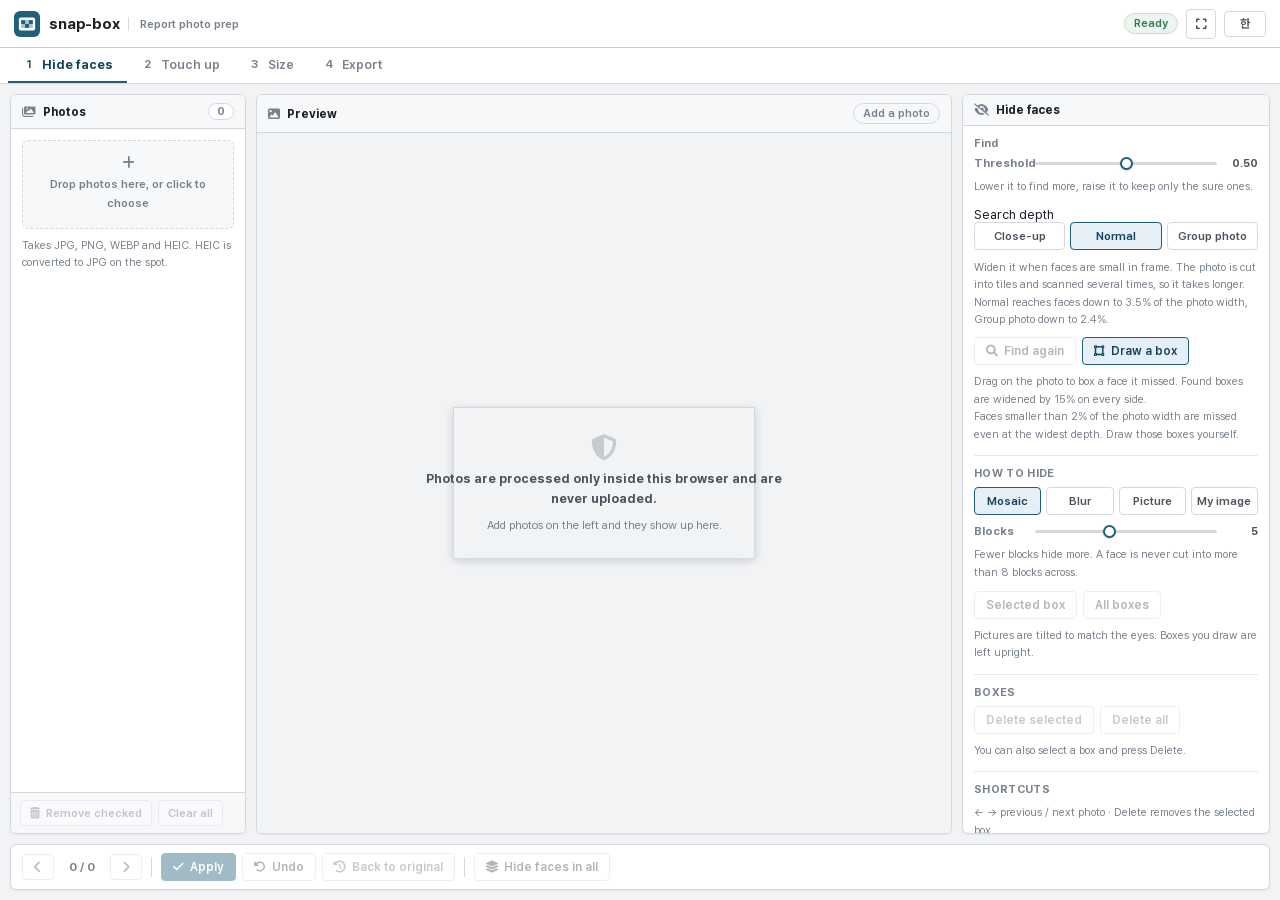
==== commit 8f95cee7: "얼굴 찾기: 풀레인지 모델 + 잘라 넣기 — 단체사진에서 0/10 → 10/10 ## 무엇이 문제였나 기본으로 쓰던 blaze_face_short_range 는 이름 그대로 2m " ====
--- a/index.html
+++ b/index.html
@@ -77,11 +77,20 @@
           <output class="num" id="confOut">0.50</output>
         </div>
         <div class="hint">기준값을 내리면 더 많이 찾고, 올리면 확실한 것만 찾습니다.</div>
+
+        <div class="st" style="margin-top:11px">찾는 범위</div>
+        <div class="pickrow" id="detectRange">
+          <button class="db" data-v="near">가까이</button>
+          <button class="db on" data-v="mid">보통</button>
+          <button class="db" data-v="group">단체사진</button>
+        </div>
+        <div class="hint">얼굴이 작게 찍혔으면 범위를 넓히세요. 사진을 잘게 잘라 여러 번 보므로 그만큼 느려집니다. 보통은 얼굴 폭이 사진의 3.5%까지, 단체사진은 2.4%까지 찾습니다.</div>
+
         <div class="row" style="margin-top:8px">
           <button class="db" id="btnRedetect"><i class="fa-solid fa-magnifying-glass"></i>다시 찾기</button>
           <button class="db on" id="btnDrawBox"><i class="fa-solid fa-vector-square"></i>칸 그리기</button>
         </div>
-        <div class="hint">못 찾은 얼굴은 사진 위를 끌어서 칸을 직접 그립니다. 찾은 칸은 상하좌우로 15% 넓혀 둡니다.</div>
+        <div class="hint">못 찾은 얼굴은 사진 위를 끌어서 칸을 직접 그립니다. 찾은 칸은 상하좌우로 15% 넓혀 둡니다.<br>얼굴이 사진 너비의 2%보다 작으면 범위를 넓혀도 못 찾습니다. 그때는 칸을 직접 그려 주세요.</div>
 
         <div class="sec2">
           <div class="st">가리는 방법</div>
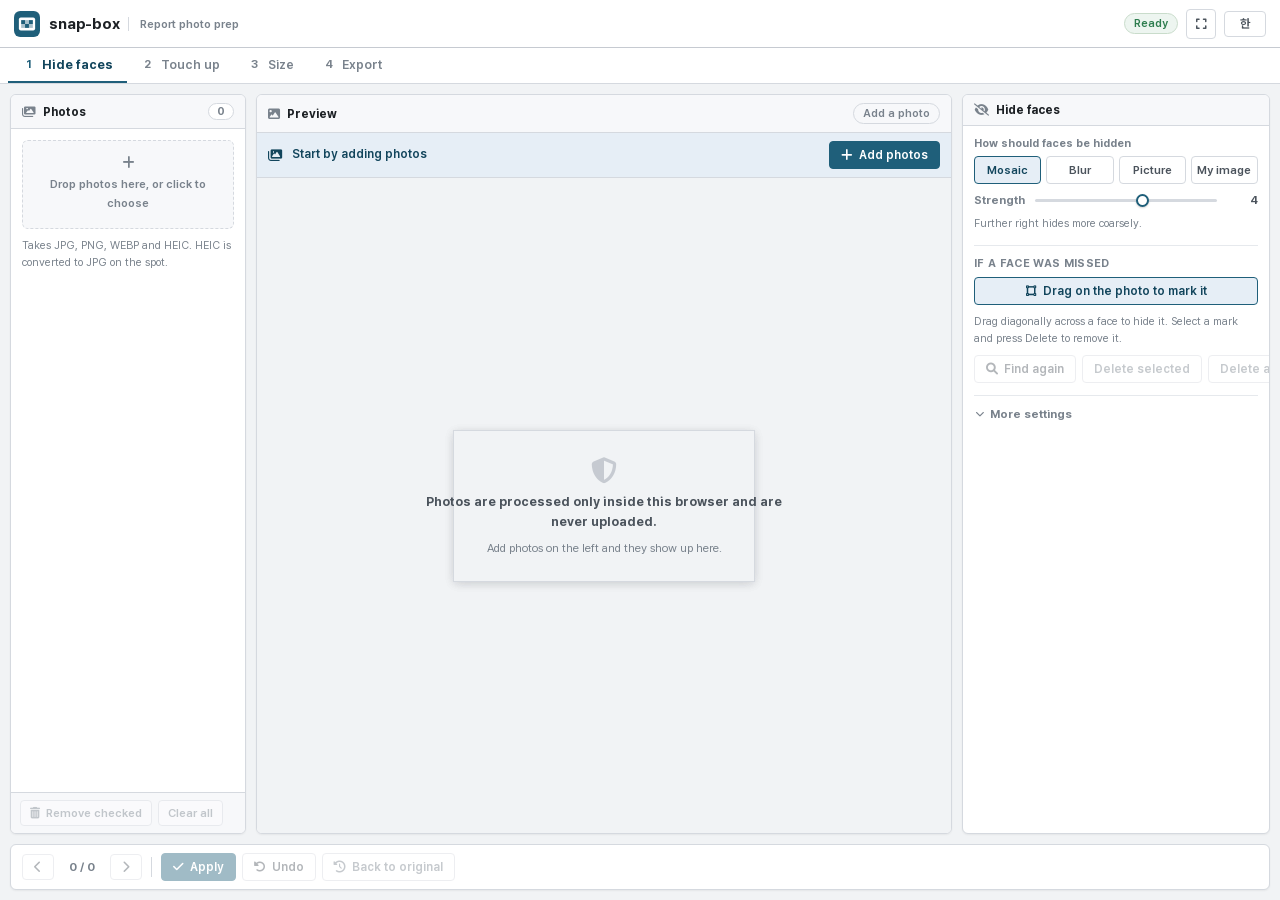
==== commit 70e75e4a: "쓰기 쉽게: 지금 할 일 한 줄, 설정 접기, 용어 정리 오른쪽 패널에 컨트롤 10개와 설명 5문단이 한꺼번에 펼쳐져 있었다. 정작 대부분의 일은 넣고 → 가리고 → 받기 세 동작" ====
--- a/index.html
+++ b/index.html
@@ -53,6 +53,11 @@
       <span class="ph-sp"></span>
       <span class="badge" id="detectState">사진을 넣어 주세요</span>
     </div>
+    <div class="guide" id="guide">
+      <i class="fa-solid fa-circle-info" id="guideIcon"></i>
+      <span class="g-txt" id="guideText">먼저 사진을 넣습니다</span>
+      <button class="db go" id="guideBtn"><i class="fa-solid fa-plus"></i>사진 넣기</button>
+    </div>
     <div class="pb pb-stage" id="stageWrap">
       <canvas id="c"></canvas>
       <div id="stageEmpty">
@@ -70,81 +75,77 @@
 
       <!-- 1. 얼굴 가리기 -->
       <div class="tool" id="tool-face">
-        <div class="pb-label">찾기</div>
-        <div class="rangerow">
-          <label for="confSlider">기준값</label>
-          <input type="range" id="confSlider" min="10" max="90" step="5" value="50">
-          <output class="num" id="confOut">0.50</output>
-        </div>
-        <div class="hint">기준값을 내리면 더 많이 찾고, 올리면 확실한 것만 찾습니다.</div>
-
-        <div class="st" style="margin-top:11px">찾는 범위</div>
-        <div class="pickrow" id="detectRange">
-          <button class="db" data-v="near">가까이</button>
-          <button class="db on" data-v="mid">보통</button>
-          <button class="db" data-v="group">단체사진</button>
-        </div>
-        <div class="hint">얼굴이 작게 찍혔으면 범위를 넓히세요. 사진을 잘게 잘라 여러 번 보므로 그만큼 느려집니다. 보통은 얼굴 폭이 사진의 3.5%까지, 단체사진은 2.4%까지 찾습니다.</div>
-
-        <div class="row" style="margin-top:8px">
-          <button class="db" id="btnRedetect"><i class="fa-solid fa-magnifying-glass"></i>다시 찾기</button>
-          <button class="db on" id="btnDrawBox"><i class="fa-solid fa-vector-square"></i>칸 그리기</button>
-        </div>
-        <div class="hint">못 찾은 얼굴은 사진 위를 끌어서 칸을 직접 그립니다. 찾은 칸은 상하좌우로 15% 넓혀 둡니다.<br>얼굴이 사진 너비의 2%보다 작으면 범위를 넓혀도 못 찾습니다. 그때는 칸을 직접 그려 주세요.</div>
-
-        <div class="sec2">
-          <div class="st">가리는 방법</div>
-          <div class="pickrow" id="maskType">
-            <button class="db on" data-v="pixelate">모자이크</button>
-            <button class="db" data-v="blur">흐리게</button>
-            <button class="db" data-v="icon">그림</button>
-            <button class="db" data-v="image">내 이미지</button>
-          </div>
-
-          <div class="opt" data-for="pixelate">
-            <div class="rangerow">
-              <label for="pixelCols">칸 수</label>
-              <input type="range" id="pixelCols" min="3" max="8" step="1" value="5">
-              <output class="num" id="pixelColsOut">5</output>
-            </div>
-            <div class="hint">칸 수가 적을수록 더 많이 가립니다. 얼굴 너비를 8칸보다 잘게 쪼개지는 않습니다.</div>
-          </div>
-          <div class="opt" data-for="blur" hidden>
-            <div class="rangerow">
-              <label for="blurStrength">정도</label>
-              <input type="range" id="blurStrength" min="10" max="100" step="5" value="60">
-              <output class="num" id="blurStrengthOut">60</output>
-            </div>
-          </div>
-          <div class="opt" data-for="icon" hidden>
-            <div id="iconPicker" class="iconpick"></div>
-          </div>
-          <div class="opt" data-for="image" hidden>
-            <label class="db filebtn" for="customMaskFile"><i class="fa-solid fa-image"></i>PNG 고르기</label>
-            <input type="file" id="customMaskFile" accept="image/png,image/jpeg,image/webp">
-            <div id="customMaskPrev" class="custprev">아직 고른 이미지가 없습니다</div>
-          </div>
-
-          <div class="row" style="margin-top:9px">
-            <button class="db" id="btnApplyToSelected">고른 칸에만</button>
-            <button class="db" id="btnApplyToAll">모든 칸에</button>
-          </div>
-          <div class="hint">그림·내 이미지는 두 눈 위치로 기울기를 맞춥니다. 직접 그린 칸은 맞추지 않습니다.</div>
-        </div>
-
-        <div class="sec2">
-          <div class="st">칸 정리</div>
-          <div class="row">
-            <button class="db danger" id="btnDelBox">고른 칸 지우기</button>
-            <button class="db danger" id="btnClearBoxes">칸 모두 지우기</button>
-          </div>
-          <div class="hint">칸을 고른 뒤 Delete 키로도 지웁니다.</div>
-        </div>
-
-        <div class="sec2">
-          <div class="st">단축키</div>
-          <div class="hint">← → 이전·다음 사진 · Delete 고른 칸 지우기</div>
-        </div>
+        <div class="pb-label">어떻게 가릴까요</div>
+        <div class="pickrow" id="maskType">
+          <button class="db on" data-v="pixelate">모자이크</button>
+          <button class="db" data-v="blur">흐리게</button>
+          <button class="db" data-v="icon">그림</button>
+          <button class="db" data-v="image">내 이미지</button>
+        </div>
+
+        <div class="opt" data-for="pixelate">
+          <div class="rangerow">
+            <label for="pixelStrength">가림 세기</label>
+            <input type="range" id="pixelStrength" min="1" max="6" step="1" value="4">
+            <output class="num" id="pixelStrengthOut">4</output>
+          </div>
+          <div class="hint">오른쪽으로 갈수록 더 굵게 가립니다.</div>
+        </div>
+        <div class="opt" data-for="blur" hidden>
+          <div class="rangerow">
+            <label for="blurStrength">가림 세기</label>
+            <input type="range" id="blurStrength" min="10" max="100" step="5" value="60">
+            <output class="num" id="blurStrengthOut">60</output>
+          </div>
+        </div>
+        <div class="opt" data-for="icon" hidden>
+          <div id="iconPicker" class="iconpick"></div>
+        </div>
+        <div class="opt" data-for="image" hidden>
+          <label class="db filebtn" for="customMaskFile"><i class="fa-solid fa-image"></i>PNG 고르기</label>
+          <input type="file" id="customMaskFile" accept="image/png,image/jpeg,image/webp">
+          <div id="customMaskPrev" class="custprev">아직 고른 이미지가 없습니다</div>
+        </div>
+
+        <div class="sec2">
+          <div class="st">못 찾은 얼굴이 있으면</div>
+          <button class="db on wide" id="btnDrawBox"><i class="fa-solid fa-vector-square"></i>사진 위를 끌어서 직접 표시</button>
+          <div class="hint">얼굴 위를 대각선으로 끌면 그 자리를 가립니다. 표시를 고른 뒤 Delete 키로 지웁니다.</div>
+          <div class="row" style="margin-top:7px">
+            <button class="db" id="btnRedetect"><i class="fa-solid fa-magnifying-glass"></i>다시 찾기</button>
+            <button class="db danger" id="btnDelBox">고른 것 지우기</button>
+            <button class="db danger" id="btnClearBoxes">모두 지우기</button>
+          </div>
+        </div>
+
+        <details class="more" id="faceMore">
+          <summary>자세한 설정</summary>
+
+          <div class="st" style="margin-top:10px">사진 속 얼굴 크기</div>
+          <div class="pickrow" id="detectRange">
+            <button class="db" data-v="near">크게</button>
+            <button class="db on" data-v="mid">보통</button>
+            <button class="db" data-v="group">작게</button>
+          </div>
+          <div class="hint">단체사진처럼 얼굴이 작게 찍혔으면 작게로 두세요. 더 꼼꼼히 보는 대신 느려집니다. 얼굴이 사진 너비의 2%보다 작으면 그래도 못 찾습니다.</div>
+
+          <div class="rangerow" style="margin-top:11px">
+            <label for="confSlider">민감도</label>
+            <input type="range" id="confSlider" min="1" max="9" step="1" value="5">
+            <output class="num" id="confOut">5</output>
+          </div>
+          <div class="hint">오른쪽으로 갈수록 더 많이 찾습니다. 엉뚱한 곳까지 잡히면 왼쪽으로 옮기세요.</div>
+
+          <div class="row" style="margin-top:11px">
+            <button class="db" id="btnApplyToSelected">고른 것만 바꾸기</button>
+            <button class="db" id="btnApplyToAll">전체 바꾸기</button>
+          </div>
+          <div class="hint">가리는 방법을 바꾼 뒤 누르면 이미 놓인 표시에 반영됩니다.
+            그림·내 이미지는 두 눈 위치로 기울기를 맞춥니다.</div>
+
+          <div class="st" style="margin-top:12px">단축키</div>
+          <div class="hint">← → 이전·다음 사진 · Delete 고른 표시 지우기</div>
+        </details>
       </div>
 
       <!-- 2. 다듬기 -->
@@ -284,8 +285,6 @@
   <button class="db go" id="btnApply"><i class="fa-solid fa-check"></i>적용</button>
   <button class="db" id="btnUndo"><i class="fa-solid fa-rotate-left"></i>되돌리기</button>
   <button class="db danger" id="btnRevert"><i class="fa-solid fa-clock-rotate-left"></i>원본으로</button>
-  <span class="bar-div"></span>
-  <button class="db" id="btnBatchAll"><i class="fa-solid fa-layer-group"></i>전체 한꺼번에 가리기</button>
   <span class="bar-sp"></span>
   <div class="prg" id="progressWrap" hidden>
     <div class="lb"><span id="progressText"></span><span class="num" id="progressPct"></span></div>
--- a/css/maker-tool.css
+++ b/css/maker-tool.css
@@ -262,6 +262,31 @@
 .track{height:5px;border-radius:999px;background:var(--line-soft);overflow:hidden}
 .fill{height:100%;width:0;background:var(--acc);transition:width .2s}
 
+/* 지금 할 일 한 줄 — 도구가 다음 동작을 스스로 제시한다.
+   패널 머리줄 바로 아래에 붙이고, 오른쪽 끝에 주 동작 버튼 하나만 둔다. */
+.guide{display:flex;align-items:center;gap:9px;flex-shrink:0;
+  padding:8px 11px;background:var(--acc-soft);border-bottom:1px solid var(--line);
+  font-size:12px;font-weight:600;color:var(--acc-ink)}
+.guide i{flex-shrink:0;font-size:13px}
+.guide .g-txt{flex:1;min-width:0;line-height:1.45}
+.guide .db{flex-shrink:0}
+.guide.warn{background:var(--warn-soft);color:var(--warn)}
+.guide.done{background:var(--ok-soft);color:var(--ok)}
+
+/* 자주 안 쓰는 설정 접기 */
+.more{margin-top:12px;border-top:1px solid var(--line-soft);padding-top:4px}
+.more > summary{list-style:none;cursor:pointer;padding:7px 2px;
+  font-size:11.5px;font-weight:700;color:var(--ink3);
+  display:flex;align-items:center;gap:6px;-webkit-user-select:none;user-select:none}
+.more > summary::-webkit-details-marker{display:none}
+.more > summary::before{content:'\f078';font-family:'Font Awesome 6 Free';font-weight:900;
+  font-size:9px;transition:transform .15s}
+.more[open] > summary::before{transform:rotate(180deg)}
+.more > summary:hover{color:var(--acc-ink)}
+
+/* 한 줄을 다 쓰는 버튼 */
+.db.wide{width:100%;justify-content:center}
+
 /* 지금 설정 요약표 */
 .summary{border:1px solid var(--line);border-radius:var(--r-m);background:var(--panel2);overflow:hidden}
 .summary .srow{display:flex;align-items:baseline;gap:8px;padding:5px 9px;
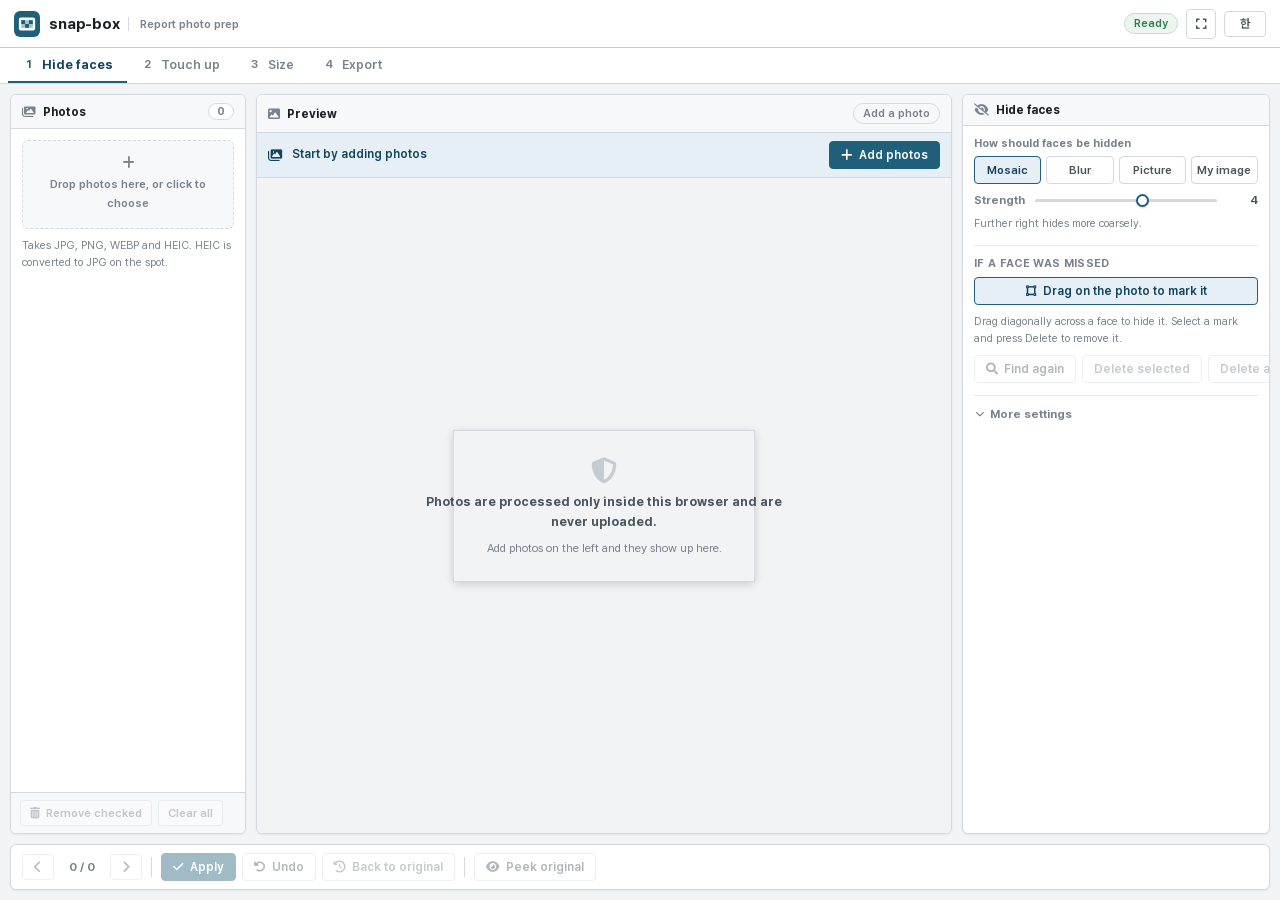
==== commit 16ca5fa7: "원본 보기 — 누르고 있는 동안만 원본, 작업은 그대로 '원본으로' 자체는 멀쩡했다. 재보니 적용 뒤·일괄 뒤·크기 축소 뒤 모두 원본과의 차이 0, 해상도도 4000x3000 으" ====
--- a/index.html
+++ b/index.html
@@ -144,7 +144,7 @@
             그림·내 이미지는 두 눈 위치로 기울기를 맞춥니다.</div>
 
           <div class="st" style="margin-top:12px">단축키</div>
-          <div class="hint">← → 이전·다음 사진 · Delete 고른 표시 지우기</div>
+          <div class="hint">← → 이전·다음 사진 · Delete 고른 표시 지우기 · \ 누르고 있으면 원본</div>
         </details>
       </div>
 
@@ -284,7 +284,9 @@
   <span class="bar-div"></span>
   <button class="db go" id="btnApply"><i class="fa-solid fa-check"></i>적용</button>
   <button class="db" id="btnUndo"><i class="fa-solid fa-rotate-left"></i>되돌리기</button>
-  <button class="db danger" id="btnRevert"><i class="fa-solid fa-clock-rotate-left"></i>원본으로</button>
+  <button class="db danger" id="btnRevert"><i class="fa-solid fa-clock-rotate-left"></i>처음 상태로</button>
+  <span class="bar-div"></span>
+  <button class="db" id="btnPeek" title="누르고 있으면 원본이 보입니다"><i class="fa-solid fa-eye"></i>원본 보기</button>
   <span class="bar-sp"></span>
   <div class="prg" id="progressWrap" hidden>
     <div class="lb"><span id="progressText"></span><span class="num" id="progressPct"></span></div>
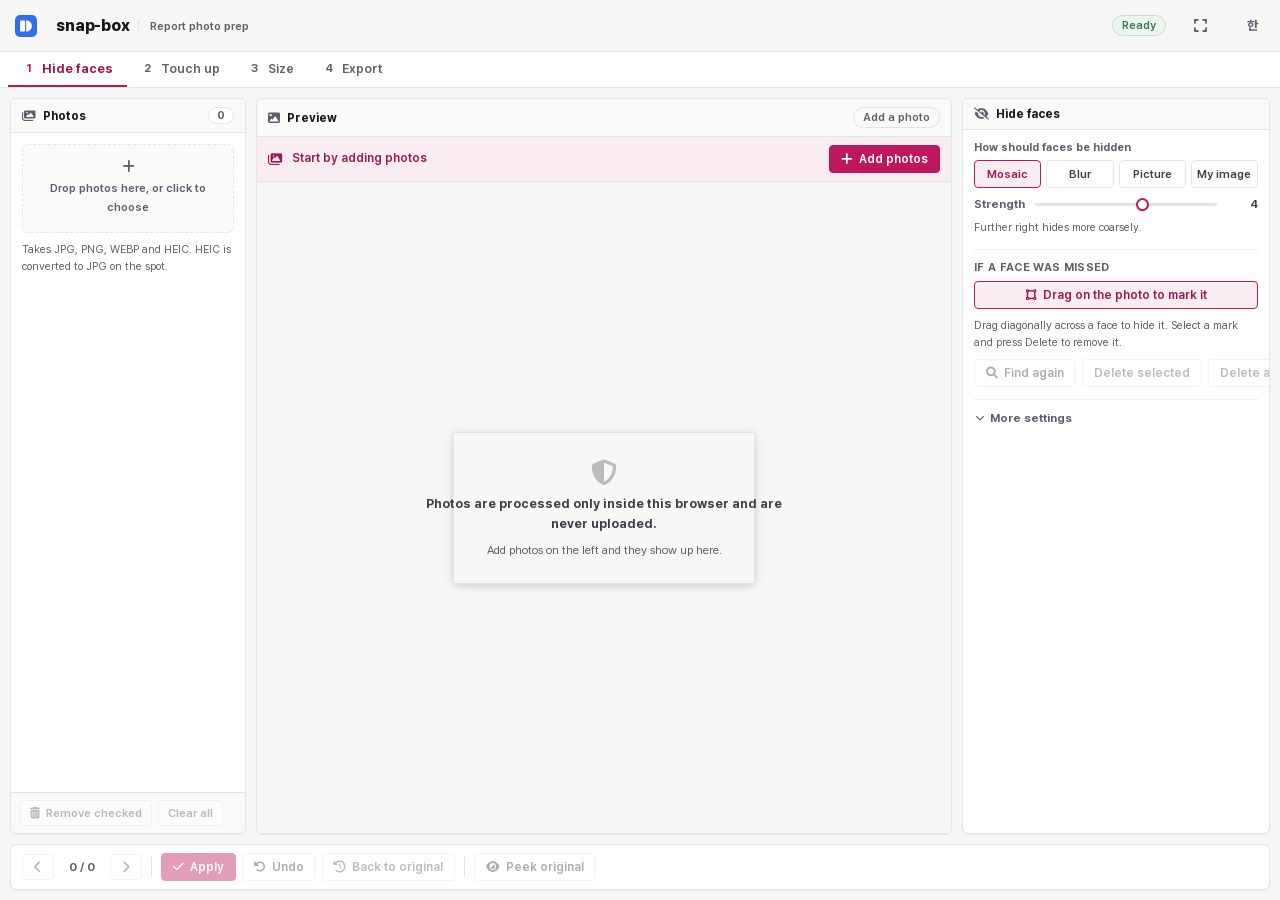
==== commit c71231a5: "dibrain.dev/snap-box/ 로 옮기며 DigitalBrain 브랜드를 입힘 개인 사이트 DigitalBrain 의 앱으로 싣는다. 예전 회사 디자인 킷의 흔적을 걷어내" ====
--- a/index.html
+++ b/index.html
@@ -1,22 +1,38 @@
 <!DOCTYPE html>
-<html lang="ko">
+<html lang="ko" data-db-app="snap-box" data-db-theme="light">
 <head>
 <meta charset="utf-8">
 <meta name="viewport" content="width=device-width,initial-scale=1">
 <title>snap-box — 사진 정리</title>
 <meta name="description" content="보고서에 넣을 사진의 얼굴 가림·편집·용량 정리를 이 브라우저 안에서 끝냅니다.">
-<link rel="icon" type="image/svg+xml" href="assets/img/snap-box-mark.svg">
-<link rel="icon" type="image/png" sizes="64x64" href="assets/img/icon-64.png">
-<link rel="apple-touch-icon" href="assets/img/icon-180.png">
-<meta name="theme-color" content="#F1F3F5">
+<link rel="canonical" href="https://dibrain.dev/snap-box/">
+<meta property="og:type" content="website">
+<meta property="og:site_name" content="DigitalBrain">
+<meta property="og:title" content="snap-box — 사진 정리">
+<meta property="og:description" content="보고서에 넣을 사진의 얼굴 가림·편집·용량 정리를 이 브라우저 안에서 끝냅니다.">
+<meta property="og:url" content="https://dibrain.dev/snap-box/">
+<link rel="icon" href="assets/img/favicon.ico" sizes="any">
+<link rel="icon" type="image/svg+xml" href="assets/img/icon.svg">
+<link rel="apple-touch-icon" href="assets/img/apple-touch-icon.png">
+<link rel="manifest" href="manifest.webmanifest">
+<meta name="theme-color" content="#f7f7f5">
 <link rel="stylesheet" href="assets/fonts/pretendard.css">
 <link rel="stylesheet" href="css/all.min.css">
-<link rel="stylesheet" href="css/maker-tool.css">
+<link rel="stylesheet" href="css/db-tokens.css">
+<link rel="stylesheet" href="css/ui.css">
 <link rel="stylesheet" href="css/app.css">
 </head>
 <body>
 
-<header data-tab="index.html"></header>
+<header class="db-bar">
+  <a class="db-home" href="https://dibrain.dev/" aria-label="DigitalBrain 첫 화면"><svg viewBox="0 0 96 96" aria-hidden="true"><rect width="96" height="96" rx="22" fill="#2f6fed"/><path fill="#fff" d="M25.5 24H40.5a3.5 3.5 0 0 1 3.5 3.5V68.5a3.5 3.5 0 0 1-3.5 3.5H25.5a3.5 3.5 0 0 1-3.5-3.5V27.5a3.5 3.5 0 0 1 3.5-3.5Z M49 23.2a24.8 24.8 0 0 1 0 49.6Z"/></svg></a>
+  <span class="db-title">snap-box</span>
+  <span class="brand-sub">보고서 사진 정리</span>
+  <span class="db-sp"></span>
+  <span class="badge" id="engine">준비 중…</span>
+  <button class="db-btn" id="fsBtn" type="button" title="전체화면" aria-label="전체화면" hidden><i class="fa-solid fa-expand"></i></button>
+  <button class="db-btn" id="langToggle" type="button" title="한국어 / English">EN</button>
+</header>
 
 <nav class="tabbar" id="toolTabs">
   <button class="tab on" data-step="face"><span class="n">1</span>얼굴 가리기</button>
--- a/css/db-tokens.css
+++ b/css/db-tokens.css
@@ -0,0 +1,65 @@
+/*
+ * DigitalBrain 공통 디자인 토큰. 원본은 leeyunjai.github.io 저장소의 brand/tokens.css 이고,
+ * 허브·도구·딴짓·키즈랩·AI 샷이 같은 파일을 복사해 쓴다. 값을 바꿀 때는 원본을 고친 뒤 각 저장소에 다시 복사한다.
+ *
+ * 쓰는 법: <html data-db-app="games" data-db-theme="dark"> 처럼 앱과 밝기를 정한다.
+ *   data-db-app    hub | kids-lab | games | ai-shot | clip-box | snap-box   (강조색이 바뀐다)
+ *   data-db-theme  light | dark | 없음(기기 설정을 따른다)
+ */
+:root {
+  --db-font: "Pretendard Variable", Pretendard, -apple-system, BlinkMacSystemFont, "Apple SD Gothic Neo", "Noto Sans KR", "Segoe UI", sans-serif;
+
+  --db-brand: #2f6fed;          /* 브랜드 마크 바탕. 앱과 상관없이 항상 이 파랑 */
+
+  --db-bg: #f7f7f5;
+  --db-card: #ffffff;
+  --db-line: #e3e4e8;
+  --db-sub: #5b606b;
+  --db-text: #16181d;
+
+  --db-radius: 14px;            /* 카드 */
+  --db-radius-sm: 10px;         /* 버튼·입력칸 */
+  --db-pill: 999px;             /* 칩 */
+  --db-bar-h: 52px;             /* 공통 상단 바 */
+  --db-hit: 44px;               /* 누르는 곳 최소 크기 */
+
+  /* 강조색. --db-accent 는 칩·링크·테두리, --db-accent-bg/--db-on-accent 는 글자가 올라가는 버튼(대비 4.5:1 이상) */
+  --db-accent: #2f6fed;
+  --db-accent-bg: #2f6fed;
+  --db-on-accent: #ffffff;
+}
+
+[data-db-app="kids-lab"] { --db-accent: #f5b400; --db-accent-bg: #f5b400; --db-on-accent: #16181d; --db-bg: #fdf7e8; }  /* 키즈랩은 따뜻한 크림 바탕 */
+[data-db-app="games"]    { --db-accent: #c2410c; --db-accent-bg: #c2410c; --db-on-accent: #ffffff; }
+[data-db-app="ai-shot"]  { --db-accent: #6d4ae6; --db-accent-bg: #6d4ae6; --db-on-accent: #ffffff; }
+[data-db-app="clip-box"] { --db-accent: #0f766e; --db-accent-bg: #0f766e; --db-on-accent: #ffffff; }
+[data-db-app="snap-box"] { --db-accent: #be185d; --db-accent-bg: #be185d; --db-on-accent: #ffffff; }
+
+/* 어두운 화면. 어두운 바탕에서는 강조색을 밝은 쪽으로 쓰고, 그 위 글자는 어두운 색 */
+[data-db-theme="dark"] {
+  --db-bg: #111318; --db-card: #1a1d24; --db-line: #2a2e37; --db-sub: #a0a6b2; --db-text: #eceef2;
+  --db-accent: #7aa2ff; --db-accent-bg: #7aa2ff; --db-on-accent: #111318;
+}
+[data-db-theme="dark"][data-db-app="games"]   { --db-accent: #ff8a4c; --db-accent-bg: #ff8a4c; --db-on-accent: #111318; }
+[data-db-theme="dark"][data-db-app="ai-shot"] { --db-accent: #9d86ff; --db-accent-bg: #9d86ff; --db-on-accent: #111318; }
+[data-db-theme="dark"][data-db-app="clip-box"] { --db-accent: #2dd4bf; --db-accent-bg: #2dd4bf; --db-on-accent: #111318; }
+[data-db-theme="dark"][data-db-app="snap-box"] { --db-accent: #f472b6; --db-accent-bg: #f472b6; --db-on-accent: #111318; }
+
+@media (prefers-color-scheme: dark) {
+  :root:not([data-db-theme]) {
+    --db-bg: #111318; --db-card: #1a1d24; --db-line: #2a2e37; --db-sub: #a0a6b2; --db-text: #eceef2;
+    --db-accent: #7aa2ff; --db-accent-bg: #7aa2ff; --db-on-accent: #111318;
+  }
+}
+
+/* 공통 상단 바: 왼쪽 브랜드 마크(누르면 dibrain.dev 첫 화면) + 앱 이름, 오른쪽 앱별 버튼 */
+.db-bar { display: flex; align-items: center; gap: 8px; height: var(--db-bar-h); padding: 0 6px 0 4px; box-sizing: border-box;
+  background: var(--db-bg); color: var(--db-text); border-bottom: 1px solid var(--db-line); font-family: var(--db-font); }
+.db-bar .db-home { display: inline-flex; align-items: center; justify-content: center; width: var(--db-hit); height: var(--db-hit); flex: none; border-radius: 12px; }
+.db-bar .db-home svg { width: 22px; height: 22px; display: block; }
+.db-bar .db-title { font-size: 16px; font-weight: 800; letter-spacing: -0.01em; white-space: nowrap; }
+.db-bar .db-sp { flex: 1; }
+.db-bar .db-btn { display: inline-flex; align-items: center; justify-content: center; min-width: var(--db-hit); height: var(--db-hit); padding: 0;
+  border: 0; border-radius: 12px; background: transparent; color: var(--db-sub); font: inherit; font-size: 13px; font-weight: 700; cursor: pointer; }
+.db-bar .db-btn:hover, .db-bar .db-home:hover { background: color-mix(in srgb, var(--db-text) 8%, transparent); }
+.db-bar .db-btn:focus-visible, .db-bar .db-home:focus-visible { outline: 2px solid var(--db-accent); outline-offset: -2px; }
--- a/css/ui.css
+++ b/css/ui.css
@@ -0,0 +1,330 @@
+/* ═══════════════════════════════════════════════════════════════════
+   snap-box 화면 틀 — 패널 · 버튼 · 입력 · 목록 · 아래 작업 줄
+   ═══════════════════════════════════════════════════════════════════
+   css/db-tokens.css(DigitalBrain 공통 토큰, 수정 금지 사본) 뒤, css/app.css 앞에 싣는다.
+   아래 짧은 이름의 토큰(--bg --panel --ink --acc …)은 전부 --db-* 에서 끌어온다.
+   색을 바꿀 때는 이 파일이 아니라 db-tokens.css 원본(DigitalBrain 브랜드 키트)을 고친다.
+
+   구성 (위에서 아래로):
+     1. 색·글꼴 토큰        5. 목록 · 표 · 놓는 자리
+     2. 기본 리셋·배경      6. 진행률 · 요약 · 아래 작업 줄
+     3. 상단 바 · 작업 탭   7. 토스트 · 처리 중
+     4. 3단 패널 · 버튼 · 입력  8. 반응형
+
+   지켜야 할 것:
+     · 새 색을 만들지 않는다. 아래 토큰만 쓴다.
+     · 그라디언트 장식·이모지 장식·새 폰트 금지.
+     · 아이콘은 Font Awesome 6 Free Solid(`fa-solid`)만 쓴다.
+     · 자산 경로는 전부 상대경로 (하위 경로 배포 대비).
+   ─────────────────────────────────────────────────────────────────── */
+
+/* ── 1. 색·글꼴 토큰 : DigitalBrain 토큰(--db-*)에 맞춘다 ── */
+:root{
+  --bg:        var(--db-bg);                                        /* 전체 배경 */
+  --panel:     var(--db-card);                                      /* 패널·카드 */
+  --panel2:    color-mix(in srgb, var(--db-bg) 60%, var(--db-card)); /* 패널 안 옅은 면·머리줄 */
+  --line:      var(--db-line);                                      /* 테두리 */
+  --line-soft: color-mix(in srgb, var(--db-line) 55%, var(--db-card)); /* 구분선 */
+  --line-d:    color-mix(in srgb, var(--db-line) 80%, var(--db-text)); /* 진한 경계 (표 머리) */
+  --ink:       var(--db-text);                                      /* 본문 */
+  --ink2:      color-mix(in srgb, var(--db-text) 45%, var(--db-sub)); /* 보조 본문 */
+  --ink3:      var(--db-sub);                                       /* 힌트·라벨 */
+  --acc:       var(--db-accent);                                    /* 강조: 선택·테두리·진행률 */
+  --acc-ink:   color-mix(in srgb, var(--db-accent) 80%, var(--db-text)); /* 강조색 글자·호버 */
+  --acc-soft:  color-mix(in srgb, var(--db-accent) 8%, var(--db-card));  /* 고른 면 */
+  --acc-bg:    var(--db-accent-bg);                                 /* 글자가 올라가는 주 버튼 */
+  --on-acc:    var(--db-on-accent);
+  --ok:        #2E7D4F;   /* 끝남·통과 (상태색 — 토큰에 없음) */
+  --ok-soft:   #EDF5F0;
+  --warn:      #B4451C;   /* 경고·지우기 (상태색 — 토큰에 없음) */
+  --warn-soft: #FBEFEA;
+
+  --r-s: 4px; --r-m: 6px;
+  --shadow: 0 1px 2px rgba(22,24,29,.06);
+  --mono: ui-monospace,'SF Mono','Cascadia Mono',Consolas,monospace;
+  --sans: var(--db-font);
+}
+
+/* ── 2. 기본 리셋 · 배경 ── */
+*{box-sizing:border-box;margin:0;padding:0}
+[hidden]{display:none !important}
+body{
+  background:var(--bg);
+  color:var(--ink);font-family:var(--sans);font-size:13px;
+  display:flex;flex-direction:column;height:100vh;overflow:hidden;
+  -webkit-font-smoothing:antialiased;word-break:keep-all;
+}
+.num{font-variant-numeric:tabular-nums}
+.mono{font-family:var(--mono);font-size:11px}
+::-webkit-scrollbar{width:9px;height:9px}
+::-webkit-scrollbar-track{background:transparent}
+::-webkit-scrollbar-thumb{background:var(--line);border-radius:999px;
+  border:2px solid transparent;background-clip:padding-box}
+::-webkit-scrollbar-thumb:hover{background:var(--line-d);background-clip:padding-box}
+
+/* ── 3. 상단 바 (db-tokens.css 의 .db-bar) 에 얹는 것 ── */
+.db-bar{flex-shrink:0}
+.db-bar .db-home{color:inherit}
+.db-bar .brand-sub{
+  font-size:11.5px;color:var(--ink3);font-weight:600;
+  padding-left:11px;border-left:1px solid var(--line);white-space:nowrap;
+}
+.db-bar .badge{margin-right:4px}
+.db-bar .db-btn i{font-size:15px}
+.db-bar #langToggle{min-width:var(--db-hit);padding:0 8px}
+
+/* 하위 페이지 탭 (상단 바 안) */
+.navlink{
+  background:transparent;border:none;border-bottom:2px solid transparent;border-radius:0;
+  color:var(--ink2);padding:5px 11px;font-size:12.5px;font-weight:600;
+  text-decoration:none;white-space:nowrap;display:inline-flex;align-items:center;gap:6px;
+  transition:all .12s;cursor:pointer;
+}
+.navlink:hover{color:var(--ink)}
+.navlink.on,.navlink[aria-current]{border-bottom-color:var(--acc);color:var(--acc-ink)}
+
+/* 상태 배지 */
+.badge{font-size:11px;font-weight:600;padding:3px 9px;border-radius:999px;
+  background:var(--panel2);border:1px solid var(--line);color:var(--ink3);white-space:nowrap}
+.badge.ok{color:var(--ok);background:var(--ok-soft);border-color:#C9DCCB}
+
+/* ── 4. 작업 탭 · 3단 패널 ──
+   밑줄 탭이 곧 오른쪽 도구 패널의 탭이다. 끝난 단계는 번호가 초록으로 바뀐다. */
+.tabbar{display:flex;align-items:stretch;background:var(--panel);
+  border-bottom:1px solid var(--line);flex-shrink:0;overflow-x:auto;padding:0 8px;
+  scrollbar-width:none}
+.tabbar::-webkit-scrollbar{display:none}
+.tabbar .tab{
+  display:inline-flex;align-items:center;gap:7px;flex-shrink:0;
+  background:none;border:0;border-bottom:2px solid transparent;border-radius:0;
+  padding:9px 14px;font-family:inherit;font-size:12.5px;font-weight:600;
+  color:var(--ink3);cursor:pointer;white-space:nowrap;transition:color .12s;
+}
+.tabbar .tab:hover{color:var(--ink)}
+.tabbar .tab.on{color:var(--acc-ink);border-bottom-color:var(--acc);font-weight:700}
+.tabbar .tab .n{font-size:11px;font-weight:700;color:var(--ink3);
+  font-variant-numeric:tabular-nums;min-width:13px;text-align:center;transition:color .12s}
+.tabbar .tab.on .n{color:var(--acc)}
+.tabbar .tab.done .n{color:var(--ok)}
+.tabbar .tab.done .n::before{content:'\f00c';font-family:'Font Awesome 6 Free';font-weight:900;font-size:9.5px}
+.tabbar .tab.done .n{font-size:0}
+
+/* 본문: 가운데가 넓은 3단 */
+.mk-main{flex:1;min-height:0;display:flex;gap:10px;padding:10px;background:var(--bg)}
+.pan{background:var(--panel);border:1px solid var(--line);border-radius:var(--r-m);
+  display:flex;flex-direction:column;min-width:0;overflow:hidden;box-shadow:var(--shadow)}
+.pan > .ph{display:flex;align-items:center;gap:7px;padding:8px 11px;font-size:12px;font-weight:700;
+  color:var(--ink);background:var(--panel2);border-bottom:1px solid var(--line);flex-shrink:0}
+.pan > .ph i{color:var(--ink3)}
+.pan > .pb{padding:11px;overflow-y:auto;flex:1}
+.pan > .pf{display:flex;align-items:center;gap:6px;padding:7px 9px;
+  border-top:1px solid var(--line);flex-shrink:0;background:var(--panel2)}
+.pan > .pf .db{font-size:11.5px;padding:5px 9px}
+.pan-side{width:236px;flex-shrink:0}    /* 왼쪽 */
+.pan-wide{flex:1}                       /* 가운데 */
+.pan-out{width:308px;flex-shrink:0}     /* 오른쪽 */
+
+/* 패널 머리줄 부속 */
+.ph-count{margin-left:auto;background:var(--panel);border:1px solid var(--line);
+  border-radius:999px;padding:1px 8px;font-size:11px;color:var(--ink3);font-weight:700}
+.ph-meta{font-size:11px;color:var(--ink3);font-weight:600}
+.ph-sp{flex:1}
+
+.pb-label{font-size:11px;font-weight:700;color:var(--ink3);margin-bottom:6px}
+.hint{font-size:11px;color:var(--ink3);margin-top:8px;line-height:1.6}
+.sec2{border-top:1px solid var(--line-soft);margin-top:12px;padding-top:11px}
+.sec2 .st{font-size:11px;font-weight:700;color:var(--ink3);margin-bottom:7px;
+  text-transform:uppercase;letter-spacing:.03em}
+
+/* ── 버튼 ── */
+.row{display:flex;gap:6px}
+.db{display:inline-flex;align-items:center;gap:6px;border:1px solid var(--line);
+  background:var(--panel);color:var(--ink2);border-radius:var(--r-s);padding:6px 11px;
+  font-size:12px;font-weight:600;cursor:pointer;font-family:inherit;transition:all .12s;
+  -webkit-user-select:none;user-select:none;touch-action:manipulation;white-space:nowrap}
+.db:hover{border-color:var(--acc);color:var(--acc-ink);background:var(--acc-soft)}
+.db:active{transform:translateY(.5px)}
+.db:disabled{opacity:.42;cursor:default;border-color:var(--line);
+  color:var(--ink2);background:var(--panel);transform:none}
+.db.on{background:var(--acc-soft);border-color:var(--acc);color:var(--acc-ink)}   /* 토글 눌림 */
+.db.go{background:var(--acc-bg);color:var(--on-acc);border-color:var(--acc-bg)}      /* 주 동작 */
+.db.go:hover{background:var(--acc-ink);border-color:var(--acc-ink);color:var(--on-acc)}
+.db.go:disabled{background:var(--acc-bg);border-color:var(--acc-bg);color:var(--on-acc)}
+.db.warn{background:var(--warn);color:#fff;border-color:var(--warn)}              /* 강한 경고 */
+.db.warn:hover{background:#9C3C18;border-color:#9C3C18;color:#fff}
+.db.danger{color:var(--ink3)}                                                     /* 조용한 지우기 */
+.db.danger:hover{border-color:var(--warn);color:var(--warn);background:var(--warn-soft)}
+
+/* ── 입력 ── */
+.inp{flex:1;min-width:0;border:1px solid var(--line);background:var(--panel);
+  border-radius:var(--r-s);padding:6px 9px;font-size:12px;font-family:inherit;
+  color:var(--ink);outline:none;transition:border-color .12s}
+.inp:focus{border-color:var(--acc);box-shadow:0 0 0 2px var(--acc-soft)}
+input[type=range]{width:100%;height:3px;-webkit-appearance:none;appearance:none;
+  background:var(--line);border-radius:999px;outline:none;cursor:pointer}
+input[type=range]::-webkit-slider-thumb{-webkit-appearance:none;width:13px;height:13px;
+  background:var(--panel);border:2.5px solid var(--acc);border-radius:50%;
+  box-shadow:0 1px 2px rgba(22,24,29,.2);transition:transform .1s}
+input[type=range]:hover::-webkit-slider-thumb{transform:scale(1.14)}
+input[type=file]{display:none}
+
+/* 라벨 + 슬라이더 + 숫자 한 줄 */
+.rangerow{display:flex;align-items:center;gap:9px;margin-bottom:8px}
+.rangerow label{flex-shrink:0;width:52px;font-size:11.5px;color:var(--ink3);font-weight:700}
+.rangerow input[type=range]{flex:1}
+.rangerow output{flex-shrink:0;width:32px;text-align:right;font-size:11px;
+  color:var(--ink2);font-weight:700}
+
+/* 라벨 + 입력칸 (+단위) 한 줄 */
+.fieldrow{display:flex;align-items:center;gap:8px;margin-bottom:6px}
+.fieldrow label{flex-shrink:0;width:52px;font-size:11.5px;color:var(--ink3);font-weight:700}
+.fieldrow .unit{flex-shrink:0;font-size:11px;color:var(--ink3);font-weight:700}
+
+/* 작은 입력 여러 개 */
+.minirow{flex-wrap:wrap}
+.mini{display:flex;align-items:center;gap:5px;font-size:11px;color:var(--ink3);font-weight:700}
+.mini .inp{width:52px;flex:none;text-align:right}
+.mini input[type=color]{width:30px;height:24px;padding:1px;border:1px solid var(--line);
+  border-radius:var(--r-s);background:var(--panel);cursor:pointer}
+
+/* 여러 개 중 하나 고르기 (.db 를 붙여 쓴다) */
+.pickrow{display:flex;gap:5px;margin-bottom:9px;flex-wrap:wrap}
+.pickrow .db{flex:1;justify-content:center;padding:6px;font-size:11.5px;min-width:56px}
+
+/* 파일 고르기 — input[type=file] 은 숨기고 label 로 받는다. 잠글 때는 .off */
+.filebtn{justify-content:center;width:100%;cursor:pointer}
+.filebtn.off{opacity:.42;cursor:default}
+.filebtn.off:hover{border-color:var(--line);color:var(--ink2);background:var(--panel)}
+
+/* ── 5. 목록 · 표 · 놓는 자리 ── */
+/* 고르는 카드 */
+.cls,.mradio{border:1px solid var(--line);border-radius:var(--r-m);padding:8px 10px;margin-top:6px;
+  cursor:pointer;transition:all .12s;display:block;background:var(--panel)}
+.cls:hover,.mradio:hover{border-color:var(--acc)}
+.cls.on,.mradio.on{border-color:var(--acc);background:var(--acc-soft)}
+
+/* 얇은 목록 줄 */
+.saved{display:flex;align-items:center;gap:6px;padding:6px 9px;border-radius:var(--r-s);
+  background:var(--panel2);margin-bottom:5px;font-size:11.5px}
+.saved .nm{flex:1;font-weight:700;color:var(--ink);overflow:hidden;text-overflow:ellipsis;white-space:nowrap}
+.saved .mt{color:var(--ink3);flex-shrink:0;font-size:10.5px}
+
+/* 표 */
+.mk-table{width:100%;border-collapse:collapse;font-size:12px}
+.mk-table th{text-align:left;font-size:11px;color:var(--ink3);font-weight:700;padding:7px 9px;
+  border-bottom:1px solid var(--line-d);background:var(--panel2)}
+.mk-table td{padding:7px 9px;border-bottom:1px solid var(--line-soft);color:var(--ink2);vertical-align:middle}
+.mk-table td.nm{font-weight:700;color:var(--ink)}
+
+/* 파일 놓는 곳 */
+.dropzone{border:1.5px dashed var(--line);border-radius:var(--r-m);padding:14px 10px;text-align:center;
+  color:var(--ink3);font-size:11.5px;font-weight:600;line-height:1.7;transition:all .15s;cursor:pointer;
+  background:var(--panel2)}
+.dropzone i{font-size:14px;color:var(--ink3)}
+.dropzone:hover,.dropzone.over{border-color:var(--acc);color:var(--acc-ink);background:var(--acc-soft)}
+.dropzone:hover i,.dropzone.over i{color:var(--acc-ink)}
+.dropzone.slim{padding:8px 10px;line-height:1.3}     /* 목록이 찼을 때 */
+.dropzone.slim br{display:none}
+.dropzone.slim i{margin-right:5px;font-size:12px}
+
+/* ── 6. 진행률 · 요약 · 아래 작업 줄 ── */
+.prg .lb{display:flex;justify-content:space-between;gap:8px;font-size:11px;color:var(--ink3);
+  font-weight:600;margin-bottom:5px}
+.prg .lb span:first-child{overflow:hidden;text-overflow:ellipsis;white-space:nowrap}
+.track{height:5px;border-radius:999px;background:var(--line-soft);overflow:hidden}
+.fill{height:100%;width:0;background:var(--acc);transition:width .2s}
+
+/* 지금 할 일 한 줄 — 도구가 다음 동작을 스스로 제시한다.
+   패널 머리줄 바로 아래에 붙이고, 오른쪽 끝에 주 동작 버튼 하나만 둔다. */
+.guide{display:flex;align-items:center;gap:9px;flex-shrink:0;
+  padding:8px 11px;background:var(--acc-soft);border-bottom:1px solid var(--line);
+  font-size:12px;font-weight:600;color:var(--acc-ink)}
+.guide i{flex-shrink:0;font-size:13px}
+.guide .g-txt{flex:1;min-width:0;line-height:1.45}
+.guide .db{flex-shrink:0}
+.guide.warn{background:var(--warn-soft);color:var(--warn)}
+.guide.done{background:var(--ok-soft);color:var(--ok)}
+
+/* 자주 안 쓰는 설정 접기 */
+.more{margin-top:12px;border-top:1px solid var(--line-soft);padding-top:4px}
+.more > summary{list-style:none;cursor:pointer;padding:7px 2px;
+  font-size:11.5px;font-weight:700;color:var(--ink3);
+  display:flex;align-items:center;gap:6px;-webkit-user-select:none;user-select:none}
+.more > summary::-webkit-details-marker{display:none}
+.more > summary::before{content:'\f078';font-family:'Font Awesome 6 Free';font-weight:900;
+  font-size:9px;transition:transform .15s}
+.more[open] > summary::before{transform:rotate(180deg)}
+.more > summary:hover{color:var(--acc-ink)}
+
+/* 한 줄을 다 쓰는 버튼 */
+.db.wide{width:100%;justify-content:center}
+
+/* 지금 설정 요약표 */
+.summary{border:1px solid var(--line);border-radius:var(--r-m);background:var(--panel2);overflow:hidden}
+.summary .srow{display:flex;align-items:baseline;gap:8px;padding:5px 9px;
+  border-bottom:1px solid var(--line-soft)}
+.summary .srow:last-child{border-bottom:0}
+.summary .sk{flex-shrink:0;width:58px;font-size:11px;color:var(--ink3);font-weight:700}
+.summary .sv{flex:1;min-width:0;color:var(--ink2);overflow-wrap:anywhere}
+
+/* 결과 미리보기 한 줄 (등폭) */
+.namepv{margin-top:6px;padding:6px 8px;border-radius:var(--r-s);
+  background:var(--panel2);border:1px solid var(--line-soft);
+  color:var(--ink2);overflow-wrap:anywhere;line-height:1.55}
+
+/* 3단 패널 아래 작업 줄 */
+.mk-bar{display:flex;align-items:center;gap:6px;flex-shrink:0;
+  margin:0 10px 10px;padding:8px 11px;
+  background:var(--panel);border:1px solid var(--line);border-radius:var(--r-m);box-shadow:var(--shadow)}
+.mk-bar .bar-div{width:1px;height:20px;background:var(--line);margin:0 3px;flex-shrink:0}
+.mk-bar .bar-sp{flex:1}
+.mk-bar .prg{width:230px;flex-shrink:0}
+/* 아직 굽지 않은 변경이 있을 때 주 동작에 붙이는 표시 */
+.mk-bar .db.pending{position:relative}
+.mk-bar .db.pending::after{content:'';position:absolute;top:-3px;right:-3px;
+  width:7px;height:7px;border-radius:50%;background:var(--warn);border:1.5px solid var(--panel)}
+
+/* ── 7. 토스트 · 처리 중 ── */
+#toast,.toast{position:fixed;left:50%;bottom:78px;transform:translateX(-50%);z-index:200;
+  background:var(--ink);color:#fff;font-size:12.5px;font-weight:600;padding:9px 16px;
+  border-radius:var(--r-m);box-shadow:0 6px 20px rgba(22,24,29,.22);
+  opacity:0;pointer-events:none;transition:opacity .2s;max-width:70vw;text-align:center}
+#toast.on,.toast.on{opacity:1}
+
+#busy{position:fixed;inset:0;z-index:300;background:color-mix(in srgb, var(--db-bg) 74%, transparent);
+  display:flex;align-items:center;justify-content:center}
+.busy-box{display:flex;align-items:center;gap:11px;background:var(--panel);
+  border:1px solid var(--line);border-radius:var(--r-m);padding:12px 19px;
+  box-shadow:0 6px 20px rgba(22,24,29,.14);font-size:12.5px;font-weight:700;color:var(--ink2)}
+.busy-mark{width:16px;height:16px;border:2.5px solid var(--line-soft);
+  border-top-color:var(--acc);border-radius:50%;animation:busyspin .8s linear infinite}
+@keyframes busyspin{to{transform:rotate(360deg)}}
+
+/* ── 8. 반응형 ── */
+@media (max-width:1180px){
+  .pan-side{width:208px}
+  .pan-out{width:280px}
+  .mk-bar{flex-wrap:wrap}
+  .mk-bar .prg{width:100%;order:9}
+}
+@media (max-width:1100px){
+  html,body{overflow:auto;height:auto;min-height:100vh}
+  .mk-main{flex-direction:column}
+  .pan-side,.pan-out{width:100%}
+  .mk-bar{margin:0 8px 8px}
+}
+@media (max-width:700px){
+  body{font-size:14.5px}
+  .db-bar .brand-sub{display:none}
+  .tabbar .tab{font-size:13.5px;padding:10px 13px}
+  .pan > .ph{font-size:13.5px;padding:10px 11px}
+  .db{font-size:13.5px;padding:8px 12px}
+  .inp,select.inp{font-size:16px;padding:8px 10px}   /* iOS 포커스 확대 방지 */
+  .hint{font-size:12.5px;line-height:1.65}
+  .rangerow label,.fieldrow label{width:64px;font-size:13px}
+  .rangerow output{font-size:12.5px;width:38px}
+  .pickrow .db{font-size:13px}
+  .namepv,.mono{font-size:12.5px}
+  input[type=range]::-webkit-slider-thumb{width:19px;height:19px}
+  #toast,.toast{font-size:13.5px}
+}
--- a/css/app.css
+++ b/css/app.css
@@ -1,12 +1,11 @@
 /* ═══════════════════════════════════════════════════════════════════
-   snap-box 전용 스타일 — css/maker-tool.css 뒤에 얹는다
+   snap-box 전용 스타일 — css/db-tokens.css · css/ui.css 뒤에 얹는다
    ═══════════════════════════════════════════════════════════════════
-   규칙 (design/README.md):
-     · 새 색·새 폰트를 만들지 않는다. 킷의 토큰만 쓴다.
-     · 킷에 있는 것(.db .inp .pan .hint .sec2 .prg .badge .dropzone
+   규칙:
+     · 새 색·새 폰트를 만들지 않는다. ui.css 의 토큰(→ --db-*)만 쓴다.
+     · ui.css 에 있는 것(.db .inp .pan .hint .sec2 .prg .badge .dropzone
        .rangerow .fieldrow .pickrow .filebtn .summary .namepv .mk-bar …)을
-       먼저 찾아 쓰고, snap-box 에만 있는 것만 여기에 만든다.
-     · 자매 서비스도 쓸 만한 것이 생기면 킷(css/maker-tool.css)으로 옮긴다.
+       먼저 찾아 쓰고, 이 화면에만 있는 것만 여기에 만든다.
 
    여기 남은 것: 사진 목록 줄 · 미리보기 무대 · 얼굴 대체 그림 고르기.
    전부 "사진을 다루는 서비스" 에만 필요한 것들이다.
@@ -40,7 +39,7 @@
   display:flex;align-items:center;justify-content:center;background:var(--bg)}
 .pb-stage .canvas-container{margin:auto}
 /* 사진 경계를 바탕과 구분해 준다 */
-.pb-stage canvas{box-shadow:0 0 0 1px var(--line),0 2px 10px rgba(28,32,36,.10)}
+.pb-stage canvas{box-shadow:0 0 0 1px var(--line),0 2px 10px rgba(22,24,29,.10)}
 /* 칸 그리기 중에는 커서로 알려 준다 */
 .pb-stage.drawing canvas{cursor:crosshair}
 
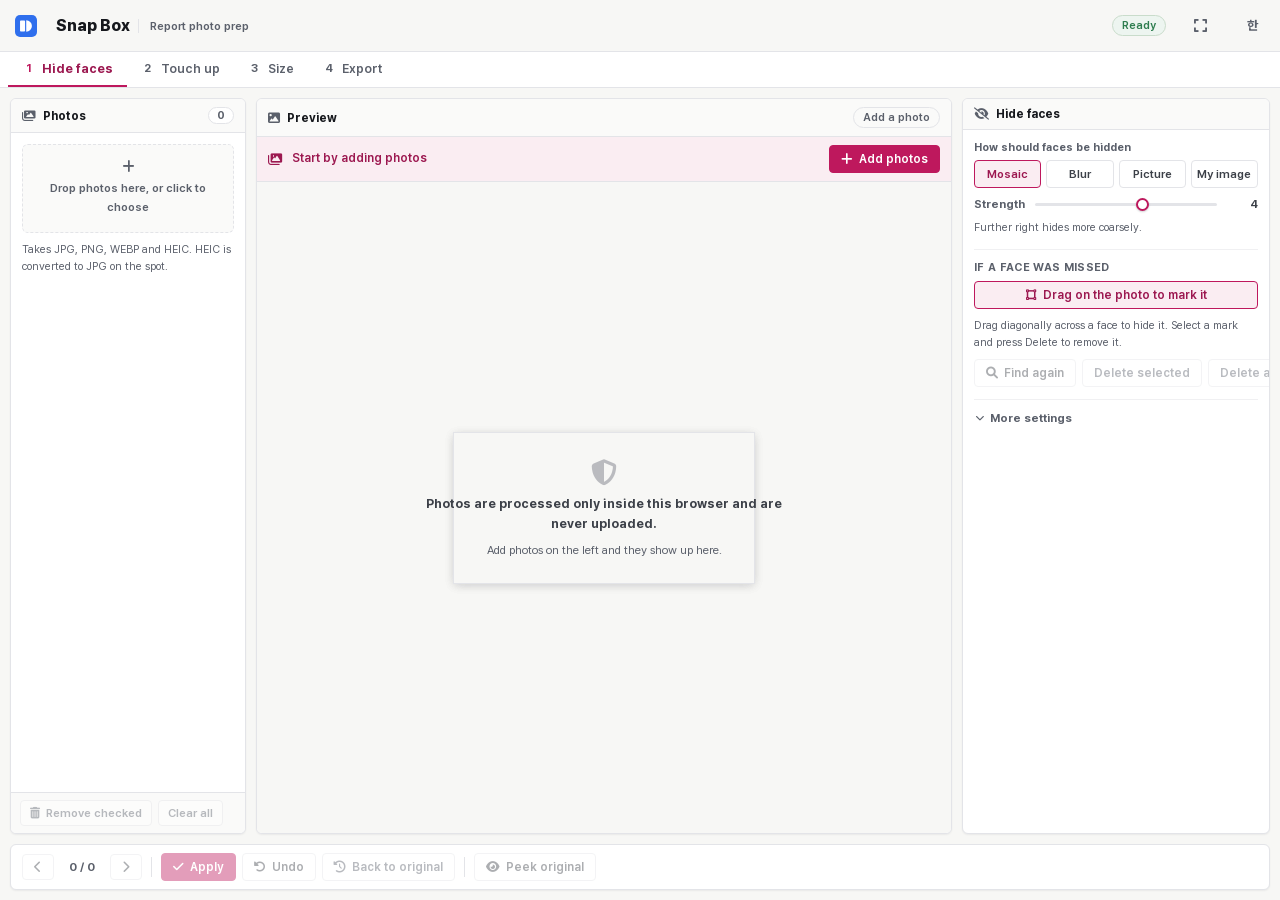
==== commit 36301858: "화면 이름을 '스냅박스'로 (영어 화면은 'Snap Box') DigitalBrain 앱은 화면에 한글 이름을 쓴다(키즈랩·AI 샷·딴짓과 같은 규칙). 주소 /snap-box/ " ====
--- a/index.html
+++ b/index.html
@@ -3,17 +3,18 @@
 <head>
 <meta charset="utf-8">
 <meta name="viewport" content="width=device-width,initial-scale=1">
-<title>snap-box — 사진 정리</title>
+<title>스냅박스 — 사진 정리</title>
 <meta name="description" content="보고서에 넣을 사진의 얼굴 가림·편집·용량 정리를 이 브라우저 안에서 끝냅니다.">
 <link rel="canonical" href="https://dibrain.dev/snap-box/">
 <meta property="og:type" content="website">
 <meta property="og:site_name" content="DigitalBrain">
-<meta property="og:title" content="snap-box — 사진 정리">
+<meta property="og:title" content="스냅박스 — 사진 정리">
 <meta property="og:description" content="보고서에 넣을 사진의 얼굴 가림·편집·용량 정리를 이 브라우저 안에서 끝냅니다.">
 <meta property="og:url" content="https://dibrain.dev/snap-box/">
 <link rel="icon" href="assets/img/favicon.ico" sizes="any">
 <link rel="icon" type="image/svg+xml" href="assets/img/icon.svg">
 <link rel="apple-touch-icon" href="assets/img/apple-touch-icon.png">
+<meta name="apple-mobile-web-app-title" content="스냅박스">
 <link rel="manifest" href="manifest.webmanifest">
 <meta name="theme-color" content="#f7f7f5">
 <link rel="stylesheet" href="assets/fonts/pretendard.css">
@@ -26,7 +27,7 @@
 
 <header class="db-bar">
   <a class="db-home" href="https://dibrain.dev/" aria-label="DigitalBrain 첫 화면"><svg viewBox="0 0 96 96" aria-hidden="true"><rect width="96" height="96" rx="22" fill="#2f6fed"/><path fill="#fff" d="M25.5 24H40.5a3.5 3.5 0 0 1 3.5 3.5V68.5a3.5 3.5 0 0 1-3.5 3.5H25.5a3.5 3.5 0 0 1-3.5-3.5V27.5a3.5 3.5 0 0 1 3.5-3.5Z M49 23.2a24.8 24.8 0 0 1 0 49.6Z"/></svg></a>
-  <span class="db-title">snap-box</span>
+  <span class="db-title">스냅박스</span>
   <span class="brand-sub">보고서 사진 정리</span>
   <span class="db-sp"></span>
   <span class="badge" id="engine">준비 중…</span>
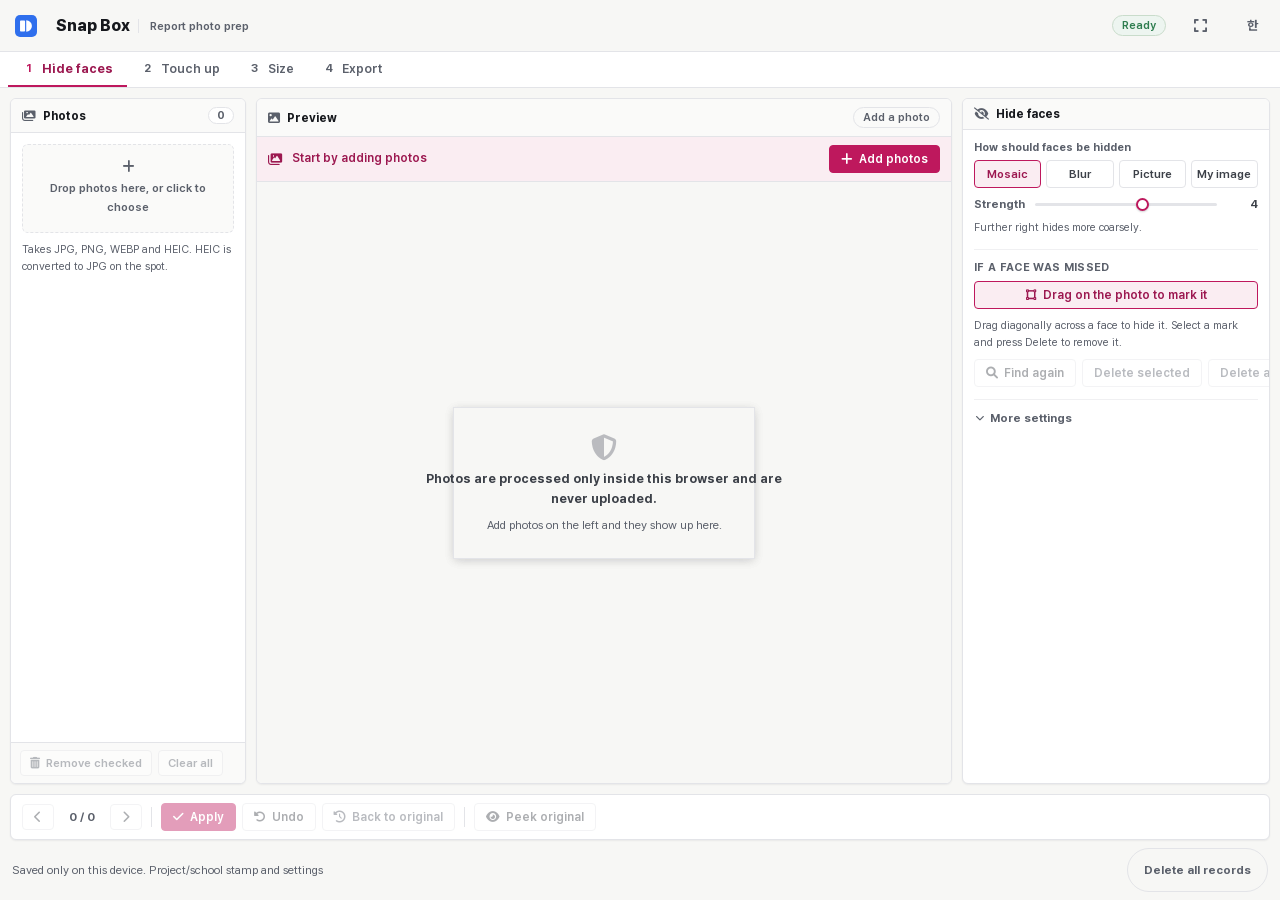
==== commit 25ec4229: "맨 아래에 '기록 전체 삭제'를 두고 저장 이름을 snap-box 로 시작하게 함 dibrain.dev 는 모든 앱이 같은 출처라 저장 이름이 겹치면 서로의 값을 읽고 지운다 (블" ====
--- a/index.html
+++ b/index.html
@@ -311,9 +311,16 @@
   </div>
 </div>
 
+<!-- 기록 전체 삭제 — 이 앱 것만 지운다(js/records.js, 블로그 저장소 brand/README.md) -->
+<footer class="db-reset-row">
+  <span>기록은 이 기기에만 저장됩니다. 사업명·학교명 스탬프와 설정</span>
+  <button type="button" class="db-reset" id="dbReset">기록 전체 삭제</button>
+</footer>
+
 <div id="toast"></div>
 <div id="busy" hidden><div class="busy-box"><span class="busy-mark"></span><span id="busyText">처리하는 중입니다</span></div></div>
 
+<script src="js/records.js"></script>
 <script src="js/nav.js"></script>
 <script src="js/i18n.js"></script>
 <script src="vendor/fabric/fabric.min.js"></script>
--- a/css/app.css
+++ b/css/app.css
@@ -64,11 +64,22 @@
   font-size:11px;color:var(--ink3);font-weight:600;padding:5px}
 .custprev img{max-width:100%;max-height:48px;object-fit:contain;display:block}
 
+/* ── 기록 전체 삭제 (페이지 맨 아래, 아래 작업 줄 밑) ──────────
+   딴짓 첫 화면 .hub-reset 과 같은 조용한 둥근 테두리 버튼. 색은 공통 토큰만. */
+.db-reset-row{display:flex;flex-wrap:wrap;align-items:center;gap:6px 12px;flex-shrink:0;
+  margin:-2px 10px 0;padding:0 2px 8px;font-size:11.5px;line-height:1.6;color:var(--db-sub)}
+.db-reset-row .db-reset{margin-left:auto;min-height:var(--db-hit);padding:0 16px;border:1px solid var(--db-line);
+  border-radius:var(--db-pill);background:transparent;color:var(--db-sub);font:inherit;font-weight:700;
+  cursor:pointer;transition:color .14s,border-color .14s}
+.db-reset-row .db-reset:hover,.db-reset-row .db-reset:focus-visible{color:var(--db-text);border-color:var(--db-sub)}
+
 /* ── 좁은 화면 ─────────────────────────────────────────── */
 @media (max-width:1100px){
+  .db-reset-row{margin:4px 8px 0;padding:10px 2px calc(12px + env(safe-area-inset-bottom));border-top:1px solid var(--db-line)}
   .pb-stage{min-height:420px}
 }
 @media (max-width:700px){
+  .db-reset-row{font-size:12.5px}
   .qitem .nm{font-size:13.5px}
   .qitem .mt{font-size:12px}
 }
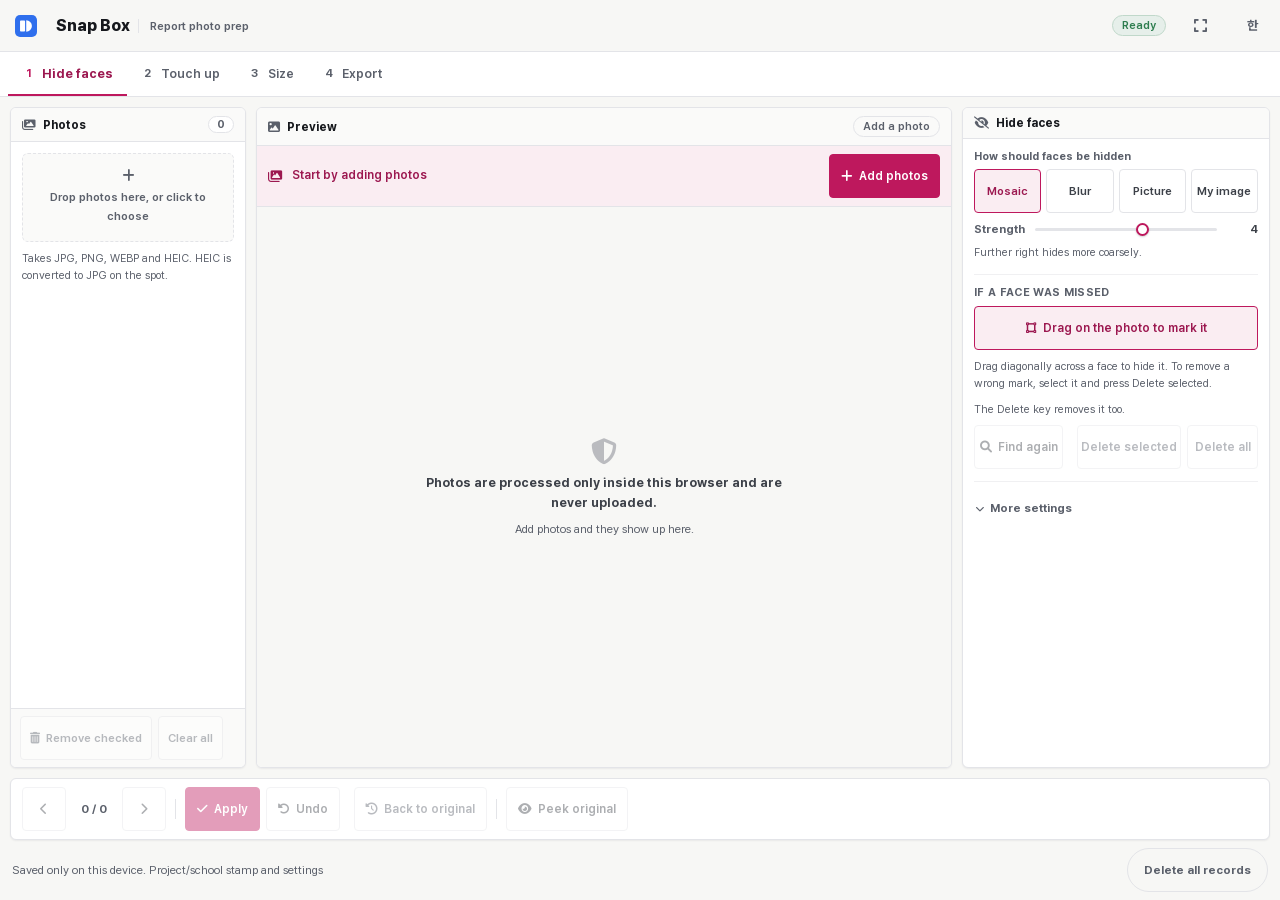
==== commit bb465d6d: "어두운 화면을 따르고 누르는 곳을 44px 로, 폰에서 빈 미리보기를 접음 ■ 어두운 화면 <html> 의 data-db-theme="light" 를 지워 기기 설정을 따른다(어두" ====
--- a/index.html
+++ b/index.html
@@ -1,5 +1,5 @@
 <!DOCTYPE html>
-<html lang="ko" data-db-app="snap-box" data-db-theme="light">
+<html lang="ko" data-db-app="snap-box">
 <head>
 <meta charset="utf-8">
 <meta name="viewport" content="width=device-width,initial-scale=1">
@@ -11,19 +11,22 @@
 <meta property="og:title" content="스냅박스 — 사진 정리">
 <meta property="og:description" content="보고서에 넣을 사진의 얼굴 가림·편집·용량 정리를 이 브라우저 안에서 끝냅니다.">
 <meta property="og:url" content="https://dibrain.dev/snap-box/">
+<meta property="og:image" content="https://dibrain.dev/og-default.png">
 <link rel="icon" href="assets/img/favicon.ico" sizes="any">
 <link rel="icon" type="image/svg+xml" href="assets/img/icon.svg">
 <link rel="apple-touch-icon" href="assets/img/apple-touch-icon.png">
 <meta name="apple-mobile-web-app-title" content="스냅박스">
 <link rel="manifest" href="manifest.webmanifest">
-<meta name="theme-color" content="#f7f7f5">
+<meta name="color-scheme" content="light dark">
+<meta name="theme-color" content="#f7f7f5" media="(prefers-color-scheme: light)">
+<meta name="theme-color" content="#111318" media="(prefers-color-scheme: dark)">
 <link rel="stylesheet" href="assets/fonts/pretendard.css">
 <link rel="stylesheet" href="css/all.min.css">
 <link rel="stylesheet" href="css/db-tokens.css">
 <link rel="stylesheet" href="css/ui.css">
 <link rel="stylesheet" href="css/app.css">
 </head>
-<body>
+<body class="no-photos">
 
 <header class="db-bar">
   <a class="db-home" href="https://dibrain.dev/" aria-label="DigitalBrain 첫 화면"><svg viewBox="0 0 96 96" aria-hidden="true"><rect width="96" height="96" rx="22" fill="#2f6fed"/><path fill="#fff" d="M25.5 24H40.5a3.5 3.5 0 0 1 3.5 3.5V68.5a3.5 3.5 0 0 1-3.5 3.5H25.5a3.5 3.5 0 0 1-3.5-3.5V27.5a3.5 3.5 0 0 1 3.5-3.5Z M49 23.2a24.8 24.8 0 0 1 0 49.6Z"/></svg></a>
@@ -32,7 +35,7 @@
   <span class="db-sp"></span>
   <span class="badge" id="engine">준비 중…</span>
   <button class="db-btn" id="fsBtn" type="button" title="전체화면" aria-label="전체화면" hidden><i class="fa-solid fa-expand"></i></button>
-  <button class="db-btn" id="langToggle" type="button" title="한국어 / English">EN</button>
+  <button class="db-btn" id="langToggle" type="button" title="한국어 / English" aria-label="View in English" lang="en">EN</button>
 </header>
 
 <nav class="tabbar" id="toolTabs">
@@ -80,7 +83,7 @@
       <div id="stageEmpty">
         <i class="fa-solid fa-shield-halved"></i>
         <p>사진은 이 브라우저 안에서만 처리되며 어디에도 전송되지 않습니다.</p>
-        <span>왼쪽에 사진을 넣으면 여기에 나옵니다.</span>
+        <span>사진을 넣으면 여기에 나옵니다.</span>
       </div>
     </div>
   </section>
@@ -127,7 +130,8 @@
         <div class="sec2">
           <div class="st">못 찾은 얼굴이 있으면</div>
           <button class="db on wide" id="btnDrawBox"><i class="fa-solid fa-vector-square"></i>사진 위를 끌어서 직접 표시</button>
-          <div class="hint">얼굴 위를 대각선으로 끌면 그 자리를 가립니다. 표시를 고른 뒤 Delete 키로 지웁니다.</div>
+          <div class="hint">얼굴 위를 대각선으로 끌면 그 자리를 가립니다. 잘못 그린 표시는 골라서 고른 것 지우기를 누릅니다.</div>
+          <div class="hint kbd-only">Delete 키로도 지울 수 있습니다.</div>
           <div class="row" style="margin-top:7px">
             <button class="db" id="btnRedetect"><i class="fa-solid fa-magnifying-glass"></i>다시 찾기</button>
             <button class="db danger" id="btnDelBox">고른 것 지우기</button>
@@ -160,8 +164,8 @@
           <div class="hint">가리는 방법을 바꾼 뒤 누르면 이미 놓인 표시에 반영됩니다.
             그림·내 이미지는 두 눈 위치로 기울기를 맞춥니다.</div>
 
-          <div class="st" style="margin-top:12px">단축키</div>
-          <div class="hint">← → 이전·다음 사진 · Delete 고른 표시 지우기 · \ 누르고 있으면 원본</div>
+          <div class="st kbd-only" style="margin-top:12px">단축키</div>
+          <div class="hint kbd-only">← → 이전·다음 사진 · Delete 고른 표시 지우기 · \ 누르고 있으면 원본</div>
         </details>
       </div>
 
@@ -285,7 +289,7 @@
 
         <div class="sec2">
           <div class="st">전·후 붙이기</div>
-          <div class="hint">왼쪽 목록에서 두 장을 고른 뒤 누르면 좌우로 나란히 붙입니다.</div>
+          <div class="hint">사진 목록에서 두 장을 체크한 뒤 누르면 좌우로 나란히 붙입니다.</div>
           <button class="db" id="btnMerge" style="width:100%;justify-content:center;margin-top:7px"><i class="fa-solid fa-object-group"></i>고른 두 장 붙이기</button>
         </div>
       </div>
--- a/css/ui.css
+++ b/css/ui.css
@@ -35,15 +35,27 @@
   --acc-bg:    var(--db-accent-bg);                                 /* 글자가 올라가는 주 버튼 */
   --on-acc:    var(--db-on-accent);
   --ok:        #2E7D4F;   /* 끝남·통과 (상태색 — 토큰에 없음) */
-  --ok-soft:   #EDF5F0;
   --warn:      #B4451C;   /* 경고·지우기 (상태색 — 토큰에 없음) */
-  --warn-soft: #FBEFEA;
+  --on-warn:   #fff;      /* --warn 면 위 글자 */
+  /* 옅은 면·선은 위 두 색을 카드 색에 섞어 만든다 → 어두운 화면에서도 저절로 어두워진다 */
+  --ok-soft:   color-mix(in srgb, var(--ok) 12%, var(--db-card));
+  --ok-line:   color-mix(in srgb, var(--ok) 30%, var(--db-card));
+  --warn-soft: color-mix(in srgb, var(--warn) 12%, var(--db-card));
+  --warn-hover:color-mix(in srgb, var(--warn) 82%, var(--db-text));
+  color-scheme: light dark;  /* 고르기 칸·날짜 칸·스크롤 막대도 기기 밝기를 따른다 */
 
   --r-s: 4px; --r-m: 6px;
   --shadow: 0 1px 2px rgba(22,24,29,.06);
   --mono: ui-monospace,'SF Mono','Cascadia Mono',Consolas,monospace;
   --sans: var(--db-font);
 }
+/* 어두운 화면: 상태색만 밝은 쪽으로 (나머지는 --db-* 토큰이 바꾼다).
+   내보내는 사진(가림 그림·표기·표시 기본색)에는 이 색을 쓰지 않는다 — 화면 밝기와 상관없이 같은 결과가 나와야 한다. */
+@media (prefers-color-scheme: dark){
+  :root:not([data-db-theme]){--ok:#5CC98A;--warn:#FF8A65;--on-warn:#111318}
+}
+[data-db-theme="dark"]{--ok:#5CC98A;--warn:#FF8A65;--on-warn:#111318;color-scheme:dark}
+[data-db-theme="light"]{color-scheme:light}
 
 /* ── 2. 기본 리셋 · 배경 ── */
 *{box-sizing:border-box;margin:0;padding:0}
@@ -86,7 +98,7 @@
 /* 상태 배지 */
 .badge{font-size:11px;font-weight:600;padding:3px 9px;border-radius:999px;
   background:var(--panel2);border:1px solid var(--line);color:var(--ink3);white-space:nowrap}
-.badge.ok{color:var(--ok);background:var(--ok-soft);border-color:#C9DCCB}
+.badge.ok{color:var(--ok);background:var(--ok-soft);border-color:var(--ok-line)}
 
 /* ── 4. 작업 탭 · 3단 패널 ──
    밑줄 탭이 곧 오른쪽 도구 패널의 탭이다. 끝난 단계는 번호가 초록으로 바뀐다. */
@@ -97,7 +109,7 @@
 .tabbar .tab{
   display:inline-flex;align-items:center;gap:7px;flex-shrink:0;
   background:none;border:0;border-bottom:2px solid transparent;border-radius:0;
-  padding:9px 14px;font-family:inherit;font-size:12.5px;font-weight:600;
+  min-height:var(--db-hit);padding:9px 14px;font-family:inherit;font-size:12.5px;font-weight:600;
   color:var(--ink3);cursor:pointer;white-space:nowrap;transition:color .12s;
 }
 .tabbar .tab:hover{color:var(--ink)}
@@ -132,13 +144,18 @@
 
 .pb-label{font-size:11px;font-weight:700;color:var(--ink3);margin-bottom:6px}
 .hint{font-size:11px;color:var(--ink3);margin-top:8px;line-height:1.6}
+/* 단축키 안내는 키보드·마우스가 있는 기기에서만 (폰·태블릿에서는 숨긴다) */
+.kbd-only{display:none}
+@media (hover:hover) and (pointer:fine){ .kbd-only{display:block} }
 .sec2{border-top:1px solid var(--line-soft);margin-top:12px;padding-top:11px}
 .sec2 .st{font-size:11px;font-weight:700;color:var(--ink3);margin-bottom:7px;
   text-transform:uppercase;letter-spacing:.03em}
 
-/* ── 버튼 ── */
+/* ── 버튼 ──
+   누르는 곳은 가로·세로 모두 44px 이상(--db-hit). 글자 크기는 그대로 두고 높이만 채운다. */
 .row{display:flex;gap:6px}
-.db{display:inline-flex;align-items:center;gap:6px;border:1px solid var(--line);
+.db{display:inline-flex;align-items:center;justify-content:center;gap:6px;border:1px solid var(--line);
+  min-height:var(--db-hit);min-width:var(--db-hit);
   background:var(--panel);color:var(--ink2);border-radius:var(--r-s);padding:6px 11px;
   font-size:12px;font-weight:600;cursor:pointer;font-family:inherit;transition:all .12s;
   -webkit-user-select:none;user-select:none;touch-action:manipulation;white-space:nowrap}
@@ -150,13 +167,15 @@
 .db.go{background:var(--acc-bg);color:var(--on-acc);border-color:var(--acc-bg)}      /* 주 동작 */
 .db.go:hover{background:var(--acc-ink);border-color:var(--acc-ink);color:var(--on-acc)}
 .db.go:disabled{background:var(--acc-bg);border-color:var(--acc-bg);color:var(--on-acc)}
-.db.warn{background:var(--warn);color:#fff;border-color:var(--warn)}              /* 강한 경고 */
-.db.warn:hover{background:#9C3C18;border-color:#9C3C18;color:#fff}
+.db.warn{background:var(--warn);color:var(--on-warn);border-color:var(--warn)}      /* 강한 경고 */
+.db.warn:hover{background:var(--warn-hover);border-color:var(--warn-hover);color:var(--on-warn)}
 .db.danger{color:var(--ink3)}                                                     /* 조용한 지우기 */
 .db.danger:hover{border-color:var(--warn);color:var(--warn);background:var(--warn-soft)}
+/* 지우는 버튼은 옆의 다른 버튼과 조금 떨어뜨린다 — 잘못 누르지 않게 */
+.db:not(.danger):not(.warn) + .db.danger,.db:not(.danger):not(.warn) + .db.warn{margin-left:8px}
 
 /* ── 입력 ── */
-.inp{flex:1;min-width:0;border:1px solid var(--line);background:var(--panel);
+.inp{flex:1;min-width:0;min-height:var(--db-hit);border:1px solid var(--line);background:var(--panel);
   border-radius:var(--r-s);padding:6px 9px;font-size:12px;font-family:inherit;
   color:var(--ink);outline:none;transition:border-color .12s}
 .inp:focus{border-color:var(--acc);box-shadow:0 0 0 2px var(--acc-soft)}
@@ -184,7 +203,7 @@
 .minirow{flex-wrap:wrap}
 .mini{display:flex;align-items:center;gap:5px;font-size:11px;color:var(--ink3);font-weight:700}
 .mini .inp{width:52px;flex:none;text-align:right}
-.mini input[type=color]{width:30px;height:24px;padding:1px;border:1px solid var(--line);
+.mini input[type=color]{width:var(--db-hit);height:var(--db-hit);padding:2px;border:1px solid var(--line);
   border-radius:var(--r-s);background:var(--panel);cursor:pointer}
 
 /* 여러 개 중 하나 고르기 (.db 를 붙여 쓴다) */
@@ -247,7 +266,7 @@
 
 /* 자주 안 쓰는 설정 접기 */
 .more{margin-top:12px;border-top:1px solid var(--line-soft);padding-top:4px}
-.more > summary{list-style:none;cursor:pointer;padding:7px 2px;
+.more > summary{list-style:none;cursor:pointer;padding:7px 2px;min-height:var(--db-hit);
   font-size:11.5px;font-weight:700;color:var(--ink3);
   display:flex;align-items:center;gap:6px;-webkit-user-select:none;user-select:none}
 .more > summary::-webkit-details-marker{display:none}
@@ -286,7 +305,7 @@
 
 /* ── 7. 토스트 · 처리 중 ── */
 #toast,.toast{position:fixed;left:50%;bottom:78px;transform:translateX(-50%);z-index:200;
-  background:var(--ink);color:#fff;font-size:12.5px;font-weight:600;padding:9px 16px;
+  background:var(--ink);color:var(--panel);font-size:12.5px;font-weight:600;padding:9px 16px;
   border-radius:var(--r-m);box-shadow:0 6px 20px rgba(22,24,29,.22);
   opacity:0;pointer-events:none;transition:opacity .2s;max-width:70vw;text-align:center}
 #toast.on,.toast.on{opacity:1}
--- a/css/app.css
+++ b/css/app.css
@@ -78,6 +78,20 @@
   .db-reset-row{margin:4px 8px 0;padding:10px 2px calc(12px + env(safe-area-inset-bottom));border-top:1px solid var(--db-line)}
   .pb-stage{min-height:420px}
 }
+/* 사진이 아직 없을 때 좁은 화면(패널이 위아래로 쌓일 때):
+   위 사진 목록의 '놓는 자리'가 유일한 시작 버튼이다. 그 바로 아래에 같은 말을 하는
+   안내 줄('먼저 사진을 넣습니다 / 사진 넣기')·상태 배지·큰 빈 칸이 또 나오지 않게 접고,
+   '이 브라우저 안에서만 처리' 한 줄만 남긴다. 사진을 넣으면 app.js 가 body.no-photos 를 뗀다. */
+body.no-photos .pb-stage .canvas-container{display:none}   /* 빈 캔버스 틀(300×150)이 안내 뒤에 비치지 않게 */
+@media (max-width:1100px){
+  body.no-photos #guide,
+  body.no-photos #detectState,
+  body.no-photos #stageEmpty span{display:none}
+  body.no-photos .pb-stage{min-height:0}
+  body.no-photos #stageEmpty{position:static;flex-direction:row;gap:10px;padding:12px 14px;text-align:left}
+  body.no-photos #stageEmpty i{font-size:18px}
+  body.no-photos #stageEmpty p{max-width:none;font-weight:600}
+}
 @media (max-width:700px){
   .db-reset-row{font-size:12.5px}
   .qitem .nm{font-size:13.5px}
